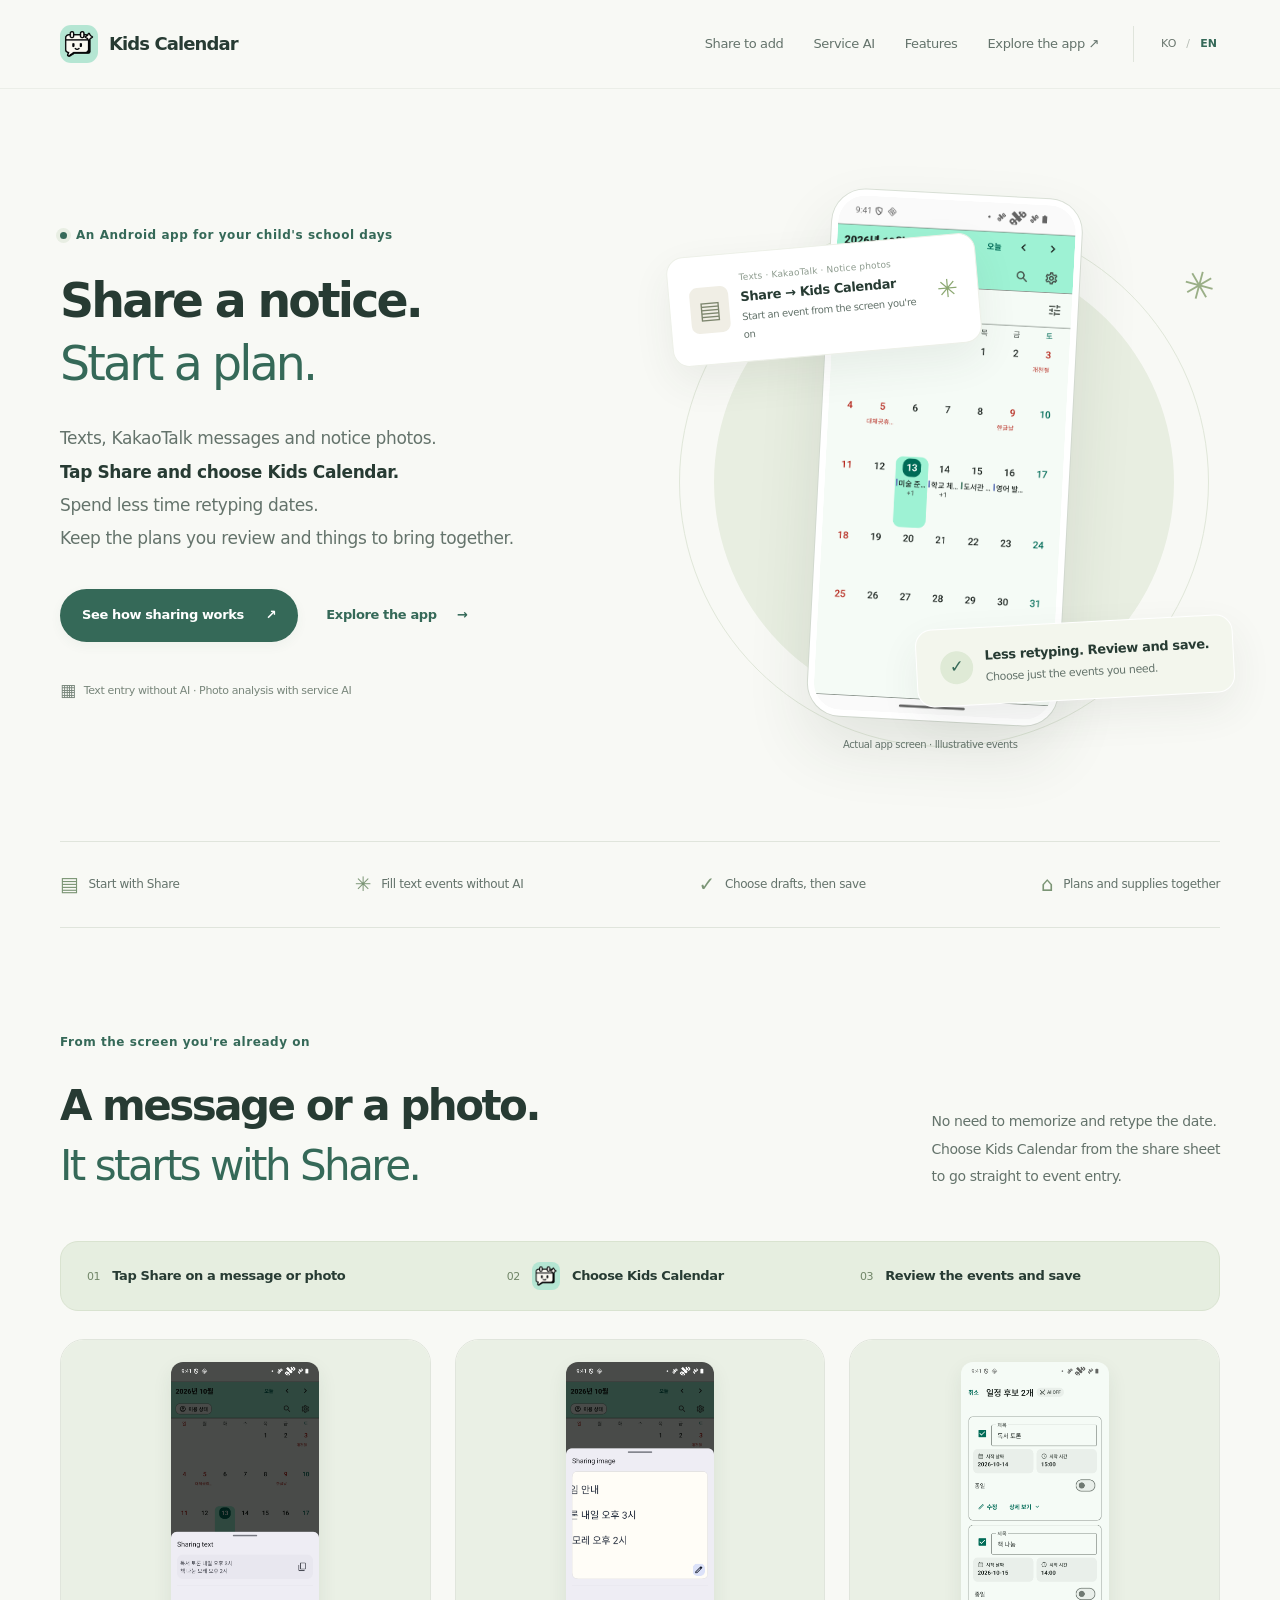
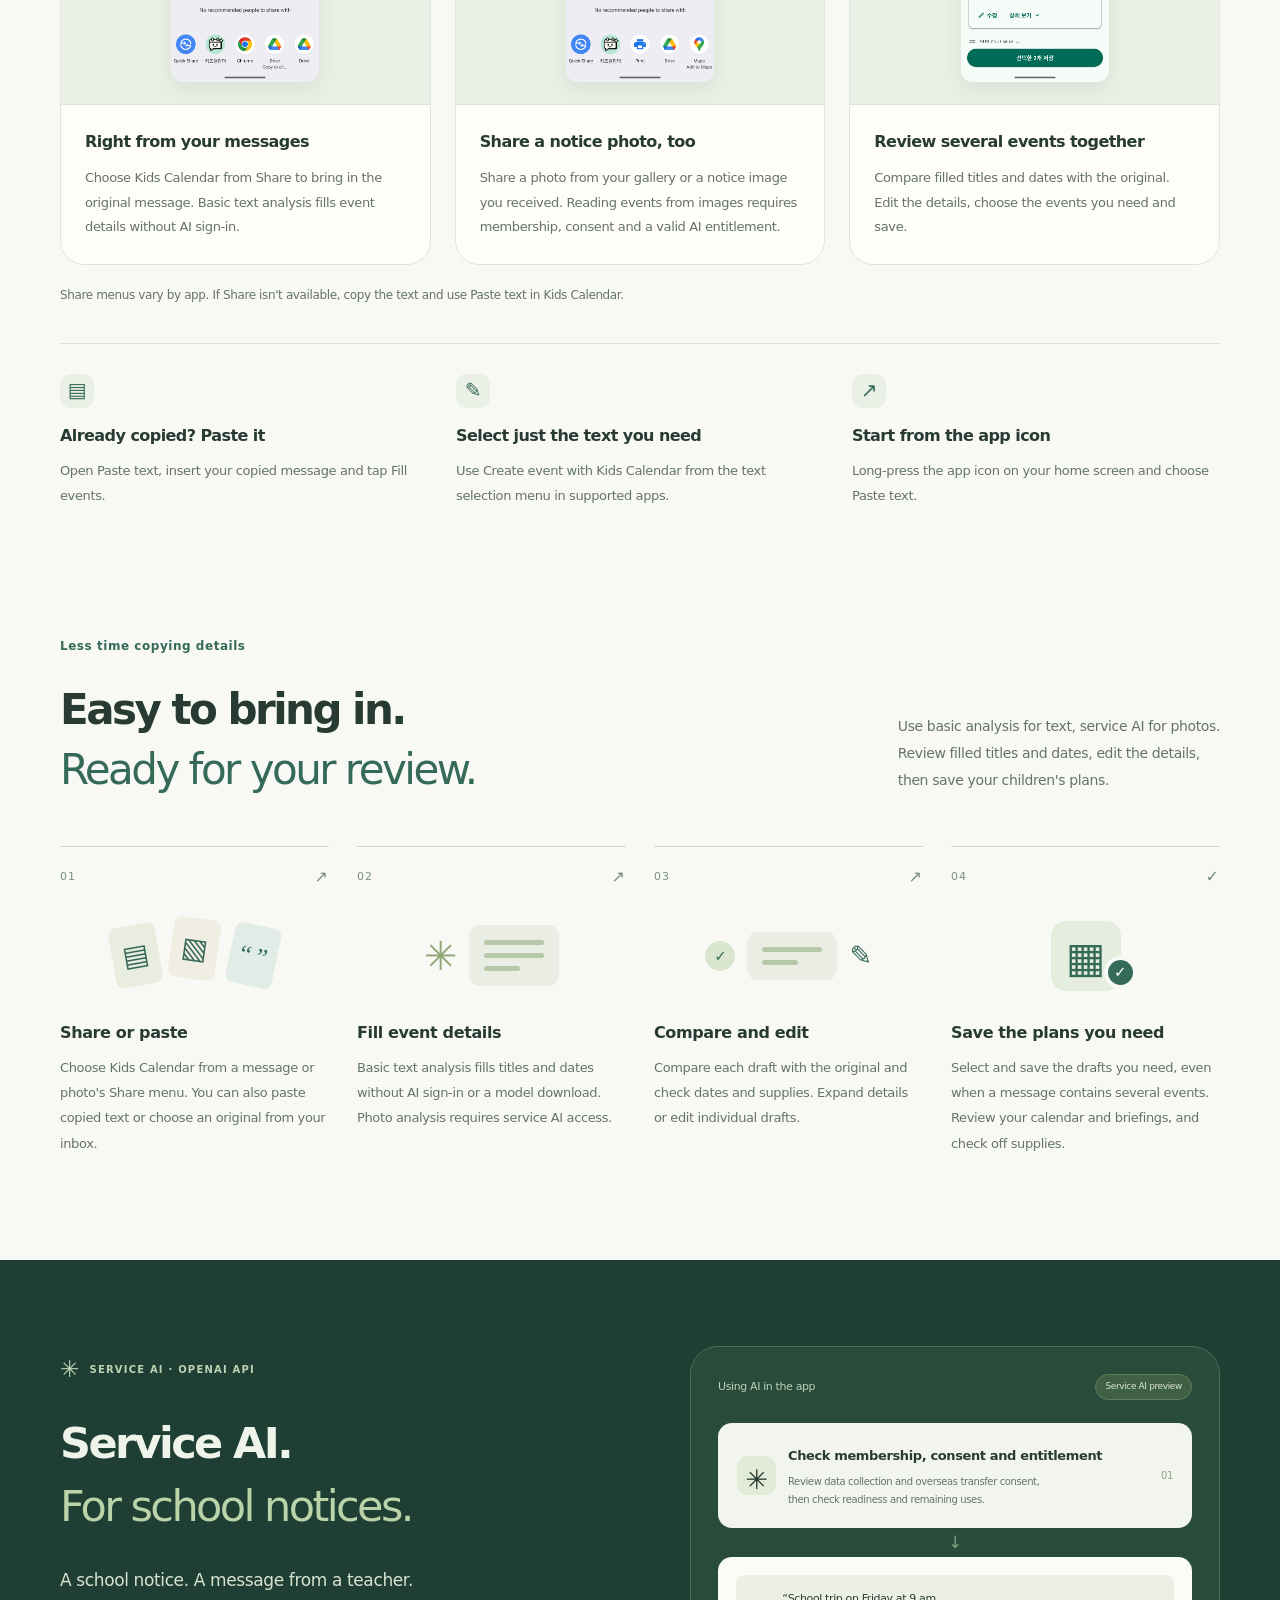
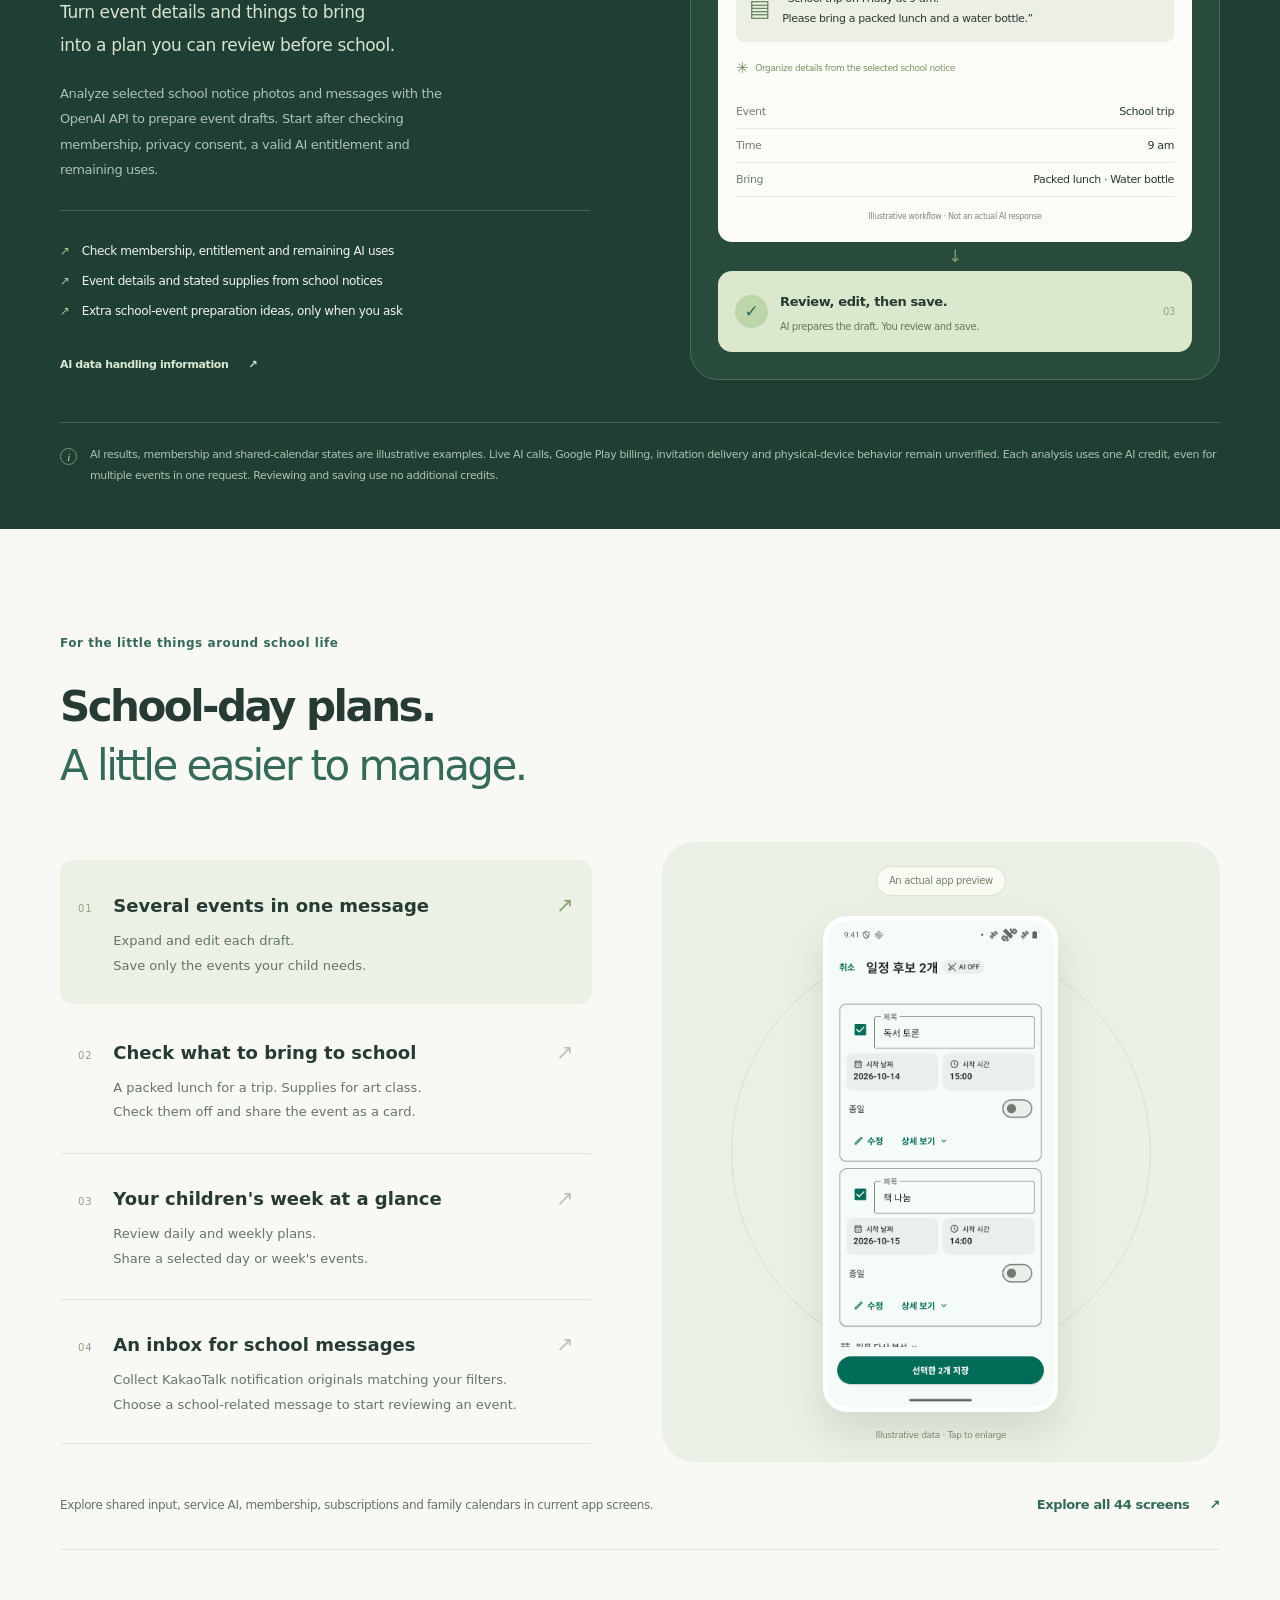
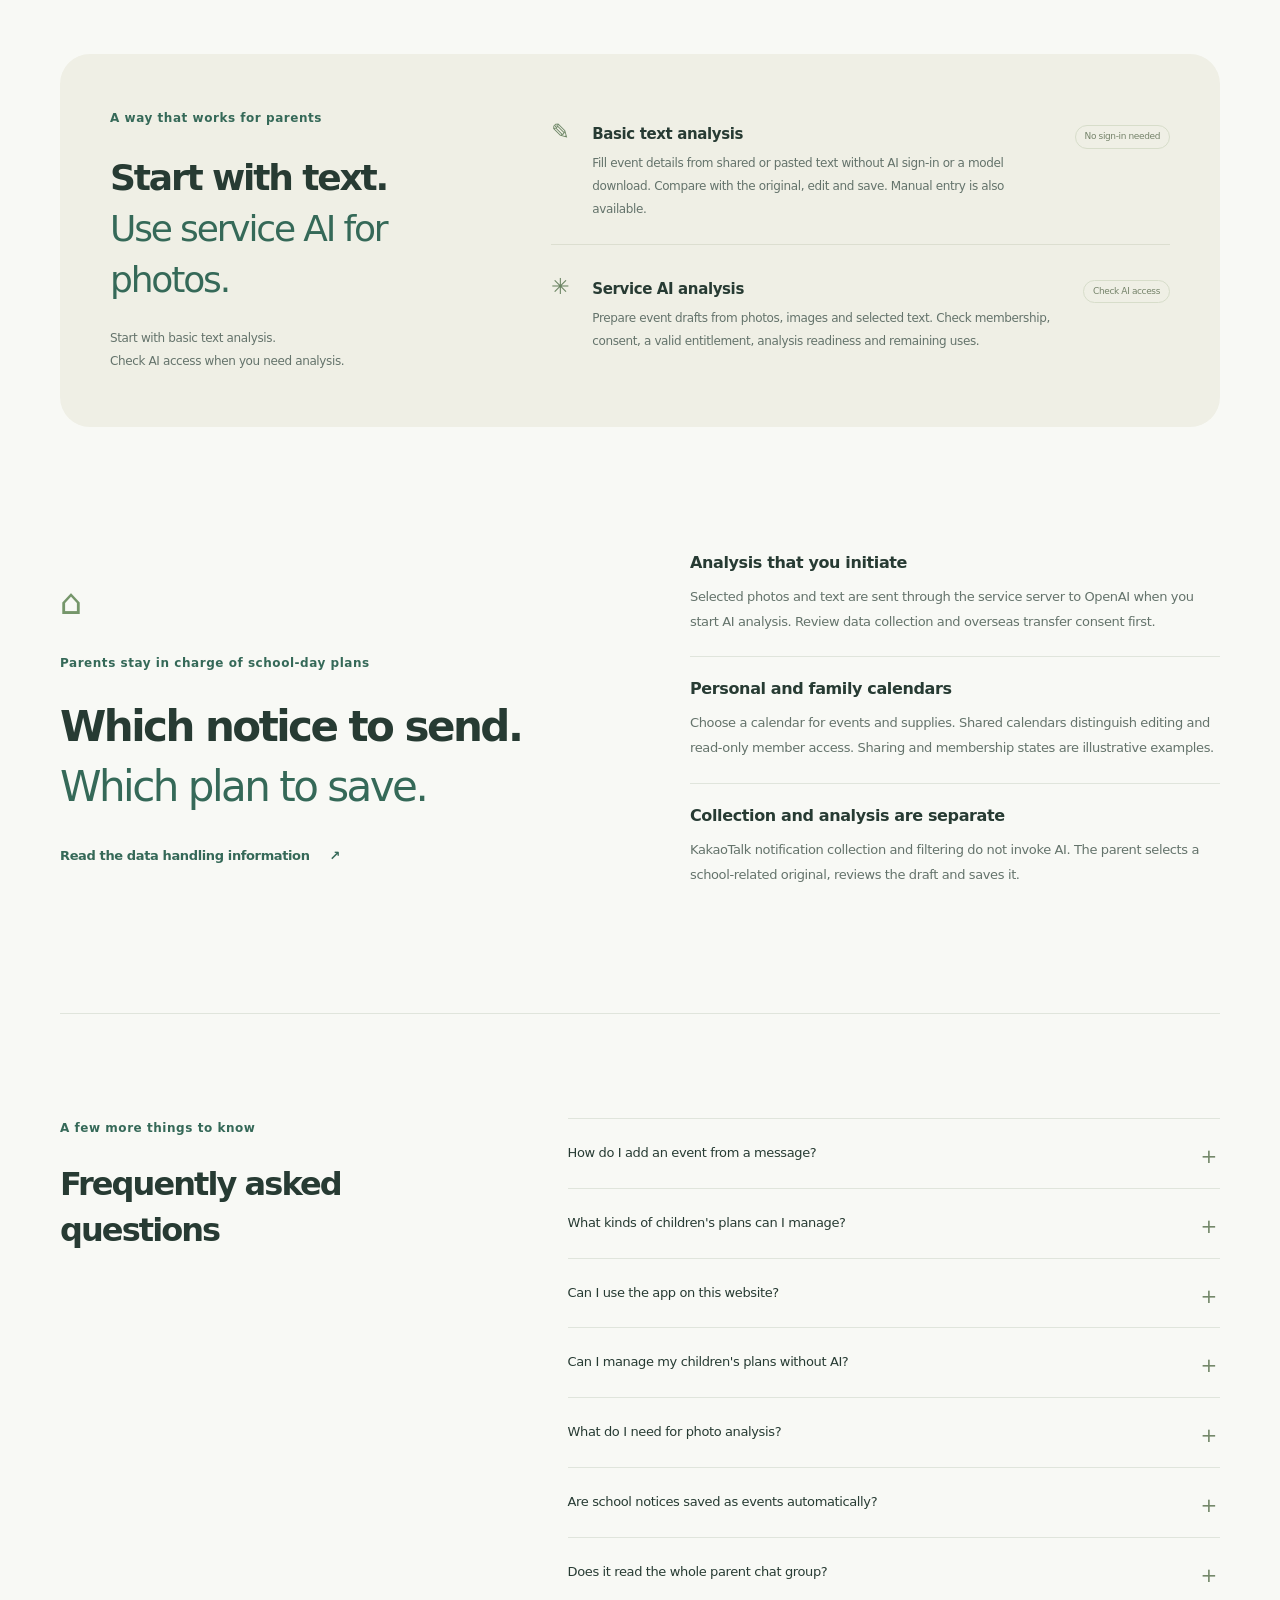
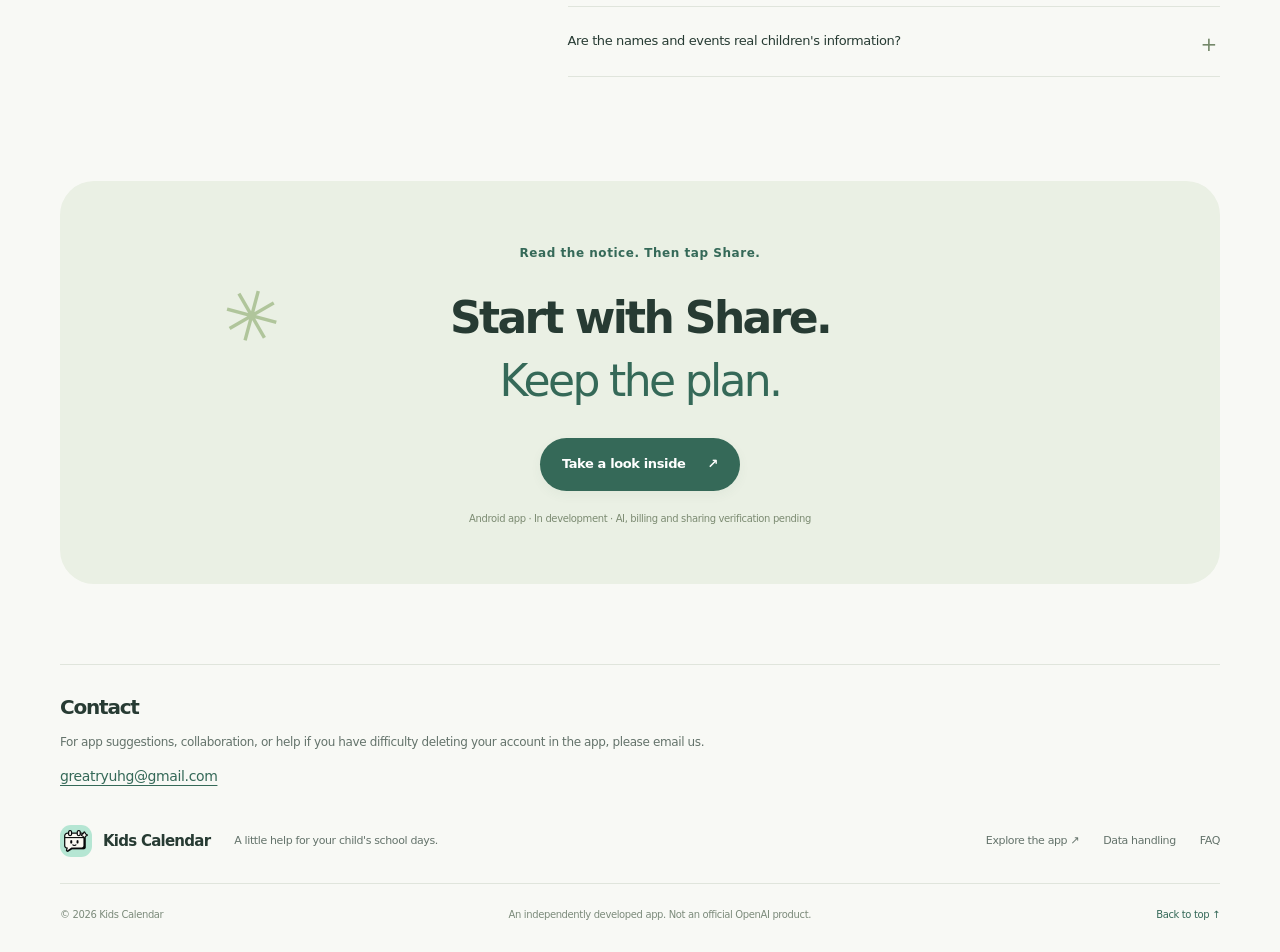
==== index.html @ 665d3657 "사진 슬라이딩 기능 추가" ====
<!doctype html>
<html lang="ko">
<head>
  <meta charset="utf-8">
  <meta name="viewport" content="width=device-width, initial-scale=1">
  <meta name="theme-color" content="#f7f8f3">
  <meta name="description" content="문자·카톡·안내문 사진에서 공유하기 → 키즈캘린더. 내용을 확인하고 아이들 일정으로 저장하세요. 문자는 AI 연결 없이, 사진은 서비스 AI로 분석합니다.">
  <meta property="og:type" content="website">
  <meta property="og:title" content="키즈캘린더 — 받은 알림을, 바로 일정으로">
  <meta property="og:description" content="문자·카톡·안내문 사진에서 공유하기 → 키즈캘린더. 내용을 확인하고 아이들 일정으로 저장하세요. 문자는 AI 연결 없이, 사진은 서비스 AI로 분석합니다.">
  <meta property="og:locale" content="ko_KR">
  <meta property="og:locale:alternate" content="en_US">
  <title>키즈캘린더 — 받은 알림을, 바로 일정으로</title>
  <link rel="icon" href="assets/favicon-32.png?v=20261013-1" type="image/png" sizes="32x32"><link rel="icon" href="assets/favicon-48.png?v=20261013-1" type="image/png" sizes="48x48"><link rel="apple-touch-icon" href="assets/apple-touch-icon.png?v=20261013-1" sizes="180x180">
  <link rel="stylesheet" href="styles.css?v=20261013-2">
  <script src="app.js?v=20261013-2" defer></script>
</head>
<body data-page="home">
  <a class="skip-link" href="#main" data-i18n="skip">본문으로 건너뛰기</a>
  <header class="site-header">
    <div class="header-inner container">
      <a class="brand" href="index.html" aria-label="키즈캘린더 홈" data-i18n-aria="homeLabel">
        <img src="assets/app-icon.png" width="38" height="38" alt="">
        <span data-i18n="brand">키즈캘린더</span>
      </a>
      <nav id="main-nav" class="main-nav" aria-label="주 메뉴" data-i18n-aria="navLabel">
        <a href="#share" data-i18n="navShare">공유로 일정 등록</a>
        <a href="#chatgpt" data-i18n="navAi">서비스 AI</a>
        <a href="#features" data-i18n="navFeatures">주요 기능</a>
        <a href="guide.html" data-i18n="navGuide">화면 둘러보기 <span aria-hidden="true">↗</span></a>
      </nav>
      <div class="header-actions">
        <div class="language-switch" role="group" aria-label="언어 선택 / Language">
          <button type="button" data-language="ko" aria-pressed="true" lang="ko">KO</button>
          <span aria-hidden="true">/</span>
          <button type="button" data-language="en" aria-pressed="false" lang="en">EN</button>
        </div>
        <button class="menu-toggle" type="button" aria-controls="main-nav" aria-expanded="false" aria-label="메뉴 열기" data-i18n-aria="menuLabel"><span></span><span></span></button>
      </div>
    </div>
  </header>

  <main id="main">
    <section class="hero container">
      <div class="hero-copy">
        <p class="eyebrow"><span class="status-dot"></span><span data-i18n="heroEyebrow">아이들 학교 일정을 챙기는 Android 앱</span></p>
        <h1 data-i18n="heroTitle">받은 알림을,<br><em>바로 일정으로.</em></h1>
        <p class="hero-description" data-i18n="heroDescription">문자도, 카톡도, 안내문 사진도.<br><strong>공유하기에서 키즈캘린더를 선택하세요.</strong><br>날짜를 다시 옮겨 적는 수고는 줄이고,<br>확인한 일정과 준비물은 한곳에 담아요.</p>
        <div class="hero-buttons">
          <a class="button button-primary" href="#share"><span data-i18n="heroPrimary">공유로 등록하는 방법</span><span aria-hidden="true">↗</span></a>
          <a class="text-link" href="guide.html"><span data-i18n="heroSecondary">실제 앱 화면 보기</span><span aria-hidden="true">→</span></a>
        </div>
        <div class="hero-footnote"><span class="small-calendar" aria-hidden="true">▦</span><span data-i18n="heroNote">문자 등록은 AI 연결 없이 · 사진 분석은 서비스 AI로</span></div>
      </div>
      <div class="hero-visual">
        <div class="hero-orbit" aria-hidden="true"></div>
        <div class="hero-orbit orbit-two" aria-hidden="true"></div>
        <div class="floating-note source-note">
          <span class="note-icon" aria-hidden="true">▤</span>
          <div><span class="micro-label" data-i18n="sourceLabel">문자 · 카톡 · 안내문 사진</span><strong data-i18n="sourceTitle">공유하기 → 키즈캘린더</strong><span data-i18n="sourceDetail">보던 화면에서 바로 일정 등록 시작</span></div>
          <span class="note-spark" aria-hidden="true">✳</span>
        </div>
        <figure class="hero-phone">
          <div class="phone-shell"><img src="assets/images/01-calendar.png" width="1170" height="2532" fetchpriority="high" alt="키즈캘린더의 최신 월간 캘린더, 설명용 예시 일정 화면" data-i18n-alt="heroImage"></div>
          <figcaption data-i18n="heroCaption">실제 앱 화면 · 설명용 예시 일정</figcaption>
        </figure>
        <div class="floating-note saved-note"><span class="round-check" aria-hidden="true">✓</span><div><strong data-i18n="savedTitle">다시 적는 대신, 확인하고 저장.</strong><span data-i18n="savedDetail">여러 일정도 필요한 것만 골라요.</span></div></div>
        <span class="visual-star" aria-hidden="true">✳</span>
      </div>
    </section>

    <div class="principles container" aria-label="앱의 핵심 특징" data-i18n-aria="principlesLabel">
      <p><span aria-hidden="true">▤</span><span data-i18n="principle1">공유에서 바로 일정 등록</span></p>
      <p><span aria-hidden="true">✳</span><span data-i18n="principle2">AI 없이 문자 일정 채우기</span></p>
      <p><span aria-hidden="true">✓</span><span data-i18n="principle3">여러 일정도 골라서 저장</span></p>
      <p><span aria-hidden="true">⌂</span><span data-i18n="principle4">일정과 준비물을 한곳에</span></p>
    </div>


    <section id="share" class="section container share-section">
      <div class="section-heading heading-split">
        <div><p class="eyebrow" data-i18n="shareEyebrow">보던 화면에서 바로, 키즈캘린더로</p><h2 data-i18n="shareTitle">메시지든 사진이든,<br><em>시작은 공유하기.</em></h2></div>
        <p data-i18n="shareDescription">날짜를 외워서 옮겨 적지 않아도 돼요.<br>공유 목록에서 키즈캘린더를 고르면<br>일정 등록으로 바로 이어집니다.</p>
      </div>
      <ol class="share-route">
        <li><span>01</span><strong data-i18n="shareStep1">문자·카톡·사진에서 공유하기</strong></li>
        <li><span>02</span><img src="assets/app-icon.png" width="28" height="28" alt=""><strong data-i18n="shareStep2">키즈캘린더 선택</strong></li>
        <li><span>03</span><strong data-i18n="shareStep3">일정 확인 후 저장</strong></li>
      </ol>
      <div class="share-grid">

        <article class="share-card">
          <button type="button" class="screenshot-button share-screen" data-image="assets/images/33-share-text.png" data-image-title="문자·카톡을 읽던 그 자리에서" data-image-key="shareTextTitle" aria-label="미리보기 화면 크게 보기" data-i18n-aria="enlargeImage"><img src="assets/images/33-share-text.png" width="1170" height="2532" loading="lazy" alt="Android 문자 공유 목록에 키즈캘린더가 표시된 실제 화면" data-i18n-alt="shareTextAlt"></button>
          <div class="share-card-copy"><h3 data-i18n="shareTextTitle">문자·카톡을 읽던 그 자리에서</h3><p data-i18n="shareTextBody">공유하기에서 키즈캘린더를 선택하면 원문을 가져와요. 문자 속 일정은 AI 연결 없이 기본 분석으로 채울 수 있어요.</p></div>
        </article>

        <article class="share-card">
          <button type="button" class="screenshot-button share-screen" data-image="assets/images/34-share-image.png" data-image-title="안내문 사진도 공유로 간편하게" data-image-key="shareImageTitle" aria-label="미리보기 화면 크게 보기" data-i18n-aria="enlargeImage"><img src="assets/images/34-share-image.png" width="1170" height="2532" loading="lazy" alt="Android 이미지 공유 목록에 키즈캘린더가 표시된 실제 화면" data-i18n-alt="shareImageAlt"></button>
          <div class="share-card-copy"><h3 data-i18n="shareImageTitle">안내문 사진도 공유로 간편하게</h3><p data-i18n="shareImageBody">갤러리의 사진이나 전달받은 안내문 이미지도 공유해서 가져오세요. 사진 속 일정 분석에는 회원·동의·유효한 AI 이용권이 필요해요.</p></div>
        </article>

        <article class="share-card">
          <button type="button" class="screenshot-button share-screen" data-image="assets/images/35-shared-text-review.png" data-image-title="여러 일정도 한 번에 확인" data-image-key="shareReviewTitle" aria-label="미리보기 화면 크게 보기" data-i18n-aria="enlargeImage"><img src="assets/images/35-shared-text-review.png" width="1170" height="2532" loading="lazy" alt="공유한 문자에서 독서 토론과 책 나눔 일정 후보를 확인하는 화면" data-i18n-alt="shareReviewAlt"></button>
          <div class="share-card-copy"><h3 data-i18n="shareReviewTitle">여러 일정도 한 번에 확인</h3><p data-i18n="shareReviewBody">제목과 날짜가 채워진 후보를 원문과 비교하세요. 필요한 내용을 고치고 원하는 일정만 골라 저장하면 끝.</p></div>
        </article>

      </div>
      <p class="share-note" data-i18n="shareNotice">공유 메뉴는 사용하는 앱에 따라 다를 수 있어요. 공유가 보이지 않으면 복사 후 문자 붙여넣기로 시작하세요.</p>
      <div class="quick-entry-grid">
        <article><span class="quick-icon" aria-hidden="true">▤</span><h3 data-i18n="quickPasteTitle">복사한 문자는 붙여넣기</h3><p data-i18n="quickPasteBody">문자 붙여넣기를 열어 복사한 글을 넣고 일정 채우기를 누르세요.</p></article>
        <article><span class="quick-icon" aria-hidden="true">✎</span><h3 data-i18n="quickSelectTitle">필요한 글만 선택해 등록</h3><p data-i18n="quickSelectBody">텍스트 선택 메뉴의 ‘키즈캘린더로 일정 만들기’로도 시작해요. 지원 앱에서 사용할 수 있어요.</p></article>
        <article><span class="quick-icon" aria-hidden="true">↗</span><h3 data-i18n="quickShortcutTitle">앱 아이콘에서 바로 시작</h3><p data-i18n="quickShortcutBody">홈 화면에서 앱 아이콘을 길게 누르고 ‘문자 붙여넣기’를 선택하세요.</p></article>
      </div>
    </section>

    <section id="workflow" class="section container">
      <div class="section-heading heading-split">
        <div><p class="eyebrow" data-i18n="workflowEyebrow">다시 입력하는 시간을 줄여요</p><h2 data-i18n="workflowTitle">가져오는 건 간편하게,<br><em>저장 전 확인은 꼼꼼하게.</em></h2></div>
        <p data-i18n="workflowDescription">문자는 기본 분석으로, 사진은 서비스 AI로.<br>제목과 날짜를 채운 뒤 필요한 내용을 고치고,<br>저장하면 아이들 일정이 됩니다.</p>
      </div>
      <div class="workflow-grid">
        <article class="workflow-step"><span class="step-index">01 <span aria-hidden="true">↗</span></span><div class="step-illustration input-illustration" aria-hidden="true"><span>▤</span><span>▧</span><span>“ ”</span></div><h3 data-i18n="step1Title">공유하거나 붙여넣기</h3><p data-i18n="step1Body">문자·카톡·사진의 공유하기에서 키즈캘린더를 선택하세요. 복사한 문자를 붙여넣거나 수집함의 원문을 고를 수도 있어요.</p></article>
        <article class="workflow-step"><span class="step-index">02 <span aria-hidden="true">↗</span></span><div class="step-illustration draft-illustration" aria-hidden="true"><span>✳</span><div><i></i><i></i><i></i></div></div><h3 data-i18n="step2Title">일정 항목 채우기</h3><p data-i18n="step2Body">문자 속 제목과 날짜를 기본 분석으로 채워요. AI 연결이나 모델 설치가 필요 없어요. 사진 분석에는 서비스 AI 이용 조건이 필요합니다.</p></article>
        <article class="workflow-step"><span class="step-index">03 <span aria-hidden="true">↗</span></span><div class="step-illustration review-illustration" aria-hidden="true"><span>✓</span><div><i></i><i></i></div><span>✎</span></div><h3 data-i18n="step3Title">원문과 비교하고 수정</h3><p data-i18n="step3Body">가져온 원문을 함께 보고 날짜와 준비물을 확인해요. 후보별 상세 보기와 수정으로 필요한 내용만 다듬으세요.</p></article>
        <article class="workflow-step"><span class="step-index">04 <span aria-hidden="true">✓</span></span><div class="step-illustration save-illustration" aria-hidden="true"><span>▦</span><span>✓</span></div><h3 data-i18n="step4Title">필요한 일정만 저장</h3><p data-i18n="step4Body">여러 일정도 원하는 후보만 선택해 저장해요. 캘린더와 브리핑에서 확인하고 준비물을 하나씩 체크하세요.</p></article>
      </div>
    </section>

    <section id="chatgpt" class="chatgpt-section">
      <div class="container chatgpt-layout">
        <div class="chatgpt-copy">
          <p class="eyebrow"><span class="gpt-symbol" aria-hidden="true">✳</span> SERVICE AI · OPENAI API</p>
          <h2 data-i18n="gptTitle">서비스 AI가,<br><em>학교 안내를 읽어요.</em></h2>
          <p class="gpt-lead" data-i18n="gptLead">가정통신문 한 장, 선생님 메시지 한 줄.<br>행사 날짜와 준비물을 정리해<br>아이의 학교 가는 날을 함께 준비합니다.</p>
          <p class="gpt-description" data-i18n="gptDescription">직접 선택한 학교 안내문 사진과 메시지를 OpenAI API로 분석해 일정 초안을 채워요. 회원 로그인, 개인정보 처리 동의, 유효한 AI 이용권과 남은 횟수를 확인한 뒤 시작합니다.</p>
          <div class="gpt-benefits">
            <p><span aria-hidden="true">↗</span><span data-i18n="gptBenefit1">회원·이용권과 오늘 남은 AI 횟수 확인</span></p>
            <p><span aria-hidden="true">↗</span><span data-i18n="gptBenefit2">학교 안내 속 행사 일정과 원문 준비물 정리</span></p>
            <p><span aria-hidden="true">↗</span><span data-i18n="gptBenefit3">필요할 때만 요청하는 학교 행사 준비물 추천</span></p>
          </div>
          <a class="text-link light-link" href="data.html" target="_blank" rel="noopener noreferrer"><span data-i18n="gptDocs">AI 데이터 처리 안내</span><span aria-hidden="true">↗</span></a>
        </div>
        <div class="gpt-flow">
          <div class="gpt-flow-top"><span class="flow-overline" data-i18n="gptFlowLabel">앱에서 AI를 사용하는 흐름</span><span class="development-badge" data-i18n="gptStatus">서비스 AI 예시</span></div>
          <div class="connection-card"><span class="connection-mark" aria-hidden="true">✳</span><div><strong data-i18n="gptConnectionTitle">회원·동의·이용권 확인</strong><p data-i18n="gptConnectionBody">개인정보 수집·이용과 국외 이전에 동의하고,<br>분석 준비 상태와 남은 횟수를 확인합니다.</p></div><span class="flow-number">01</span></div>
          <div class="flow-connector" aria-hidden="true">↓</div>
          <div class="analysis-card"><div class="analysis-source"><span aria-hidden="true">▤</span><span data-i18n="gptExample">“금요일 오전 9시, 현장체험학습.<br>도시락과 물병을 챙겨 주세요.”</span></div><div class="analysis-divider"><span aria-hidden="true">✳</span><span data-i18n="gptAnalysis">선택한 학교 안내에서 항목 정리</span></div><div class="draft-fields"><p><span data-i18n="fieldTitle">일정</span><strong data-i18n="fieldTitleValue">현장체험학습</strong></p><p><span data-i18n="fieldTime">시각</span><strong data-i18n="fieldTimeValue">오전 9시</strong></p><p><span data-i18n="fieldSupplies">준비물</span><strong data-i18n="fieldSuppliesValue">도시락 · 물병</strong></p></div><span class="illustrative-label" data-i18n="gptExampleLabel">연동 흐름 설명용 예시 · 실제 AI 응답 아님</span></div>
          <div class="flow-connector" aria-hidden="true">↓</div>
          <div class="review-card"><span class="round-check" aria-hidden="true">✓</span><div><strong data-i18n="gptReviewTitle">확인하고, 수정하고, 저장.</strong><p data-i18n="gptReviewBody">AI는 초안을, 확인과 저장은 보호자가.</p></div><span class="flow-number">03</span></div>
        </div>
      </div>
      <div class="container"><div class="integration-note"><span class="note-circle" aria-hidden="true">i</span><p data-i18n="gptNotice">화면의 AI 결과와 회원·공유 캘린더 상태는 설명용 예시입니다. 실제 AI 호출, Google Play 결제, 초대 발송과 실기기 동작은 미검증입니다. AI는 분석 1건당 1회를 사용하며, 여러 일정도 한 번의 분석이면 1회입니다. 확인·저장에는 추가 차감이 없습니다.</p></div></div>
    </section>

    <section id="features" class="section container">
      <div class="section-heading"><p class="eyebrow" data-i18n="featuresEyebrow">학교생활의 작은 준비까지</p><h2 data-i18n="featuresTitle">아이들 학교생활,<br><em>하나씩 챙겨요.</em></h2></div>
      <div class="feature-showcase">
        <div class="feature-tabs" role="tablist" aria-label="앱 기능 둘러보기" data-i18n-aria="featuresTabLabel">
          <button class="feature-tab" id="tab-candidates" type="button" role="tab" aria-selected="true" aria-controls="feature-panel" tabindex="0" data-feature="candidates"><span class="feature-number">01</span><span><strong data-i18n="feature1Title">한 메시지 속 여러 일정도</strong><span data-i18n="feature1Body">후보별 상세 보기와 수정으로 꼼꼼히 확인.<br>우리 아이에게 필요한 일정만 골라 저장해요.</span></span><span class="tab-arrow" aria-hidden="true">↗</span></button>
          <button class="feature-tab" id="tab-checklist" type="button" role="tab" aria-selected="false" aria-controls="feature-panel" tabindex="-1" data-feature="checklist"><span class="feature-number">02</span><span><strong data-i18n="feature2Title">등교 전 준비물 체크</strong><span data-i18n="feature2Body">현장체험학습 도시락, 미술 시간 준비물.<br>체크리스트로 챙기고 일정 카드로 공유하세요.</span></span><span class="tab-arrow" aria-hidden="true">↗</span></button>
          <button class="feature-tab" id="tab-briefing" type="button" role="tab" aria-selected="false" aria-controls="feature-panel" tabindex="-1" data-feature="briefing"><span class="feature-number">03</span><span><strong data-i18n="feature3Title">이번 주 아이들 일정을 한눈에</strong><span data-i18n="feature3Body">오늘·이번 주 일정을 살펴보고,<br>선택한 날이나 한 주의 일정을 공유하세요.</span></span><span class="tab-arrow" aria-hidden="true">↗</span></button>
          <button class="feature-tab" id="tab-inbox" type="button" role="tab" aria-selected="false" aria-controls="feature-panel" tabindex="-1" data-feature="inbox"><span class="feature-number">04</span><span><strong data-i18n="feature4Title">카카오톡 학교 메시지 모아보기</strong><span data-i18n="feature4Body">설정한 조건에 맞는 카카오톡 알림을 모아요.<br>학교 관련 원문을 골라 일정 등록을 시작하세요.</span></span><span class="tab-arrow" aria-hidden="true">↗</span></button>
        </div>
        <div id="feature-panel" class="feature-stage" role="tabpanel" aria-labelledby="tab-candidates" tabindex="0">
          <span class="stage-pill" data-i18n="stageLabel">실제 앱 미리보기</span>
          <button class="screenshot-button feature-phone" type="button" data-image="assets/images/35-shared-text-review.png" data-image-title="여러 일정 선택·검토" aria-label="미리보기 화면 크게 보기" data-i18n-aria="enlargeImage"><img id="feature-image" src="assets/images/35-shared-text-review.png" width="1170" height="2532" loading="lazy" alt="공유한 문자에서 채운 여러 일정 후보를 확인하는 앱 화면" data-i18n-alt="featureImage"></button>
          <p class="stage-caption" data-i18n="stageCaption">설명용 예시 데이터 · 눌러서 크게 보기</p>
        </div>
      </div>
      <div class="gallery-link"><p data-i18n="galleryDescription">공유 등록, 서비스 AI, 회원·구독과 가족 공유 캘린더까지. 최신 앱을 실제 화면으로 살펴보세요.</p><a class="text-link" href="guide.html"><span data-i18n="galleryLink">44개 화면 둘러보기</span><span aria-hidden="true">↗</span></a></div>
    </section>

    <section id="ai-options" class="choice-section container">
      <div class="choice-intro"><p class="eyebrow" data-i18n="choiceEyebrow">보호자에게 편한 방식으로</p><h2 data-i18n="choiceTitle">문자로 시작하고,<br><em>사진은 서비스 AI로.</em></h2><p data-i18n="choiceBody">기본 텍스트 분석으로 먼저 시작하세요.<br>필요할 때 AI 이용 조건을 확인하고 분석해요.</p></div>
      <div class="choice-options">
        <article><span class="option-mark" aria-hidden="true">✎</span><div><h3 data-i18n="choiceManualTitle">기본 텍스트 분석</h3><p data-i18n="choiceManualBody">공유하거나 붙여넣은 문자에서 일정 항목을 채워요. AI 연결이나 모델 다운로드 없이 시작하고, 원문과 비교해 수정한 뒤 저장하세요. 직접 입력도 가능해요.</p></div><span class="option-tag" data-i18n="choiceManualTag">연결 없이 시작</span></article>
        <article><span class="option-mark" aria-hidden="true">✳</span><div><h3 data-i18n="choiceGptTitle">서비스 AI 분석</h3><p data-i18n="choiceGptBody">사진·이미지와 선택한 문자를 분석해 일정 초안을 채워요. 회원·동의·유효한 이용권, 분석 준비 상태와 남은 횟수를 확인해야 합니다.</p></div><span class="option-tag" data-i18n="choiceGptTag">이용 조건 확인</span></article>
      </div>
    </section>

    <section id="data" class="section container data-section">
      <div class="data-heading"><span class="data-symbol" aria-hidden="true">⌂</span><p class="eyebrow" data-i18n="dataEyebrow">아이들 일정도 보호자가 선택해요</p><h2 data-i18n="dataTitle">어떤 안내를 보내고,<br><em>어떤 일정을 담을지.</em></h2><a class="text-link" href="data.html"><span data-i18n="dataLink">데이터 처리 안내 읽기</span><span aria-hidden="true">↗</span></a></div>
      <div class="data-details"><article><h3 data-i18n="data1Title">사용자가 시작하는 분석</h3><p data-i18n="data1Body">AI 분석을 시작할 때 선택한 사진과 원문이 서비스 서버를 거쳐 OpenAI로 전달됩니다. 개인정보 수집·이용과 국외 이전 동의 안내를 먼저 확인하세요.</p></article><article><h3 data-i18n="data2Title">개인 캘린더와 가족 공유 캘린더</h3><p data-i18n="data2Body">캘린더를 선택해 일정과 준비물을 관리하고, 공유 캘린더에서 멤버의 편집·읽기 권한을 구분해요. 공유·회원 상태는 예시 화면입니다.</p></article><article><h3 data-i18n="data3Title">수집과 분석은 각각 선택</h3><p data-i18n="data3Body">카카오톡 알림 수집과 필터링 단계에는 AI를 사용하지 않아요. 보호자가 학교 관련 원문을 선택하고 확인한 뒤 저장합니다.</p></article></div>
    </section>

    <section id="faq" class="section container faq-section">
      <div><p class="eyebrow" data-i18n="faqEyebrow">조금 더 궁금한 이야기</p><h2 data-i18n="faqTitle">자주 묻는 질문</h2></div>
      <div class="faq-list">
        <details><summary data-i18n="faqShareQuestion">문자·카톡에서 어떻게 바로 등록하나요?</summary><p data-i18n="faqShareAnswer">메시지나 이미지의 공유하기를 누르고 키즈캘린더를 선택하세요. 가져온 내용으로 채워진 일정을 확인·수정하고 저장하면 됩니다. 공유 메뉴가 없는 앱에서는 글을 복사한 뒤 키즈캘린더의 문자 붙여넣기를 이용하세요. 사진 분석은 회원·동의·유효한 AI 이용권이 필요합니다.</p></details>
        <details><summary data-i18n="faqSchoolQuestion">어떤 아이들 일정에 활용할 수 있나요?</summary><p data-i18n="faqSchoolAnswer">운동회, 현장체험학습, 학부모 상담처럼 날짜와 준비물이 있는 학교 안내를 정리할 때 활용할 수 있습니다. 가정통신문 사진이나 선생님·학부모 메시지를 직접 가져와 필요한 일정을 확인하고 저장하세요. 안내문마다 내용이 다르므로 날짜·시간·준비물은 보호자가 다시 확인합니다.</p></details>
        <details><summary data-i18n="faq1Question">이 웹사이트에서 바로 사용할 수 있나요?</summary><p data-i18n="faq1Answer">키즈캘린더는 Android에 설치하는 앱입니다. 이 사이트는 제품과 연동 방식을 소개하는 페이지이며, 웹 로그인·AI 분석·일정 저장 기능을 제공하지 않습니다. 현재 개발 중으로 공개 배포 링크는 아직 제공하지 않습니다.</p></details>
        <details><summary data-i18n="faq2Question">AI 없이도 아이들 일정을 관리할 수 있나요?</summary><p data-i18n="faq2Answer">네. 공유하거나 붙여넣은 문자에서 기본 텍스트 분석으로 일정 항목을 채울 수 있어요. AI 연결이나 모델 다운로드는 필요 없으며 직접 입력도 가능합니다. 사진·이미지 분석은 회원·동의·유효한 AI 이용권이 필요합니다.</p></details>
        <details><summary data-i18n="faq3Question">사진 분석에는 무엇이 필요한가요?</summary><p data-i18n="faq3Answer">회원 로그인, 개인정보 수집·이용과 국외 이전 동의, 유효한 AI 이용권이 필요합니다. 분석 준비 상태와 오늘 남은 횟수를 확인하세요. 분석 1건당 1회가 차감되며 확인·저장에는 추가 차감이 없습니다. 화면 속 횟수와 이용권은 예시이며 실제 결제는 미검증입니다.</p></details>
        <details><summary data-i18n="faq4Question">학교 안내가 바로 일정으로 등록되나요?</summary><p data-i18n="faq4Answer">분석 결과는 수정 가능한 초안입니다. 보호자가 아이에게 필요한 일정인지 확인하고 날짜·시간·장소·준비물을 살펴본 뒤 저장해야 등록됩니다. 여러 후보 중 원하는 일정만 선택할 수 있으며, 모호한 정보는 확인이 필요합니다.</p></details>
        <details><summary data-i18n="faq5Question">학부모 채팅방의 전체 대화를 읽나요?</summary><p data-i18n="faq5Answer">사용자가 허용한 Android 알림 접근으로 설정한 채팅방 또는 발신자 이름 조건에 맞는 새 알림 원문을 모읍니다. 전체 대화 기록을 읽지 않으며, 수집·필터 단계에서는 OpenAI에 원문을 보내거나 AI를 실행하지 않습니다.</p></details>
        <details><summary data-i18n="faq6Question">화면 속 이름과 일정은 실제 아이들 정보인가요?</summary><p data-i18n="faq6Answer">모든 이름·일정·메시지는 합성 예시입니다. 실제 앱 화면을 에뮬레이터에서 캡처했으며, AI 결과와 회원·공유 캘린더 상태에는 설명용 예시를 넣었습니다. 실제 AI 호출·결제·초대 발송·실기기 동작은 미검증입니다.</p></details>
      </div>
    </section>

    <section class="closing-section container"><span class="closing-spark" aria-hidden="true">✳</span><p class="eyebrow" data-i18n="closingEyebrow">알림을 읽었다면, 다음은 공유하기</p><h2 data-i18n="closingTitle">공유로 시작하고,<br><em>일정으로 챙기세요.</em></h2><a class="button button-primary" href="guide.html"><span data-i18n="closingCta">키즈캘린더 둘러보기</span><span aria-hidden="true">↗</span></a><p class="closing-note" data-i18n="closingNote">Android 앱 · 개발 중 · 서비스 AI·결제·공유 기능 검증 준비</p></section>
  </main>

  <section class="contact-section container" aria-labelledby="contact-title"><h2 id="contact-title" data-i18n="contactTitle">문의</h2><p data-i18n="contactBody">앱에 대한 건의, 협업 제안, 또는 앱에서 회원 탈퇴가 어려운 경우 아래 이메일로 연락해 주세요.</p><a href="mailto:greatryuhg@gmail.com">greatryuhg@gmail.com</a></section>
  <footer class="site-footer container"><div class="footer-top"><a class="brand" href="index.html"><img src="assets/app-icon.png" width="32" height="32" alt=""><span data-i18n="brand">키즈캘린더</span></a><p data-i18n="footerTagline">아이들 학교생활을 챙기는 작은 도움.</p><div class="footer-links"><a href="guide.html" data-i18n="navGuide">화면 둘러보기</a><a href="data.html" data-i18n="footerData">데이터 처리 안내</a><a href="#faq" data-i18n="footerFaq">자주 묻는 질문</a></div></div><div class="footer-bottom"><span>© 2026 <span data-i18n="brand">키즈캘린더</span></span><span data-i18n="footerDisclaimer">독립적으로 개발하는 앱이며 OpenAI의 공식 제품이 아닙니다.</span><a href="#main" data-i18n="backTop">맨 위로 ↑</a></div></footer>
  <dialog id="image-dialog" class="image-dialog" aria-labelledby="dialog-title"><div class="dialog-toolbar"><h2 id="dialog-title"></h2><button type="button" class="dialog-close" aria-label="닫기" data-i18n-aria="closeLabel">×</button></div><div class="dialog-image-wrap"><img id="dialog-image" alt=""></div><div class="dialog-navigation"><button type="button" class="dialog-previous" aria-label="이전 사진" data-i18n-aria="previousImage">←</button><span class="dialog-count" role="status" aria-live="polite"></span><button type="button" class="dialog-next" aria-label="다음 사진" data-i18n-aria="nextImage">→</button></div><p class="dialog-hint" data-i18n="swipeHint">좌우로 스와이프하거나 방향키로 넘겨 보세요</p><p class="dialog-caption" data-i18n="dialogCaption">제품 설명 이미지 · 합성 예시 데이터</p></dialog>
  <noscript><div class="noscript-note">Kids Calendar is an Android app that helps parents organize their children's school events. It turns selected school notice photos and messages into editable event drafts. Service AI requires membership, privacy consent and a valid entitlement; live AI calls remain unverified. Every event requires user review and saving. Enable JavaScript to switch languages and enlarge screenshots.</div></noscript>
</body>
</html>
---- styles.css ----
@charset "UTF-8";
:root{--paper:#f8f9f5;--white:#fff;--ink:#273b33;--muted:#64736b;--green:#356958;--green-dark:#203f34;--sage:#eaf0e5;--sage-deep:#dce8d7;--line:#e0e5dc;--cream:#f0eee5;--radius:24px;--font:"Pretendard","Apple SD Gothic Neo","Noto Sans KR","Malgun Gothic",system-ui,sans-serif}
*,*::before,*::after{box-sizing:border-box}html{scroll-behavior:smooth;scroll-padding-top:108px}body{margin:0;background:var(--paper);color:var(--ink);font-family:var(--font);font-size:15px;line-height:1.75;letter-spacing:-.025em;-webkit-font-smoothing:antialiased}body.modal-open{overflow:hidden}button,input,select{font:inherit}button,a{-webkit-tap-highlight-color:transparent}button{color:inherit}a{color:inherit;text-decoration:none}img{max-width:100%;display:block}button{cursor:pointer}h1,h2,h3,p,figure{margin:0}h1,h2,h3{line-height:1.3;font-weight:700}h1,h2{letter-spacing:-.06em}em{font-style:normal;color:var(--green);font-weight:500}button:focus-visible,a:focus-visible,summary:focus-visible,input:focus-visible,[tabindex]:focus-visible{outline:3px solid #8baf65;outline-offset:5px}::selection{background:#dce8d7}.container{width:min(1160px,calc(100% - 96px));margin-inline:auto}.section{padding-block:104px}.eyebrow{display:flex;align-items:center;gap:9px;font-size:12px;font-weight:600;letter-spacing:.045em;color:var(--green);margin-bottom:23px}.status-dot{width:7px;height:7px;border-radius:50%;background:var(--green);box-shadow:0 0 0 4px #e8eee3;flex:none}h2{font-size:42px;line-height:1.42}h3{font-size:18px}.skip-link{position:fixed;left:20px;top:-100px;background:var(--green);color:white;padding:12px 20px;border-radius:10px;z-index:100}.skip-link:focus{top:12px}.site-header{position:sticky;top:0;z-index:30;background:rgba(248,249,245,.96);backdrop-filter:blur(16px);border-bottom:1px solid rgba(224,229,220,.55)}.header-inner{height:88px;display:flex;align-items:center;gap:34px}.brand{display:flex;gap:11px;align-items:center;font-size:18px;font-weight:700;white-space:nowrap;letter-spacing:-.05em}.brand img{flex:none}.main-nav{margin-left:auto;display:flex;align-items:center;gap:30px;font-size:13px;font-weight:500}.main-nav a{color:var(--muted);transition:color .2s}.main-nav a:hover{color:var(--green)}.header-actions{display:flex;align-items:center;gap:16px}.language-switch{display:flex;align-items:center;gap:7px;font-size:11px;letter-spacing:.02em;padding-left:24px;border-left:1px solid var(--line)}.language-switch button{border:0;background:transparent;padding:8px 3px;font-weight:500;color:#6b776f;min-height:36px}.language-switch button[aria-pressed="true"]{color:var(--green);font-weight:800}.language-switch>span{color:#b7beb6}.menu-toggle{display:none;background:none;border:0;width:36px;height:40px}.menu-toggle span{display:block;height:1.5px;background:var(--ink);margin:6px 0;width:20px}.hero{display:grid;grid-template-columns:1.05fr 1fr;align-items:center;min-height:752px;padding-block:45px;gap:30px}.hero h1{font-size:62px;line-height:1.34;white-space:nowrap}.hero-description{font-size:17px;line-height:1.95;color:var(--muted);margin-top:27px}.hero-buttons{display:flex;align-items:center;gap:28px;margin-top:34px}.button{display:inline-flex;align-items:center;justify-content:center;gap:22px;padding:15px 22px;border-radius:100px;font-size:13px;font-weight:600;min-height:52px;transition:background .2s,transform .2s}.button:hover{transform:translateY(-2px)}.button-primary{background:var(--green);color:#fff;box-shadow:0 4px 12px #3569580d}.button-primary:hover{background:#285443}.text-link{display:inline-flex;gap:20px;align-items:center;font-size:13px;font-weight:600;color:var(--green)}.text-link:hover{text-decoration:underline;text-underline-offset:5px}.hero-footnote{display:flex;gap:8px;align-items:center;margin-top:34px;font-size:11px;color:#78867b}.small-calendar{font-size:17px}.hero-visual{position:relative;height:626px;display:flex;align-items:center;justify-content:center;isolation:isolate}.hero-orbit{position:absolute;width:460px;height:460px;border-radius:50%;background:#e8eee1;z-index:-2;top:100px;left:50%;transform:translateX(-50%)}.orbit-two{background:none;border:1px solid #e0e7d9;width:530px;height:530px;top:65px}.hero-phone{width:250px;position:relative;transform:rotate(3deg);margin-top:18px;z-index:2}.phone-shell{background:#fff;border:6px solid #fff;border-radius:33px;overflow:hidden;box-shadow:0 30px 65px #2941311c,0 0 0 1px #dce2d9}.phone-shell img{width:100%;border-radius:27px}.hero-phone figcaption{text-align:center;font-size:10px;color:var(--muted);padding-top:15px;transform:rotate(-3deg)}.floating-note{position:absolute;display:flex;align-items:center;gap:12px;background:#fff;border-radius:17px;padding:17px 20px;box-shadow:0 16px 40px #2f443313;border:1px solid #edf0e8;z-index:3}.floating-note strong,.floating-note span:not(.note-icon):not(.note-spark):not(.round-check){display:block}.source-note{top:93px;left:0;transform:rotate(-5deg);max-width:310px}.source-note strong{font-size:13px;line-height:1.7}.source-note div>span:last-child{font-size:10px;color:var(--muted);line-height:1.8}.note-icon{display:grid;place-items:center;background:var(--cream);width:39px;height:46px;border-radius:8px;font-size:24px;color:#7d866e;flex:none}.micro-label{font-size:9px!important;color:#8d9b8e!important;letter-spacing:.02em}.note-spark{color:#8ba771;font-size:25px;margin-left:4px}.saved-note{right:-14px;bottom:78px;transform:rotate(-3deg);background:#f3f6ed;border-color:#fff;padding:17px 23px}.saved-note strong{font-size:13px;line-height:1.75}.saved-note div>span{font-size:11px;color:var(--muted)}.round-check{display:grid;place-items:center;background:#dfead6;color:var(--green);width:33px;height:33px;border-radius:50%;flex:none;font-size:17px}.visual-star{position:absolute;right:6px;top:101px;font-size:38px;font-weight:300;color:#9aaf87;transform:rotate(15deg)}.principles{display:flex;justify-content:space-between;border-block:1px solid var(--line);padding-block:25px;gap:20px}.principles p{display:flex;align-items:center;gap:10px;font-size:12px;color:var(--muted)}.principles p>span:first-child{font-size:20px;color:#7b9575}.section-heading{margin-bottom:46px}.heading-split{display:flex;align-items:flex-end;justify-content:space-between;gap:48px}.heading-split>p{font-size:14px;color:var(--muted);max-width:365px;padding-bottom:5px;line-height:1.95}.workflow-grid{display:grid;grid-template-columns:repeat(4,1fr);gap:28px}.workflow-step{border-top:1px solid #cfd9c9;padding-top:16px}.step-index{display:flex;justify-content:space-between;align-items:center;font-size:11px;color:#7c8f7d;letter-spacing:.1em}.step-index>span{font-size:16px}.step-illustration{height:106px;display:flex;align-items:center;justify-content:center;gap:12px;position:relative;margin-top:12px;color:var(--green)}.input-illustration>span{display:grid;place-items:center;width:47px;height:61px;background:#e8eddf;border-radius:8px;font-size:28px;transform:rotate(-10deg)}.input-illustration>span:nth-child(2){background:#f0ede2;transform:translateY(-7px) rotate(8deg)}.input-illustration>span:nth-child(3){background:#e2ece6;transform:rotate(12deg);font-family:Georgia,serif;font-size:25px}.draft-illustration>span{font-size:40px;color:#91a677}.draft-illustration>div,.review-illustration>div{width:90px;padding:15px;background:#e9ede3;border-radius:11px}.step-illustration i{display:block;height:5px;margin-bottom:8px;background:#b7c8a9;border-radius:4px}.step-illustration i:last-child{width:60%;margin-bottom:0}.review-illustration>span:first-child{width:30px;height:30px;line-height:30px;text-align:center;border-radius:50%;background:#d9e6cd}.review-illustration>span:last-child{font-size:27px}.save-illustration>span:first-child{display:grid;place-items:center;width:70px;height:70px;background:#e4edde;border-radius:15px;font-size:42px}.save-illustration>span:last-child{position:absolute;left:calc(50% + 18px);bottom:20px;background:var(--green);color:#fff;border:4px solid var(--paper);border-radius:50%;width:33px;height:33px;text-align:center;line-height:25px}.workflow-step h3{font-size:16px;margin:14px 0 11px}.workflow-step>p{color:var(--muted);font-size:12px;line-height:1.95}.chatgpt-section{background:var(--green-dark);color:#eff4eb;padding-block:86px 42px;position:relative;overflow:hidden}.chatgpt-layout{display:grid;grid-template-columns:1fr 1fr;gap:100px;align-items:center}.chatgpt-copy .eyebrow{color:#bdd2b2;letter-spacing:.12em;font-size:10px}.gpt-symbol{font-size:23px}.chatgpt-copy h2{font-size:43px;line-height:1.45}.chatgpt-copy em{color:#bad3a8}.gpt-lead{font-size:17px;line-height:1.9;color:#d7e3cf;margin:27px 0 20px}.gpt-description{color:#afc1b4;font-size:12px;line-height:1.95;max-width:385px}.gpt-benefits{margin:28px 0 28px;border-top:1px solid #486354;padding-top:21px}.gpt-benefits p{display:flex;gap:12px;align-items:baseline;margin:9px 0;font-size:12px}.gpt-benefits p>span:first-child{color:#a8c697}.light-link{color:#dae8d3;font-size:11px}.gpt-flow{padding:27px;border:1px solid #526b57;border-radius:28px;background:#294b3b}.gpt-flow-top{display:flex;justify-content:space-between;align-items:center;margin-bottom:23px;gap:12px}.flow-overline{font-size:11px;color:#bdd2b8}.development-badge{font-size:9px;color:#d7e4c8;background:#3f6044;border:1px solid #5f7d58;border-radius:30px;padding:4px 9px;white-space:nowrap}.connection-card{display:flex;align-items:center;gap:12px;background:#f2f5ed;border-radius:14px;padding:19px;color:var(--ink)}.connection-mark{display:grid;place-items:center;width:39px;height:39px;background:#e1ebd8;border-radius:11px;font-size:27px;flex:none}.connection-card strong,.review-card strong{font-size:13px}.connection-card p{font-size:10px;color:var(--muted);line-height:1.8;margin-top:5px}.flow-number{font-size:10px;color:#91a386;margin-left:auto}.flow-connector{color:#809d7c;text-align:center;font-size:17px;height:29px;line-height:29px}.analysis-card{background:#fbfcf7;color:var(--ink);border-radius:14px;padding:18px}.analysis-source{display:flex;align-items:center;gap:12px;font-size:11px;padding:13px;background:#ecefe4;border-radius:8px;line-height:1.8}.analysis-source>span:first-child{font-size:23px;color:#6a8661}.analysis-divider{display:flex;align-items:center;gap:7px;color:#789365;font-size:9px;margin-block:13px}.analysis-divider>span:first-child{font-size:15px}.draft-fields p{display:flex;justify-content:space-between;gap:15px;font-size:11px;padding-block:7px;border-bottom:1px solid #e5eadf}.draft-fields p>span{color:#71826e}.draft-fields strong{font-size:11px;font-weight:500}.illustrative-label{display:block;font-size:8px;color:#7f8c77;margin-top:13px;text-align:center}.review-card{display:flex;gap:12px;align-items:center;padding:17px;background:#dce8ce;border-radius:14px;color:var(--ink)}.review-card .round-check{background:#bcd5a9}.review-card p{font-size:10px;color:#647859;margin-top:3px}.integration-note{display:flex;align-items:flex-start;gap:13px;margin-top:42px;border-top:1px solid #486354;padding-top:22px;color:#aec0ae;font-size:10px;line-height:1.9}.note-circle{font-family:Georgia,serif;font-style:italic;border:1px solid #79926f;border-radius:50%;width:17px;height:17px;line-height:17px;text-align:center;flex:none;margin-top:3px;color:#c3d5b9}.feature-showcase{display:grid;grid-template-columns:1fr 1.05fr;gap:70px;align-items:center}.feature-tabs{display:flex;flex-direction:column;gap:3px}.feature-tab{display:flex;align-items:baseline;text-align:left;gap:21px;border:0;border-top:1px solid var(--line);background:none;padding:26px 18px 25px;transition:background .2s,border-color .2s;border-radius:4px}.feature-tab:last-child{border-bottom:1px solid var(--line)}.feature-tab[aria-selected="true"]{background:#ecf1e6;border-radius:13px;border-color:transparent}.feature-tab[aria-selected="true"]+.feature-tab{border-color:transparent}.feature-number{font-size:10px;color:#91a084;flex:none;letter-spacing:.08em}.feature-tab strong{display:block;font-size:18px;font-weight:600;line-height:1.5}.feature-tab>span:nth-child(2)>span{display:block;margin-top:10px;font-size:12px;color:var(--muted);line-height:1.9}.tab-arrow{margin-left:auto;font-size:21px;font-weight:300;color:#87a273}.feature-tab[aria-selected="false"] .tab-arrow{color:#b9c3b4}.feature-stage{height:620px;background:#eaf0e5;border-radius:32px;display:flex;align-items:center;flex-direction:column;padding-top:24px;position:relative;overflow:hidden}.feature-stage::before{content:"";position:absolute;width:420px;height:420px;border:1px solid #d5e0cd;border-radius:50%;top:100px;pointer-events:none}.stage-pill{font-size:10px;background:#f8faf3;border:1px solid #d9e3d0;padding:5px 12px;border-radius:30px;color:#738368;margin-bottom:20px}.screenshot-button{border:0;padding:0;background:#fff;overflow:hidden;display:block;transition:transform .2s}.screenshot-button:hover{transform:translateY(-3px)}.feature-phone{width:235px;border:5px solid #fff;border-radius:24px;box-shadow:0 20px 38px #3b523923;z-index:1;flex:none}.feature-phone img{width:100%;border-radius:19px}.stage-caption{font-size:9px;color:#7b8c71;margin-top:16px;z-index:1}.gallery-link{display:flex;align-items:center;justify-content:space-between;gap:30px;border-bottom:1px solid var(--line);padding-block:32px}.gallery-link>p{font-size:12px;color:var(--muted)}.choice-section{padding:54px 50px;background:#efefe5;border-radius:30px;display:grid;grid-template-columns:.9fr 1.5fr;gap:70px;margin-top:0}.choice-intro h2{font-size:36px}.choice-intro>p:last-child{color:var(--muted);font-size:12px;line-height:1.9;margin-top:22px}.choice-options article{display:flex;align-items:baseline;gap:16px;padding-block:23px;border-bottom:1px solid #dcded0}.choice-options article:first-child{padding-top:5px}.choice-options article:last-child{border-bottom:0;padding-bottom:5px}.choice-options h3{font-size:15px;font-weight:600}.choice-options p{font-size:11px;color:var(--muted);margin-top:8px;line-height:1.9}.option-mark{font-size:22px;color:#6b8463;min-width:25px}.option-tag{font-size:9px;color:#75836a;border:1px solid #d7ddca;white-space:nowrap;border-radius:30px;padding:3px 9px;margin-left:auto;flex:none}.data-section{display:grid;grid-template-columns:1fr 1fr;gap:100px;align-items:center;border-bottom:1px solid var(--line)}.data-symbol{display:block;font-size:35px;color:#75966a;margin-bottom:20px}.data-heading .text-link{margin-top:28px}.data-details article{padding-block:22px;border-bottom:1px solid var(--line)}.data-details article:last-child{border-bottom:0}.data-details h3{font-size:16px;font-weight:600}.data-details p{font-size:12px;color:var(--muted);line-height:1.95;margin-top:10px}.faq-section{display:grid;grid-template-columns:.8fr 1.25fr;gap:90px}.faq-section h2{font-size:32px}.faq-list details{border-bottom:1px solid var(--line)}.faq-list details:first-child{border-top:1px solid var(--line)}.faq-list summary{list-style:none;position:relative;padding:23px 35px 23px 0;font-size:13px;font-weight:500;cursor:pointer}.faq-list summary::-webkit-details-marker{display:none}.faq-list summary::after{content:"+";position:absolute;right:3px;top:20px;font-size:20px;font-weight:300;color:#74886a}.faq-list details[open] summary::after{content:"−"}.faq-list details>p{padding:0 32px 25px 0;font-size:12px;line-height:1.95;color:var(--muted)}.closing-section{text-align:center;background:#eaf0e4;border-radius:34px;padding:62px 24px 57px;position:relative;overflow:hidden;margin-bottom:80px}.closing-section .eyebrow{justify-content:center}.closing-section h2{font-size:44px}.closing-section .button{margin-top:26px}.closing-note{font-size:10px;color:#7c8b72;margin-top:19px}.closing-spark{position:absolute;left:14%;top:75px;color:#b0c59b;font-size:70px;transform:rotate(15deg)}.site-footer{padding-bottom:28px}.footer-top{display:flex;align-items:center;gap:24px;flex-wrap:wrap;padding-bottom:26px;border-bottom:1px solid var(--line)}.footer-top .brand{font-size:15px}.footer-top>p{font-size:11px;color:var(--muted)}.footer-links{display:flex;gap:24px;margin-left:auto;font-size:11px;color:var(--muted)}.footer-links a:hover{color:var(--green)}.footer-bottom{display:flex;align-items:center;justify-content:space-between;gap:20px;color:#7c8b7b;font-size:9px;padding-top:22px}.footer-bottom>a{color:var(--green)}.image-dialog{border:1px solid var(--line);border-radius:22px;width:min(850px,calc(100vw - 32px));max-height:94dvh;padding:0;background:var(--paper);color:var(--ink);box-shadow:0 25px 80px #0004}.image-dialog::backdrop{background:#182c26b5;backdrop-filter:blur(5px)}.dialog-toolbar{display:flex;align-items:center;justify-content:space-between;gap:20px;padding:15px 22px;background:var(--paper);position:sticky;top:0;z-index:1}.dialog-toolbar h2{font-size:14px;letter-spacing:-.02em}.dialog-close{border:0;background:#e9eee3;border-radius:50%;width:36px;height:36px;font-size:25px;line-height:1;flex:none}.dialog-image-wrap{padding:10px 20px;display:flex;justify-content:center}.dialog-image-wrap img{width:auto;max-width:100%;max-height:calc(94dvh - 130px);height:auto;object-fit:contain}.dialog-caption{font-size:10px;text-align:center;padding:8px 20px 18px;color:var(--muted)}.noscript-note{padding:25px;background:var(--cream);font-size:14px;max-width:900px;margin:25px auto}.guide-header{padding-block:65px 40px}.guide-header h1,.document-header h1{font-size:48px}.guide-header>p:last-child{max-width:600px;font-size:14px;color:var(--muted);margin-top:20px;line-height:1.9}.back-link{margin-bottom:30px;font-size:12px}.guide-notice{background:#eef1e7;border:1px solid #dee5d4;border-radius:15px;padding:18px 23px;font-size:11px;color:#6c7d61;line-height:1.9;margin-bottom:30px}.gallery-controls{display:flex;flex-wrap:wrap;gap:16px;margin-bottom:32px;align-items:center}.search-field{display:flex;align-items:center;gap:12px;border:1px solid #dce3d5;border-radius:100px;background:#fff;padding:9px 18px;max-width:360px;flex:1;min-width:230px}.search-field>span{color:#7e9273}.search-field input{border:0;outline:none;background:none;width:100%;font-size:12px;color:var(--ink);min-height:28px}.filter-buttons{display:flex;gap:6px;flex-wrap:wrap}.filter-buttons button{background:none;border:1px solid #dce3d5;border-radius:30px;padding:8px 14px;font-size:11px;color:var(--muted)}.filter-buttons button[aria-pressed="true"]{background:var(--green);color:#fff;border-color:var(--green)}.result-count{font-size:11px;color:var(--muted);margin-left:auto}.gallery-grid{display:grid;grid-template-columns:repeat(4,minmax(0,1fr));gap:28px 24px;margin-bottom:75px}.gallery-card{min-width:0}.gallery-card .screenshot-button{width:100%;height:355px;background:#eaf0e4;border:1px solid #e0e8d9;border-radius:17px;padding:17px}.gallery-card img{height:100%;width:100%;object-fit:contain;border-radius:6px}.gallery-card h2{font-size:13px;letter-spacing:-.025em;margin-top:16px;line-height:1.6}.gallery-card p{font-size:10px;line-height:1.85;color:var(--muted);margin-top:6px}.gallery-card .gallery-group{display:block;font-size:9px;color:var(--green);margin-top:15px}.gallery-card h2{margin-top:5px}.no-results{padding:80px 20px;text-align:center;color:var(--muted);grid-column:1/-1}.document-page{max-width:800px;padding-block:65px 90px}.document-header>p:last-child{margin-top:22px;color:var(--muted);font-size:14px}.document-content{margin-top:40px}.document-content article{padding-block:28px;border-top:1px solid var(--line)}.document-content h2{font-size:21px;letter-spacing:-.035em}.document-content p,.document-content li{font-size:13px;color:var(--muted);line-height:1.95;margin-top:15px}.document-content ul{padding-left:20px}.document-content a{color:var(--green);text-decoration:underline;text-underline-offset:4px}.document-callout{background:var(--sage);padding:22px;border-radius:15px;font-size:12px;line-height:1.9;color:var(--muted);margin-top:30px}.sr-only{position:absolute;width:1px;height:1px;padding:0;overflow:hidden;clip:rect(0,0,0,0);white-space:nowrap;border:0}.small-header .main-nav{gap:26px}.small-footer{padding-top:25px;border-top:1px solid var(--line);font-size:11px;display:flex;justify-content:space-between;gap:30px;color:var(--muted)}
@media(min-width:1500px){.hero{min-height:790px}.hero h1{font-size:66px}}
@media(max-width:1100px){.container{width:calc(100% - 64px)}.main-nav{gap:20px}.hero h1{font-size:51px}.hero{min-height:710px;gap:20px}.hero-visual{height:595px}.hero-orbit{width:380px;height:380px;top:120px}.orbit-two{width:445px;height:445px;top:88px}.hero-phone{width:228px}.source-note{left:-8px;top:92px;padding:14px;gap:10px}.source-note strong{font-size:11px}.source-note div>span:last-child{font-size:9px}.saved-note{right:-5px;bottom:79px;padding:14px 16px}.saved-note strong{font-size:11px}.saved-note div>span{font-size:10px}.hero-buttons{gap:20px}.button{font-size:12px;padding:14px 20px}.hero-buttons .text-link{font-size:12px;gap:10px}.chatgpt-layout{gap:60px}.feature-showcase{gap:45px}.choice-section{gap:40px;padding:42px 36px}.data-section{gap:65px}.faq-section{gap:65px}.gallery-grid{grid-template-columns:repeat(3,minmax(0,1fr))}.gallery-card .screenshot-button{height:380px}html[lang="en"] .hero h1{font-size:47px}html[lang="en"] .hero-buttons{gap:15px}html[lang="en"] .hero-buttons .button{font-size:11px}}
@media(max-width:820px){.header-inner{height:76px;gap:20px}.brand{font-size:16px}.brand img{width:34px;height:34px}.main-nav{gap:16px;font-size:11px}.language-switch{padding-left:15px}.hero{grid-template-columns:1fr .95fr;min-height:630px}.hero h1{font-size:41px}.hero-description{font-size:14px}.hero-visual{height:540px}.hero-phone{width:195px}.hero-orbit{width:300px;height:300px;top:123px}.orbit-two{width:350px;height:350px;top:98px}.source-note{left:-20px;top:79px;gap:8px;padding:11px 12px;max-width:235px}.note-icon{width:28px;height:35px;font-size:18px}.note-spark{font-size:19px}.saved-note{right:-14px;bottom:60px;padding:13px;gap:8px;max-width:235px}.saved-note strong{font-size:10px}.saved-note div>span{font-size:9px}.round-check{width:27px;height:27px;font-size:14px}.visual-star{font-size:26px;right:0;top:125px}.hero-buttons{align-items:flex-start;flex-direction:column;gap:17px}.hero-footnote{font-size:10px;margin-top:23px}.principles{gap:15px;flex-wrap:wrap}.principles p{font-size:10px}.principles p>span:first-child{font-size:17px}.section{padding-block:75px}h2{font-size:34px}.heading-split>p{max-width:280px;font-size:12px}.workflow-grid{gap:22px;grid-template-columns:repeat(2,1fr);row-gap:35px}.workflow-step h3{font-size:17px}.workflow-step>p{font-size:12px}.chatgpt-layout{gap:35px}.chatgpt-section{padding-block:65px 30px}.chatgpt-copy h2{font-size:31px}.gpt-lead{font-size:14px}.gpt-flow{padding:18px}.connection-card{padding:14px;gap:9px}.connection-card strong,.review-card strong{font-size:11px}.gpt-flow-top{gap:6px}.flow-overline{font-size:9px}.development-badge{font-size:8px}.analysis-card{padding:14px}.analysis-source{padding:10px;font-size:9px}.review-card{padding:13px}.gpt-benefits p{font-size:10px}.gpt-description{font-size:11px}.feature-showcase{gap:30px;grid-template-columns:1fr 1fr}.feature-tab{padding:22px 13px;gap:12px}.feature-tab strong{font-size:15px}.feature-tab>span:nth-child(2)>span{font-size:11px}.feature-stage{height:550px}.feature-phone{width:210px}.stage-caption{font-size:8px}.choice-section{grid-template-columns:.8fr 1.3fr;gap:25px;padding:36px 28px}.choice-intro h2{font-size:30px}.option-tag{display:none}.data-section{gap:40px}.faq-section{gap:30px;grid-template-columns:.7fr 1.2fr}.faq-section h2{font-size:27px}.faq-list summary{font-size:12px}.closing-spark{left:8%;font-size:45px}.footer-top>p{display:none}.footer-links{gap:16px}.gallery-grid{gap:24px 18px}.gallery-card .screenshot-button{height:310px}html[lang="en"] .hero h1{font-size:38px}}
@media(max-width:650px){html{scroll-padding-top:84px}.container{width:calc(100% - 40px)}.header-inner{height:70px;gap:10px}.brand{font-size:15px;gap:9px}.header-actions{margin-left:auto;gap:13px}.language-switch{padding-left:0;border:0;gap:5px}.language-switch button{min-width:28px;min-height:42px;font-size:11px}.menu-toggle{display:block}.main-nav{display:none;position:absolute;top:69px;left:0;right:0;background:var(--paper);border-bottom:1px solid var(--line);padding:20px;flex-direction:column;align-items:stretch;font-size:14px;gap:0;box-shadow:0 15px 20px #203f3408}.main-nav.is-open{display:flex}.main-nav a{padding:12px 10px}.hero{grid-template-columns:1fr;gap:0;padding-top:44px;padding-bottom:20px;min-height:0}.hero h1{font-size:clamp(37px,9.3vw,51px);line-height:1.4}.hero .eyebrow{font-size:10px;margin-bottom:22px}.hero-description{font-size:14px;margin-top:22px;line-height:1.9}.hero-buttons{margin-top:27px;flex-direction:row;align-items:center;gap:22px;flex-wrap:wrap}.hero-buttons .button{font-size:11px;padding:13px 18px;gap:16px;min-height:48px}.hero-buttons .text-link{font-size:11px}.hero-footnote{margin-top:23px}.hero-visual{height:550px;margin-top:22px;max-width:420px;width:100%;margin-inline:auto}.hero-phone{width:210px;margin-top:8px}.hero-orbit{width:330px;height:330px;top:110px}.orbit-two{width:380px;height:380px;top:85px}.source-note{left:0;top:49px;max-width:250px;padding:12px 14px;transform:rotate(-4deg)}.source-note strong{font-size:11px}.saved-note{right:0;bottom:58px;padding:15px 17px;max-width:275px}.saved-note strong{font-size:11px}.saved-note div>span{font-size:10px}.visual-star{right:18px;top:89px;font-size:32px}.principles{display:grid;grid-template-columns:1fr 1fr;gap:15px 10px;padding-block:22px}.principles p{font-size:10px;gap:8px}.section{padding-block:63px}.eyebrow{font-size:10px;margin-bottom:18px}h2{font-size:32px}.section-heading{margin-bottom:32px}.heading-split{display:block}.heading-split>p{margin-top:23px;max-width:none;font-size:12px}.workflow-grid{gap:27px 22px}.workflow-step{padding-top:12px}.workflow-step h3{font-size:14px;margin-top:7px;line-height:1.6}.workflow-step>p{font-size:11px}.step-illustration{height:90px;margin-top:5px;gap:8px}.input-illustration>span{width:36px;height:47px;font-size:24px}.draft-illustration>div,.review-illustration>div{width:68px;padding:12px}.draft-illustration>span{font-size:32px}.review-illustration>span:first-child{width:23px;height:23px;line-height:23px}.review-illustration>span:last-child{font-size:21px}.chatgpt-section{padding-block:52px 26px}.chatgpt-layout{grid-template-columns:1fr;gap:32px}.chatgpt-copy h2{font-size:36px}.gpt-lead{font-size:15px;margin-top:23px}.gpt-description{font-size:12px;max-width:none}.gpt-benefits{margin-block:24px}.gpt-benefits p{font-size:11px;margin:11px 0}.gpt-flow{max-width:420px;width:100%;margin-inline:auto;padding:22px}.flow-overline{font-size:10px}.development-badge{font-size:9px}.connection-card{padding:17px}.connection-card strong,.review-card strong{font-size:13px}.connection-card p{font-size:11px}.analysis-source{font-size:11px;padding:13px}.analysis-card{padding:18px}.review-card{padding:17px}.draft-fields p,.draft-fields strong{font-size:12px}.illustrative-label{font-size:8px}.integration-note{margin-top:25px;font-size:9px;gap:10px}.feature-showcase{grid-template-columns:1fr;gap:25px}.feature-tab{padding:19px 13px;gap:17px}.feature-tab strong{font-size:16px}.feature-tab>span:nth-child(2)>span{font-size:11px;margin-top:7px}.feature-stage{height:592px;border-radius:23px;max-width:420px;width:100%;margin-inline:auto}.feature-phone{width:228px}.stage-caption{font-size:9px;margin-top:15px}.gallery-link{flex-direction:column;align-items:flex-start;gap:17px;padding-block:25px}.gallery-link>p{font-size:11px}.gallery-link .text-link{font-size:12px}.choice-section{grid-template-columns:1fr;padding:31px 26px;gap:27px;border-radius:24px}.choice-intro h2{font-size:31px}.choice-intro>p:last-child{font-size:12px}.choice-options article{gap:13px;padding-block:21px}.choice-options p{font-size:11px}.choice-options h3{font-size:15px}.option-tag{display:inline;font-size:8px;padding:2px 7px}.choice-options article{flex-wrap:wrap}.choice-options article>div{flex:1;min-width:150px}.choice-options article>.option-tag{margin-left:38px;margin-top:-5px}.data-section{grid-template-columns:1fr;gap:23px}.data-symbol{font-size:30px;margin-bottom:15px}.data-details article{padding-block:21px}.data-details h3{font-size:15px}.data-details p{font-size:12px}.faq-section{grid-template-columns:1fr;gap:29px}.faq-section h2{font-size:28px}.faq-list summary{font-size:12px;padding-block:21px}.faq-list details>p{font-size:11px;padding-right:18px}.closing-section{padding:45px 18px 40px;margin-bottom:50px;border-radius:25px}.closing-section h2{font-size:34px}.closing-spark{font-size:28px;left:auto;right:22px;top:31px;opacity:.75}.closing-section .eyebrow{font-size:9px}.closing-note{font-size:9px}.footer-top{gap:20px;padding-bottom:22px}.footer-links{margin-left:0;width:100%;gap:22px;font-size:10px}.footer-bottom{flex-wrap:wrap;font-size:8px;gap:13px;line-height:1.8}.footer-bottom>span:nth-child(2){width:100%;order:3}.footer-bottom>a{margin-left:auto}.site-footer{padding-bottom:22px}.guide-header{padding-block:38px 27px}.guide-header h1,.document-header h1{font-size:35px}.guide-header>p:last-child{font-size:12px}.guide-notice{font-size:10px;padding:16px 18px;margin-bottom:23px}.gallery-controls{gap:13px;margin-bottom:23px}.search-field{max-width:none;flex-basis:100%;padding-block:7px}.filter-buttons{gap:5px}.filter-buttons button{font-size:10px;padding:8px 11px}.result-count{font-size:10px;width:100%;margin:0}.gallery-grid{grid-template-columns:repeat(2,minmax(0,1fr));gap:23px 13px;margin-bottom:45px}.gallery-card .screenshot-button{height:clamp(225px,65vw,350px);padding:12px;border-radius:12px}.gallery-card h2{font-size:12px}.gallery-card p{font-size:10px}.gallery-card .gallery-group{margin-top:11px;font-size:8px}.document-page{padding-block:35px 55px}.document-header>p:last-child{font-size:12px}.document-content{margin-top:28px}.document-content article{padding-block:23px}.document-content h2{font-size:18px}.document-content p,.document-content li{font-size:12px}.document-callout{font-size:11px;padding:18px}.small-footer{font-size:10px;gap:15px;flex-wrap:wrap}.back-link{font-size:11px;margin-bottom:25px}html[lang="en"] .hero h1{font-size:clamp(38px,10vw,52px)}html[lang="en"] .hero-buttons{gap:18px}html[lang="en"] .hero-buttons .button{font-size:11px}html[lang="en"] .chatgpt-copy h2{font-size:35px}}
@media(max-width:360px){.container{width:calc(100% - 32px)}.hero h1{font-size:35px}.hero-buttons{gap:14px}.hero-buttons .button{padding-inline:15px;font-size:10px}.hero-buttons .text-link{font-size:10px}.hero-orbit{width:290px;height:290px;top:130px}.orbit-two{width:330px;height:330px;top:110px}.hero-visual{height:535px}.source-note{left:-2px}.saved-note{right:-2px}.gallery-card .screenshot-button{padding:8px;height:225px}.chatgpt-copy h2{font-size:31px}.option-tag{display:none}}
/* Override the HTML height attribute when screenshots scale to their frame. */
img{height:auto}
.brand img{border-radius:11px;object-fit:contain}
.phone-shell img,.feature-phone img{height:auto;object-fit:contain}
/* Gallery previews fit a bounded box without changing the image proportions. */
.gallery-card .screenshot-button{display:flex;align-items:center;justify-content:center}
.gallery-card img{width:auto;height:auto;max-width:100%;max-height:100%;flex:none;object-fit:contain}
.dialog-image-wrap{align-items:flex-start;touch-action:pan-y pinch-zoom}.dialog-image-wrap img{max-height:calc(94dvh - 210px)}.dialog-navigation{display:flex;align-items:center;justify-content:center;gap:24px;padding:6px 20px}.dialog-navigation button{width:44px;height:44px;border:1px solid var(--line);border-radius:50%;background:#e9eee3;font-size:22px}.dialog-navigation button:disabled{opacity:.4;cursor:default}.dialog-count{font-size:12px;color:var(--muted);min-width:65px;text-align:center}.dialog-hint{text-align:center;font-size:11px;color:var(--muted);padding:3px 12px}.contact-section{padding-block:28px 36px;border-top:1px solid var(--line)}.contact-section h2{font-size:20px}.contact-section p{font-size:12px;color:var(--muted);margin:10px 0}.contact-section>a{font-size:14px;color:var(--green);text-decoration:underline;text-underline-offset:4px;overflow-wrap:anywhere}
/* Keep explanatory copy readable while small labels remain quiet. */
.workflow-step>p,.gpt-description,.feature-tab>span:nth-child(2)>span,.data-details p,.faq-list details>p{font-size:13px}.choice-options p{font-size:12px}.integration-note{font-size:11px}.gallery-card h2{font-size:14px}.gallery-card p{font-size:12px}.footer-bottom{font-size:10px}
@media(max-width:650px){.workflow-step>p,.feature-tab>span:nth-child(2)>span,.choice-options p,.gallery-card p{font-size:12px}.gpt-description,.data-details p,.faq-list details>p{font-size:13px}.integration-note{font-size:10px}.gallery-card h2{font-size:13px}.footer-bottom{font-size:10px}}
/* Keep decorative circles and English headings inside narrow mobile layouts. */
@media(max-width:650px){.hero-orbit{width:min(330px,calc(100% - 10px));height:auto;aspect-ratio:1}.orbit-two{width:min(380px,calc(100% - 2px));height:auto}html[lang="en"] .hero h1{font-size:clamp(33px,9.1vw,48px)}}
@media(prefers-reduced-motion:reduce){html{scroll-behavior:auto}*,*::before,*::after{transition:none!important;animation:none!important}}

/* Sharing starts in the user's existing message or photo app. */
.hero-description strong{font-weight:600;color:var(--ink)}
html[lang="en"] .hero h1{font-size:clamp(36px,3.7vw,55px);white-space:normal}
.hero-copy,.hero-visual{min-width:0}
.share-section{padding-bottom:24px}
.share-route{list-style:none;display:grid;grid-template-columns:1.2fr 1fr 1fr;gap:20px;padding:20px 26px;margin:0 0 28px;background:#e6eee0;border:1px solid #d9e3d0;border-radius:18px}
.share-route li{display:flex;align-items:center;gap:12px;min-width:0}
.share-route li>span{font-size:11px;color:#718668;font-variant-numeric:tabular-nums}
.share-route strong{font-size:13px;font-weight:600}
.share-route img{border-radius:8px;flex:none}
.share-grid{display:grid;grid-template-columns:repeat(3,minmax(0,1fr));gap:24px}
.share-card{background:#fffdf8;border:1px solid var(--line);border-radius:24px;overflow:hidden;min-width:0}
.share-screen{display:flex;align-items:center;justify-content:center;width:100%;height:365px;padding:22px;background:#eaf0e5;border-bottom:1px solid var(--line);border-radius:0}
.share-screen img{width:auto;height:auto;max-width:100%;max-height:100%;object-fit:contain;border-radius:12px;box-shadow:0 8px 20px #203f3415}
.share-card-copy{padding:24px;word-break:keep-all;overflow-wrap:anywhere}
.share-card h3,.quick-entry-grid h3{font-size:16px;line-height:1.6;font-weight:600;letter-spacing:-.035em}
.share-card p,.quick-entry-grid p{font-size:13px;color:var(--muted);line-height:1.9;margin-top:11px}
.share-note{font-size:12px;color:var(--muted);line-height:1.8;margin-top:20px}
.quick-entry-grid{display:grid;grid-template-columns:repeat(3,minmax(0,1fr));gap:28px;margin-top:36px;padding-top:30px;border-top:1px solid var(--line)}
.quick-icon{display:inline-flex;align-items:center;justify-content:center;width:34px;height:34px;border-radius:10px;background:#eaf0e5;color:var(--green);font-size:20px;margin-bottom:15px}
@media(max-width:1100px){.share-grid{gap:16px}.share-card-copy{padding:20px}.share-card h3,.quick-entry-grid h3{font-size:15px}.share-route{gap:15px;padding:18px}.share-route strong{font-size:12px}.share-screen{height:330px}.quick-entry-grid{gap:20px}}
@media(max-width:820px){.share-route{grid-template-columns:1fr;gap:14px}.share-grid{gap:12px}.share-screen{height:280px;padding:16px}.share-card-copy{padding:16px}.share-card p,.quick-entry-grid p{font-size:12px}.share-card h3,.quick-entry-grid h3{font-size:14px}.quick-entry-grid{gap:18px}}
@media(max-width:650px){html[lang="en"] .hero h1{font-size:clamp(33px,8.4vw,48px)}.share-section{padding-bottom:10px}.share-grid{grid-template-columns:1fr;gap:16px}.share-card{display:grid;grid-template-columns:minmax(105px,.8fr) minmax(0,1.2fr);align-items:center;border-radius:18px}.share-screen{height:275px;padding:14px;border-bottom:0;border-right:1px solid var(--line)}.share-card-copy{padding:18px}.share-card h3{font-size:15px}.share-card p{font-size:12px;line-height:1.85}.share-note{font-size:11px}.share-route{padding:20px;gap:16px}.share-route strong{font-size:12px}.quick-entry-grid{grid-template-columns:1fr;gap:23px;padding-top:25px;margin-top:27px}.quick-entry-grid article{display:grid;grid-template-columns:34px 1fr;column-gap:14px}.quick-icon{grid-row:1/3;margin:0}.quick-entry-grid h3{font-size:15px}.quick-entry-grid p{margin-top:5px;grid-column:2;font-size:12px}}
@media(max-width:360px){.share-card-copy{padding:13px}.share-card h3{font-size:14px}.share-screen{height:250px;padding:10px}}
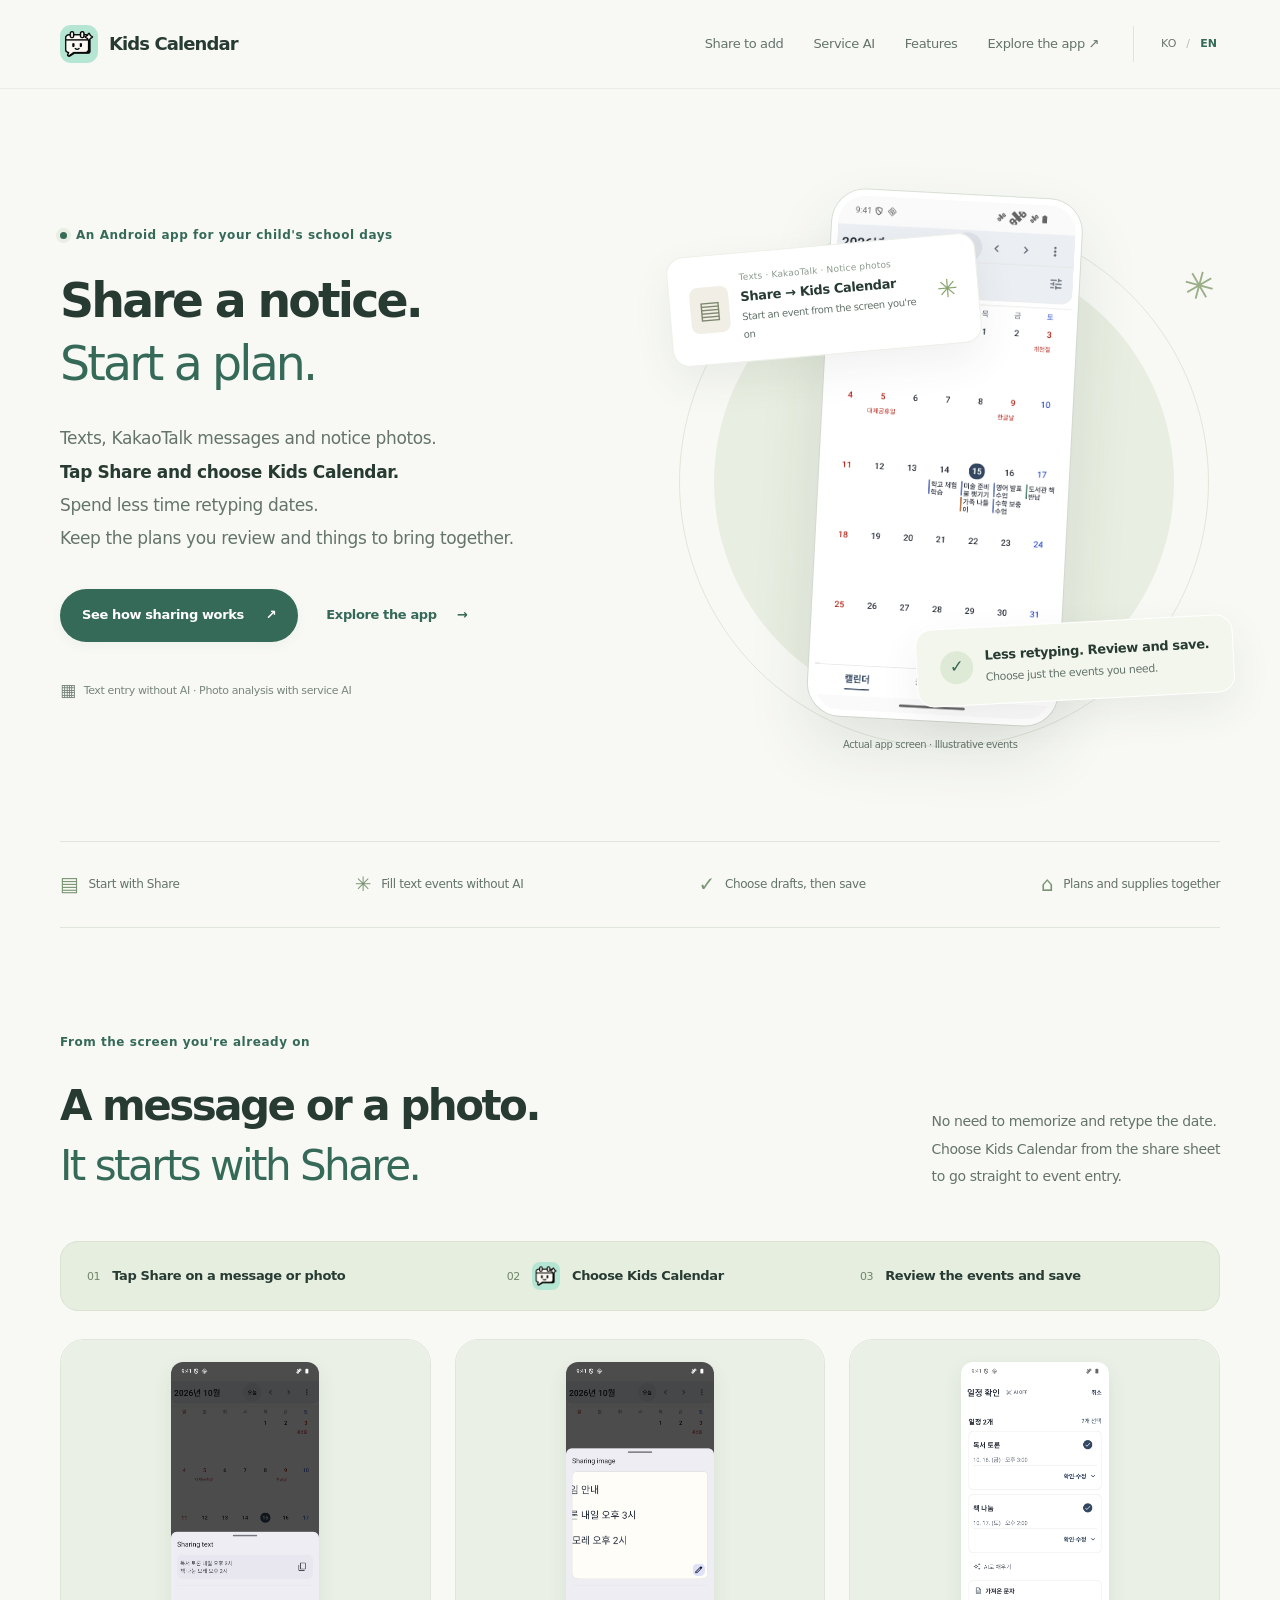
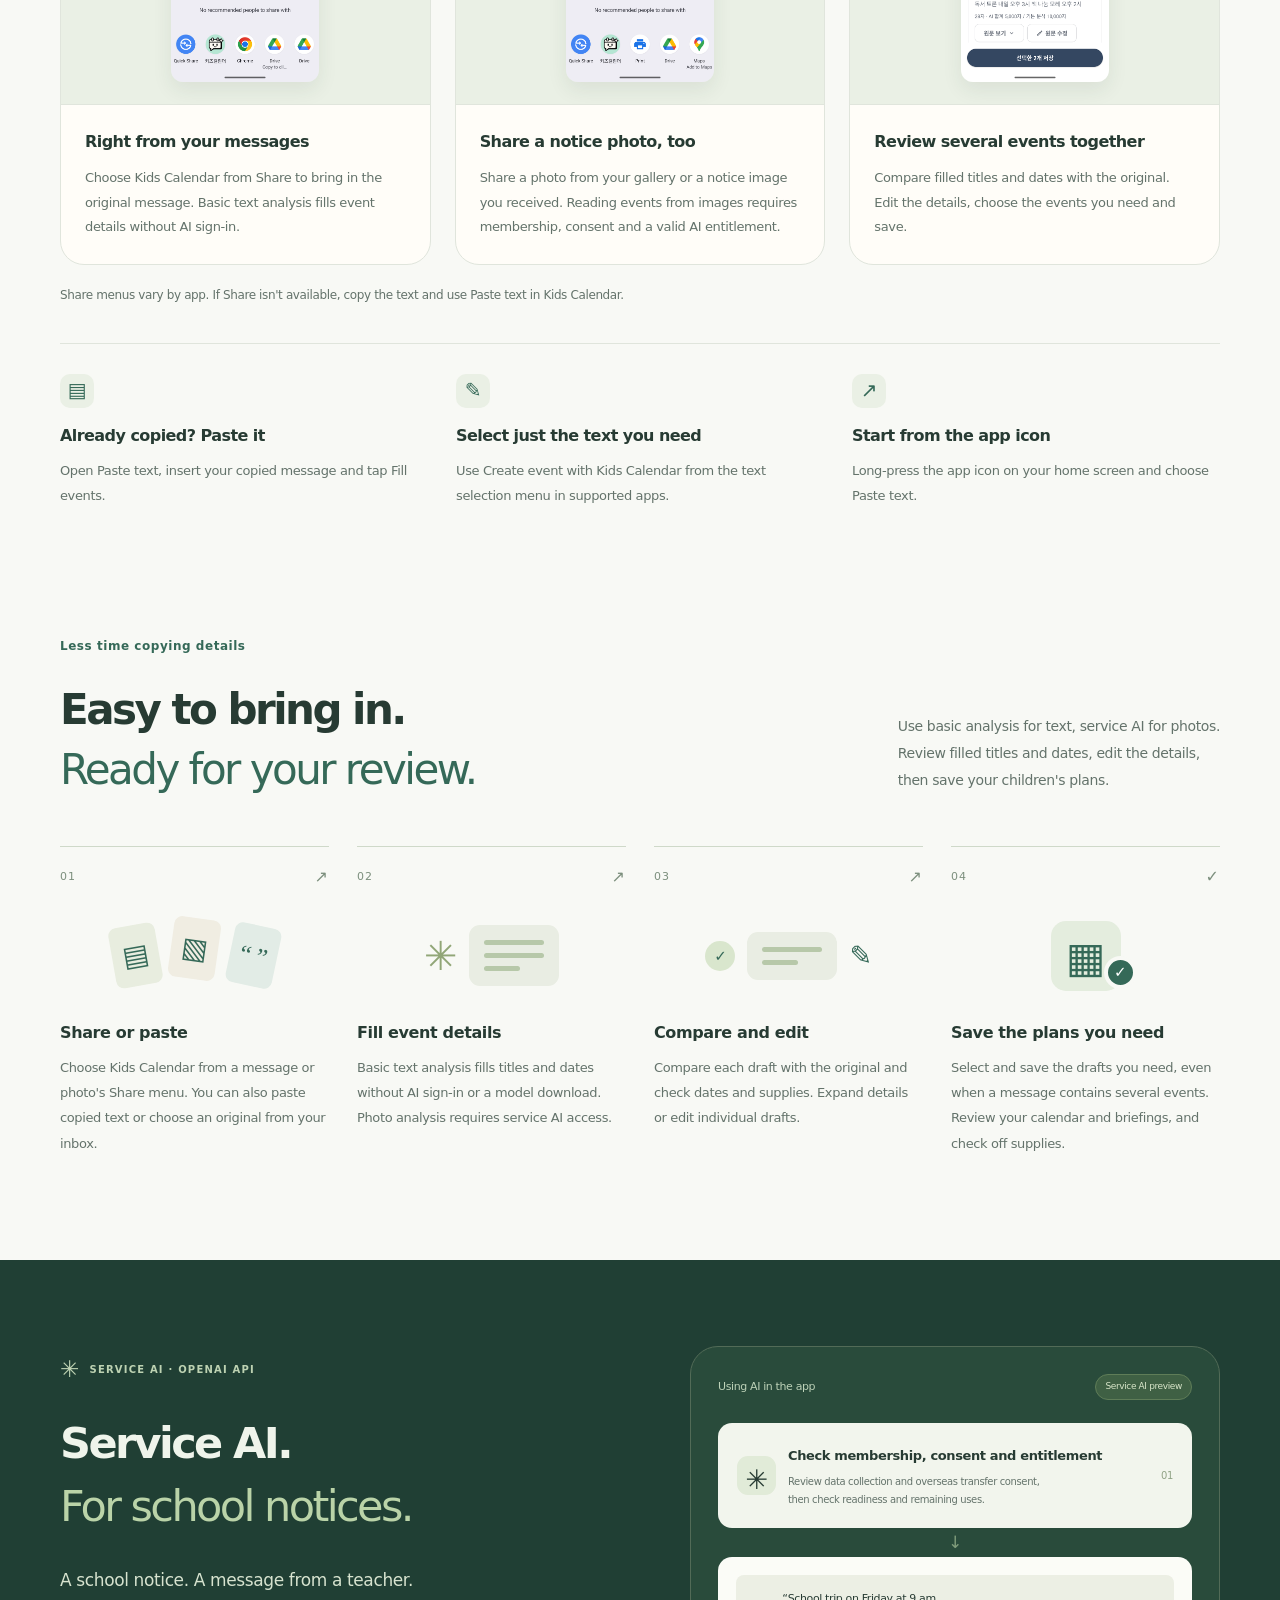
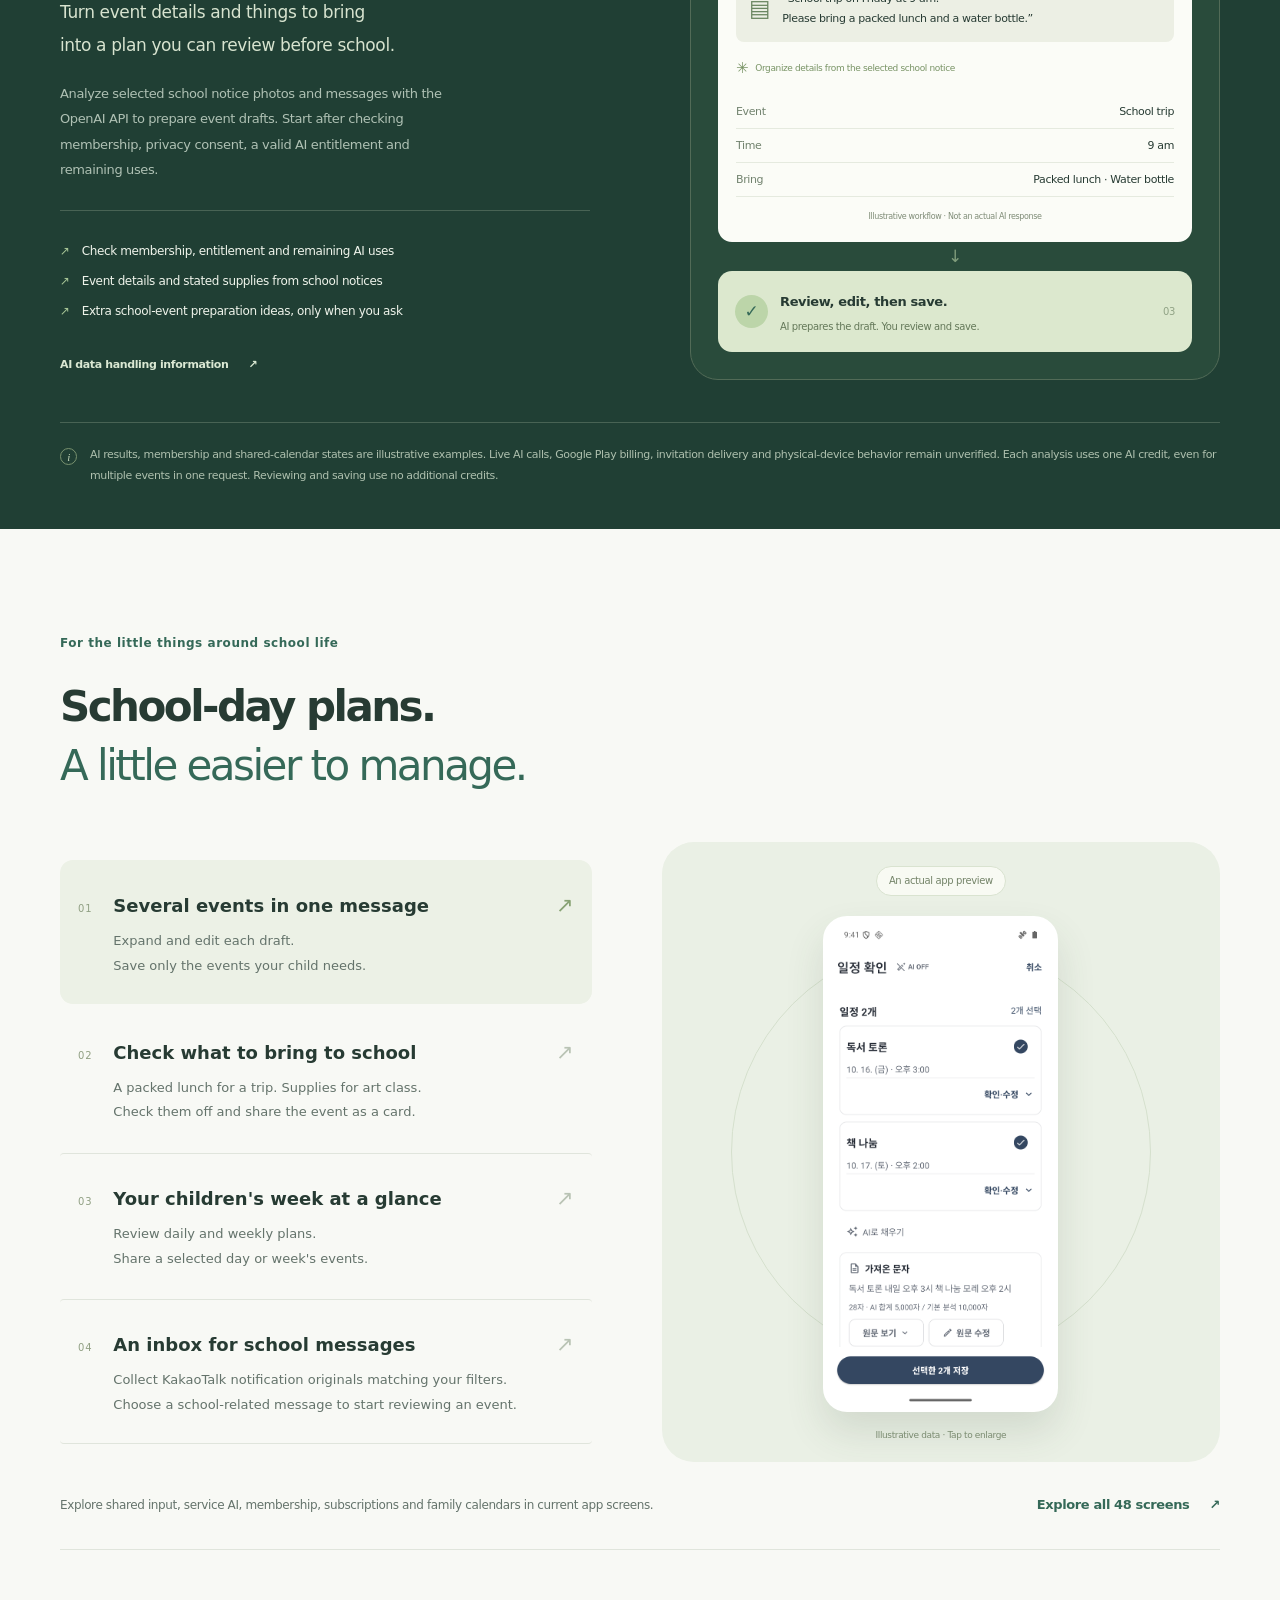
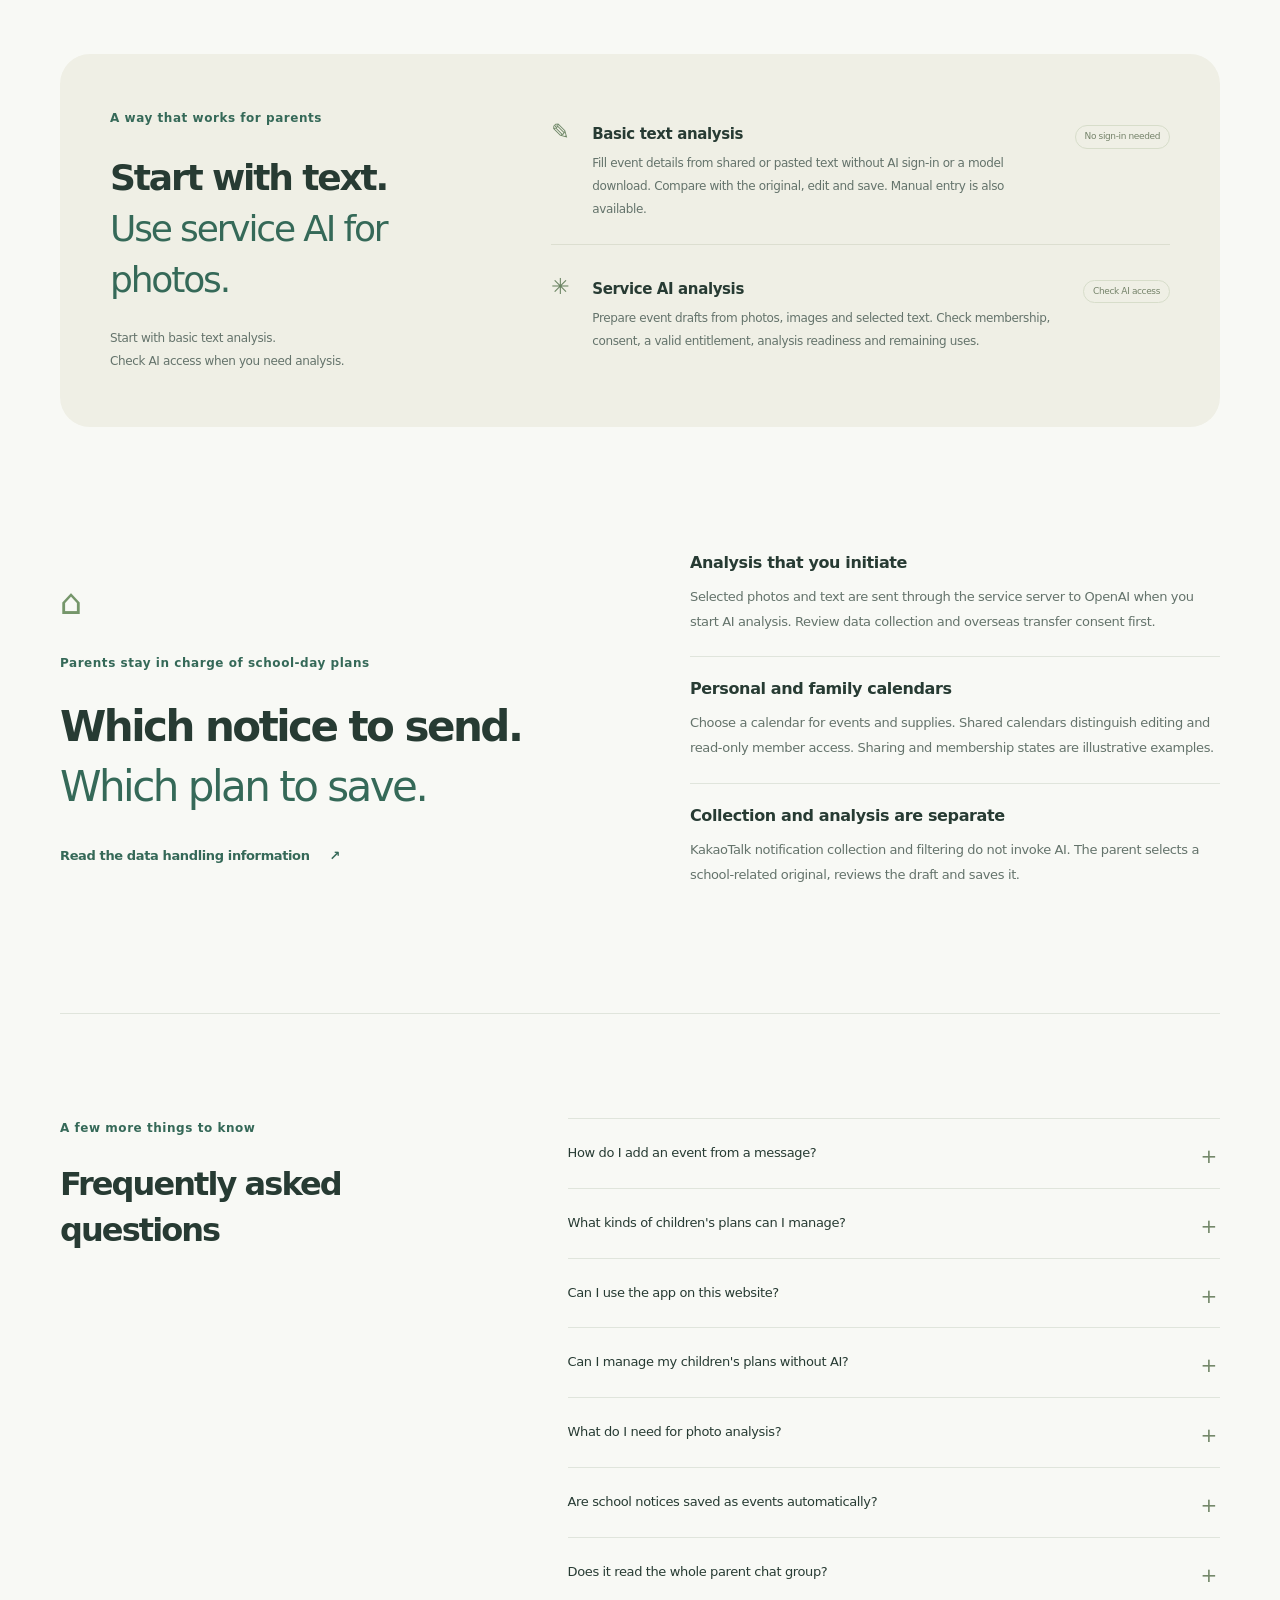
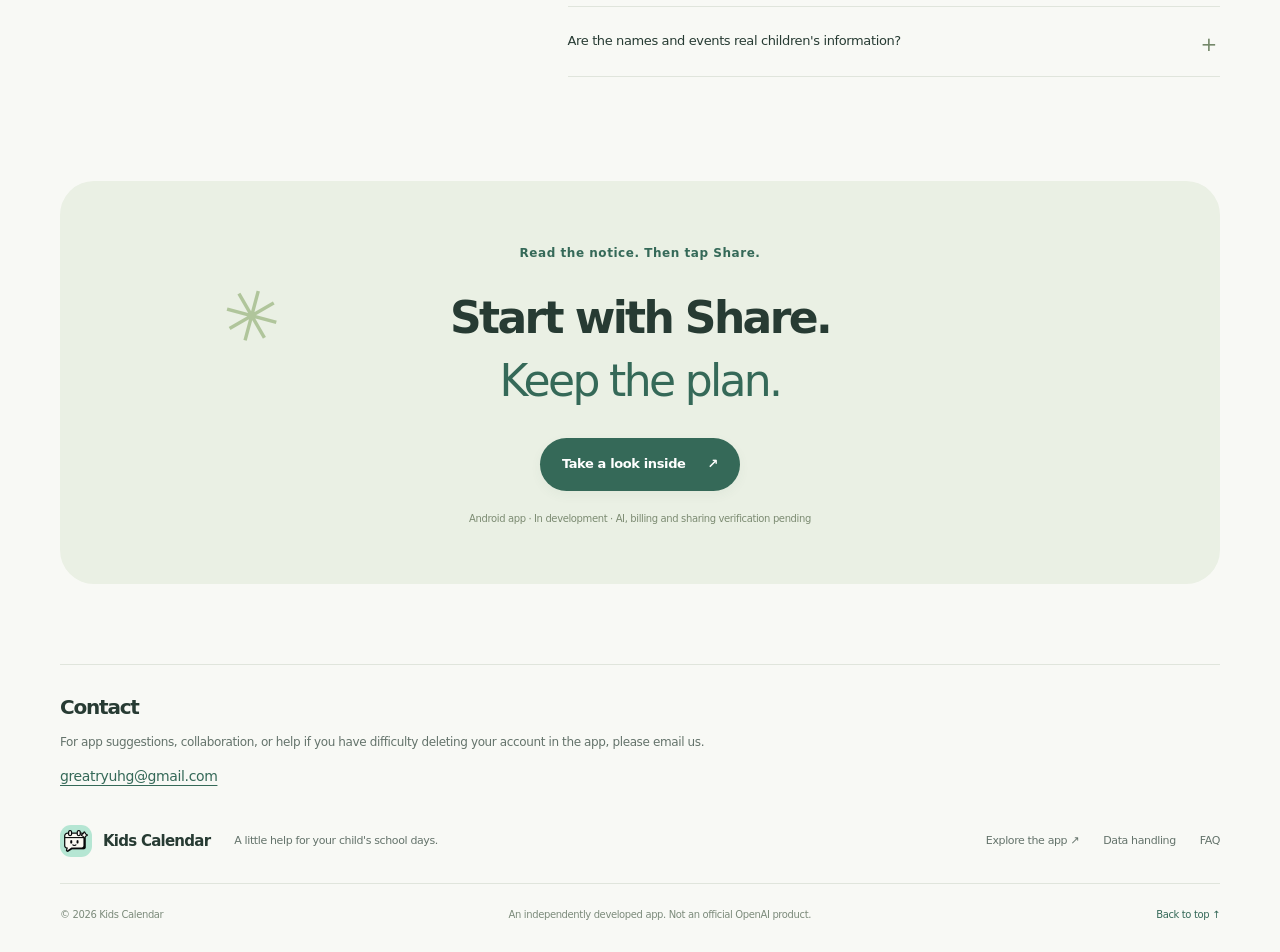
==== commit 91fe80e8: "이미지 변경" ====
--- a/index.html
+++ b/index.html
@@ -12,8 +12,8 @@
   <meta property="og:locale:alternate" content="en_US">
   <title>키즈캘린더 — 받은 알림을, 바로 일정으로</title>
   <link rel="icon" href="assets/favicon-32.png?v=20261013-1" type="image/png" sizes="32x32"><link rel="icon" href="assets/favicon-48.png?v=20261013-1" type="image/png" sizes="48x48"><link rel="apple-touch-icon" href="assets/apple-touch-icon.png?v=20261013-1" sizes="180x180">
-  <link rel="stylesheet" href="styles.css?v=20261013-2">
-  <script src="app.js?v=20261013-2" defer></script>
+  <link rel="stylesheet" href="styles.css?v=20261013-4">
+  <script src="app.js?v=20261015-1" defer></script>
 </head>
 <body data-page="home">
   <a class="skip-link" href="#main" data-i18n="skip">본문으로 건너뛰기</a>
@@ -61,7 +61,7 @@
           <span class="note-spark" aria-hidden="true">✳</span>
         </div>
         <figure class="hero-phone">
-          <div class="phone-shell"><img src="assets/images/01-calendar.png" width="1170" height="2532" fetchpriority="high" alt="키즈캘린더의 최신 월간 캘린더, 설명용 예시 일정 화면" data-i18n-alt="heroImage"></div>
+          <div class="phone-shell"><img src="assets/images/01-calendar.png?v=20261015" width="1170" height="2532" fetchpriority="high" alt="키즈캘린더의 최신 월간 캘린더, 설명용 예시 일정 화면" data-i18n-alt="heroImage"></div>
           <figcaption data-i18n="heroCaption">실제 앱 화면 · 설명용 예시 일정</figcaption>
         </figure>
         <div class="floating-note saved-note"><span class="round-check" aria-hidden="true">✓</span><div><strong data-i18n="savedTitle">다시 적는 대신, 확인하고 저장.</strong><span data-i18n="savedDetail">여러 일정도 필요한 것만 골라요.</span></div></div>
@@ -90,17 +90,17 @@
       <div class="share-grid">
 
         <article class="share-card">
-          <button type="button" class="screenshot-button share-screen" data-image="assets/images/33-share-text.png" data-image-title="문자·카톡을 읽던 그 자리에서" data-image-key="shareTextTitle" aria-label="미리보기 화면 크게 보기" data-i18n-aria="enlargeImage"><img src="assets/images/33-share-text.png" width="1170" height="2532" loading="lazy" alt="Android 문자 공유 목록에 키즈캘린더가 표시된 실제 화면" data-i18n-alt="shareTextAlt"></button>
+          <button type="button" class="screenshot-button share-screen" data-image="assets/images/33-share-text.png?v=20261015" data-image-title="문자·카톡을 읽던 그 자리에서" data-image-key="shareTextTitle" aria-label="미리보기 화면 크게 보기" data-i18n-aria="enlargeImage"><img src="assets/images/33-share-text.png?v=20261015" width="1170" height="2532" loading="lazy" alt="Android 문자 공유 목록에 키즈캘린더가 표시된 실제 화면" data-i18n-alt="shareTextAlt"></button>
           <div class="share-card-copy"><h3 data-i18n="shareTextTitle">문자·카톡을 읽던 그 자리에서</h3><p data-i18n="shareTextBody">공유하기에서 키즈캘린더를 선택하면 원문을 가져와요. 문자 속 일정은 AI 연결 없이 기본 분석으로 채울 수 있어요.</p></div>
         </article>
 
         <article class="share-card">
-          <button type="button" class="screenshot-button share-screen" data-image="assets/images/34-share-image.png" data-image-title="안내문 사진도 공유로 간편하게" data-image-key="shareImageTitle" aria-label="미리보기 화면 크게 보기" data-i18n-aria="enlargeImage"><img src="assets/images/34-share-image.png" width="1170" height="2532" loading="lazy" alt="Android 이미지 공유 목록에 키즈캘린더가 표시된 실제 화면" data-i18n-alt="shareImageAlt"></button>
+          <button type="button" class="screenshot-button share-screen" data-image="assets/images/34-share-image.png?v=20261015" data-image-title="안내문 사진도 공유로 간편하게" data-image-key="shareImageTitle" aria-label="미리보기 화면 크게 보기" data-i18n-aria="enlargeImage"><img src="assets/images/34-share-image.png?v=20261015" width="1170" height="2532" loading="lazy" alt="Android 이미지 공유 목록에 키즈캘린더가 표시된 실제 화면" data-i18n-alt="shareImageAlt"></button>
           <div class="share-card-copy"><h3 data-i18n="shareImageTitle">안내문 사진도 공유로 간편하게</h3><p data-i18n="shareImageBody">갤러리의 사진이나 전달받은 안내문 이미지도 공유해서 가져오세요. 사진 속 일정 분석에는 회원·동의·유효한 AI 이용권이 필요해요.</p></div>
         </article>
 
         <article class="share-card">
-          <button type="button" class="screenshot-button share-screen" data-image="assets/images/35-shared-text-review.png" data-image-title="여러 일정도 한 번에 확인" data-image-key="shareReviewTitle" aria-label="미리보기 화면 크게 보기" data-i18n-aria="enlargeImage"><img src="assets/images/35-shared-text-review.png" width="1170" height="2532" loading="lazy" alt="공유한 문자에서 독서 토론과 책 나눔 일정 후보를 확인하는 화면" data-i18n-alt="shareReviewAlt"></button>
+          <button type="button" class="screenshot-button share-screen" data-image="assets/images/35-shared-text-review.png?v=20261015" data-image-title="여러 일정도 한 번에 확인" data-image-key="shareReviewTitle" aria-label="미리보기 화면 크게 보기" data-i18n-aria="enlargeImage"><img src="assets/images/35-shared-text-review.png?v=20261015" width="1170" height="2532" loading="lazy" alt="공유한 문자에서 독서 토론과 책 나눔 일정 후보를 확인하는 화면" data-i18n-alt="shareReviewAlt"></button>
           <div class="share-card-copy"><h3 data-i18n="shareReviewTitle">여러 일정도 한 번에 확인</h3><p data-i18n="shareReviewBody">제목과 날짜가 채워진 후보를 원문과 비교하세요. 필요한 내용을 고치고 원하는 일정만 골라 저장하면 끝.</p></div>
         </article>
 
@@ -163,11 +163,11 @@
         </div>
         <div id="feature-panel" class="feature-stage" role="tabpanel" aria-labelledby="tab-candidates" tabindex="0">
           <span class="stage-pill" data-i18n="stageLabel">실제 앱 미리보기</span>
-          <button class="screenshot-button feature-phone" type="button" data-image="assets/images/35-shared-text-review.png" data-image-title="여러 일정 선택·검토" aria-label="미리보기 화면 크게 보기" data-i18n-aria="enlargeImage"><img id="feature-image" src="assets/images/35-shared-text-review.png" width="1170" height="2532" loading="lazy" alt="공유한 문자에서 채운 여러 일정 후보를 확인하는 앱 화면" data-i18n-alt="featureImage"></button>
+          <button class="screenshot-button feature-phone" type="button" data-image="assets/images/35-shared-text-review.png?v=20261015" data-image-title="여러 일정 선택·검토" aria-label="미리보기 화면 크게 보기" data-i18n-aria="enlargeImage"><img id="feature-image" src="assets/images/35-shared-text-review.png?v=20261015" width="1170" height="2532" loading="lazy" alt="공유한 문자에서 채운 여러 일정 후보를 확인하는 앱 화면" data-i18n-alt="featureImage"></button>
           <p class="stage-caption" data-i18n="stageCaption">설명용 예시 데이터 · 눌러서 크게 보기</p>
         </div>
       </div>
-      <div class="gallery-link"><p data-i18n="galleryDescription">공유 등록, 서비스 AI, 회원·구독과 가족 공유 캘린더까지. 최신 앱을 실제 화면으로 살펴보세요.</p><a class="text-link" href="guide.html"><span data-i18n="galleryLink">44개 화면 둘러보기</span><span aria-hidden="true">↗</span></a></div>
+      <div class="gallery-link"><p data-i18n="galleryDescription">공유 등록, 서비스 AI, 회원·구독과 가족 공유 캘린더까지. 최신 앱을 실제 화면으로 살펴보세요.</p><a class="text-link" href="guide.html"><span data-i18n="galleryLink">48개 화면 둘러보기</span><span aria-hidden="true">↗</span></a></div>
     </section>
 
     <section id="ai-options" class="choice-section container">
@@ -202,7 +202,7 @@
 
   <section class="contact-section container" aria-labelledby="contact-title"><h2 id="contact-title" data-i18n="contactTitle">문의</h2><p data-i18n="contactBody">앱에 대한 건의, 협업 제안, 또는 앱에서 회원 탈퇴가 어려운 경우 아래 이메일로 연락해 주세요.</p><a href="mailto:greatryuhg@gmail.com">greatryuhg@gmail.com</a></section>
   <footer class="site-footer container"><div class="footer-top"><a class="brand" href="index.html"><img src="assets/app-icon.png" width="32" height="32" alt=""><span data-i18n="brand">키즈캘린더</span></a><p data-i18n="footerTagline">아이들 학교생활을 챙기는 작은 도움.</p><div class="footer-links"><a href="guide.html" data-i18n="navGuide">화면 둘러보기</a><a href="data.html" data-i18n="footerData">데이터 처리 안내</a><a href="#faq" data-i18n="footerFaq">자주 묻는 질문</a></div></div><div class="footer-bottom"><span>© 2026 <span data-i18n="brand">키즈캘린더</span></span><span data-i18n="footerDisclaimer">독립적으로 개발하는 앱이며 OpenAI의 공식 제품이 아닙니다.</span><a href="#main" data-i18n="backTop">맨 위로 ↑</a></div></footer>
-  <dialog id="image-dialog" class="image-dialog" aria-labelledby="dialog-title"><div class="dialog-toolbar"><h2 id="dialog-title"></h2><button type="button" class="dialog-close" aria-label="닫기" data-i18n-aria="closeLabel">×</button></div><div class="dialog-image-wrap"><img id="dialog-image" alt=""></div><div class="dialog-navigation"><button type="button" class="dialog-previous" aria-label="이전 사진" data-i18n-aria="previousImage">←</button><span class="dialog-count" role="status" aria-live="polite"></span><button type="button" class="dialog-next" aria-label="다음 사진" data-i18n-aria="nextImage">→</button></div><p class="dialog-hint" data-i18n="swipeHint">좌우로 스와이프하거나 방향키로 넘겨 보세요</p><p class="dialog-caption" data-i18n="dialogCaption">제품 설명 이미지 · 합성 예시 데이터</p></dialog>
+  <dialog id="image-dialog" class="image-dialog" aria-labelledby="dialog-title"><div class="dialog-toolbar"><h2 id="dialog-title"></h2><button type="button" class="dialog-close" aria-label="닫기" data-i18n-aria="closeLabel">×</button></div><div class="dialog-image-wrap"><img id="dialog-image" alt=""></div><div class="dialog-navigation"><span class="dialog-count" role="status" aria-live="polite"></span></div></dialog>
   <noscript><div class="noscript-note">Kids Calendar is an Android app that helps parents organize their children's school events. It turns selected school notice photos and messages into editable event drafts. Service AI requires membership, privacy consent and a valid entitlement; live AI calls remain unverified. Every event requires user review and saving. Enable JavaScript to switch languages and enlarge screenshots.</div></noscript>
 </body>
 </html>
--- a/styles.css
+++ b/styles.css
@@ -13,7 +13,7 @@
 /* Gallery previews fit a bounded box without changing the image proportions. */
 .gallery-card .screenshot-button{display:flex;align-items:center;justify-content:center}
 .gallery-card img{width:auto;height:auto;max-width:100%;max-height:100%;flex:none;object-fit:contain}
-.dialog-image-wrap{align-items:flex-start;touch-action:pan-y pinch-zoom}.dialog-image-wrap img{max-height:calc(94dvh - 210px)}.dialog-navigation{display:flex;align-items:center;justify-content:center;gap:24px;padding:6px 20px}.dialog-navigation button{width:44px;height:44px;border:1px solid var(--line);border-radius:50%;background:#e9eee3;font-size:22px}.dialog-navigation button:disabled{opacity:.4;cursor:default}.dialog-count{font-size:12px;color:var(--muted);min-width:65px;text-align:center}.dialog-hint{text-align:center;font-size:11px;color:var(--muted);padding:3px 12px}.contact-section{padding-block:28px 36px;border-top:1px solid var(--line)}.contact-section h2{font-size:20px}.contact-section p{font-size:12px;color:var(--muted);margin:10px 0}.contact-section>a{font-size:14px;color:var(--green);text-decoration:underline;text-underline-offset:4px;overflow-wrap:anywhere}
+.image-dialog{width:100vw;max-width:none;height:100dvh;max-height:none;margin:0;padding:0;border:0;border-radius:0;background:#111713;color:#f4f6f1;overflow:hidden;box-shadow:none}.image-dialog[open]{display:grid;grid-template-rows:52px minmax(0,1fr) 40px}.dialog-toolbar{position:static;padding:6px 16px;background:transparent;gap:12px}.dialog-toolbar h2{font-size:12px;font-weight:400;color:#bcc5bd;white-space:nowrap;overflow:hidden;text-overflow:ellipsis}.dialog-close{width:40px;height:40px;background:transparent;color:#f4f6f1;font-size:28px}.dialog-image-wrap{min-height:0;min-width:0;overflow:hidden;align-items:center;justify-content:center;padding:0 4px;touch-action:pan-y pinch-zoom;cursor:grab;user-select:none}.dialog-image-wrap.is-dragging{cursor:grabbing}.dialog-image-wrap img{width:100%;height:100%;max-width:100%;max-height:100%;object-fit:contain;user-select:none;-webkit-user-drag:none}.dialog-navigation{display:flex;align-items:center;justify-content:center;padding:0}.dialog-count{font-size:11px;line-height:1;letter-spacing:.12em;font-variant-numeric:tabular-nums;color:#bcc5bd}.image-dialog{padding:env(safe-area-inset-top) env(safe-area-inset-right) env(safe-area-inset-bottom) env(safe-area-inset-left)}.contact-section{padding-block:28px 36px;border-top:1px solid var(--line)}.contact-section h2{font-size:20px}.contact-section p{font-size:12px;color:var(--muted);margin:10px 0}.contact-section>a{font-size:14px;color:var(--green);text-decoration:underline;text-underline-offset:4px;overflow-wrap:anywhere}
 /* Keep explanatory copy readable while small labels remain quiet. */
 .workflow-step>p,.gpt-description,.feature-tab>span:nth-child(2)>span,.data-details p,.faq-list details>p{font-size:13px}.choice-options p{font-size:12px}.integration-note{font-size:11px}.gallery-card h2{font-size:14px}.gallery-card p{font-size:12px}.footer-bottom{font-size:10px}
 @media(max-width:650px){.workflow-step>p,.feature-tab>span:nth-child(2)>span,.choice-options p,.gallery-card p{font-size:12px}.gpt-description,.data-details p,.faq-list details>p{font-size:13px}.integration-note{font-size:10px}.gallery-card h2{font-size:13px}.footer-bottom{font-size:10px}}
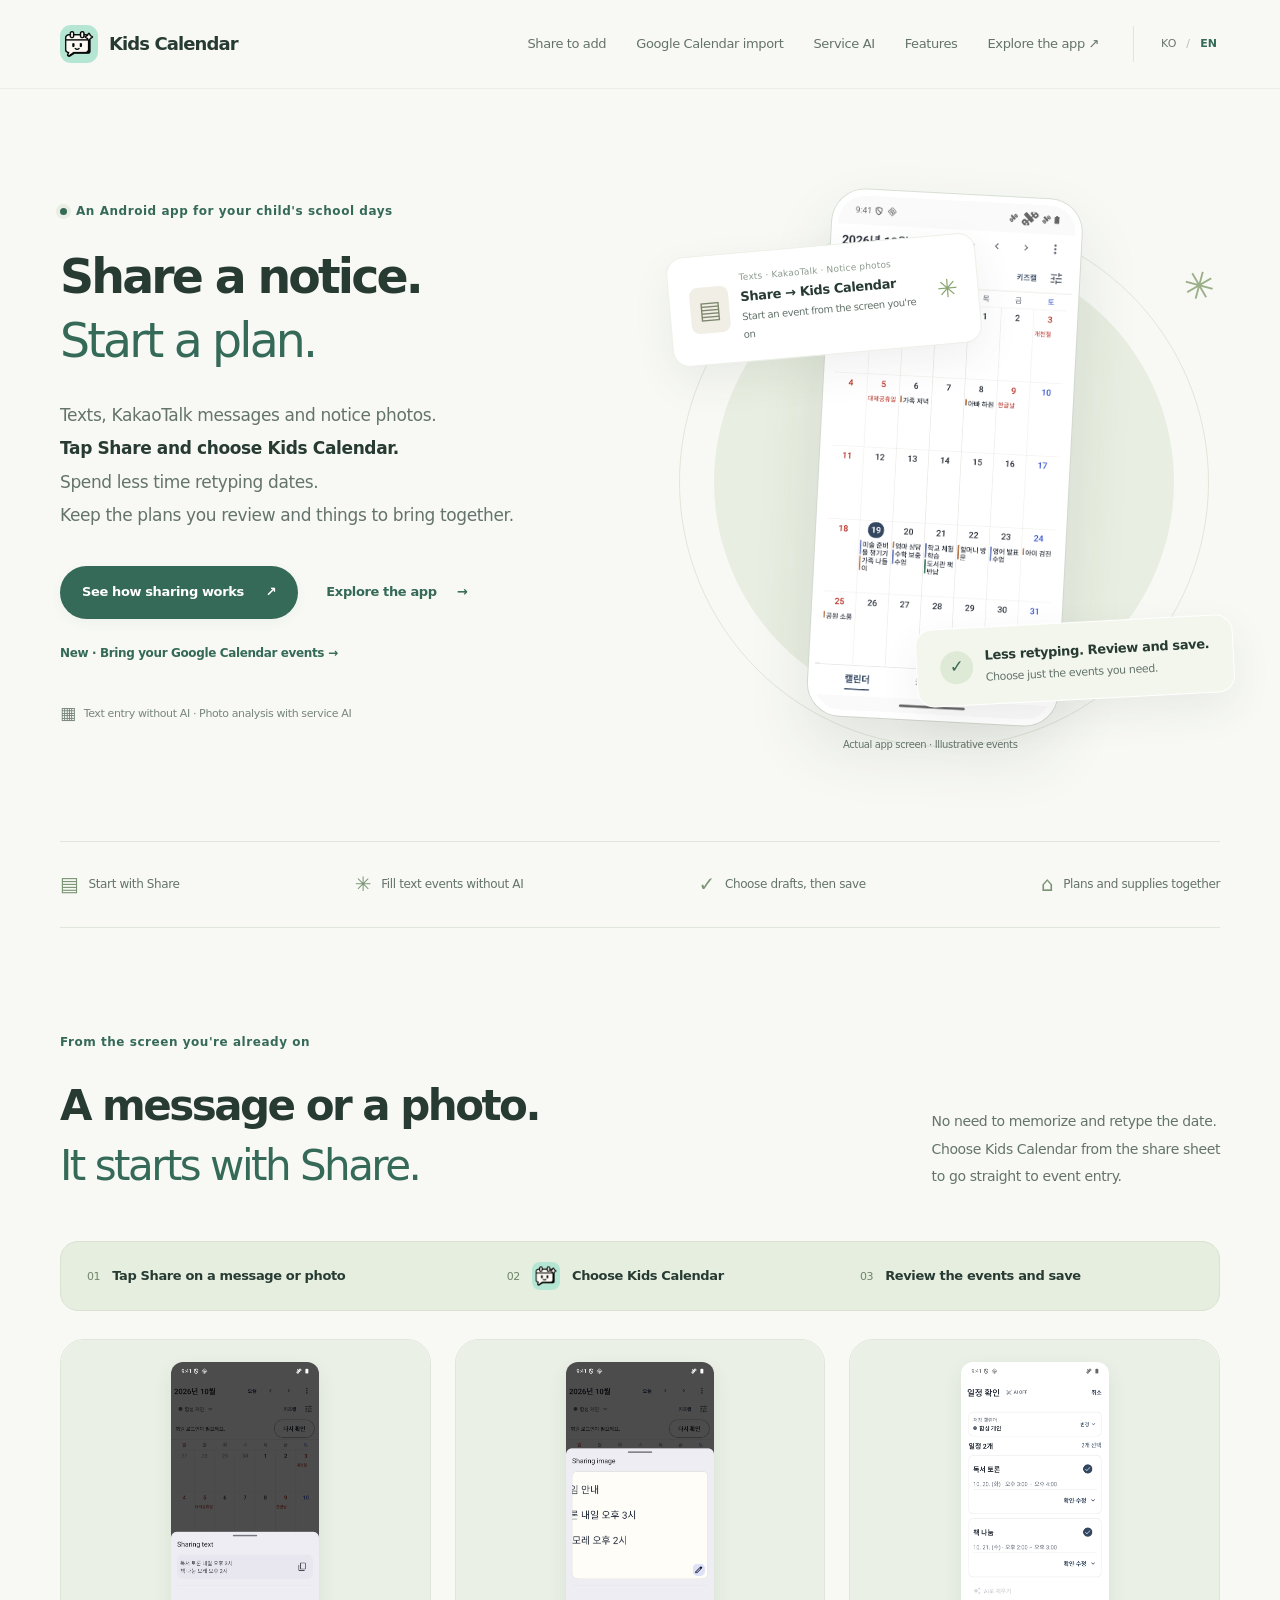
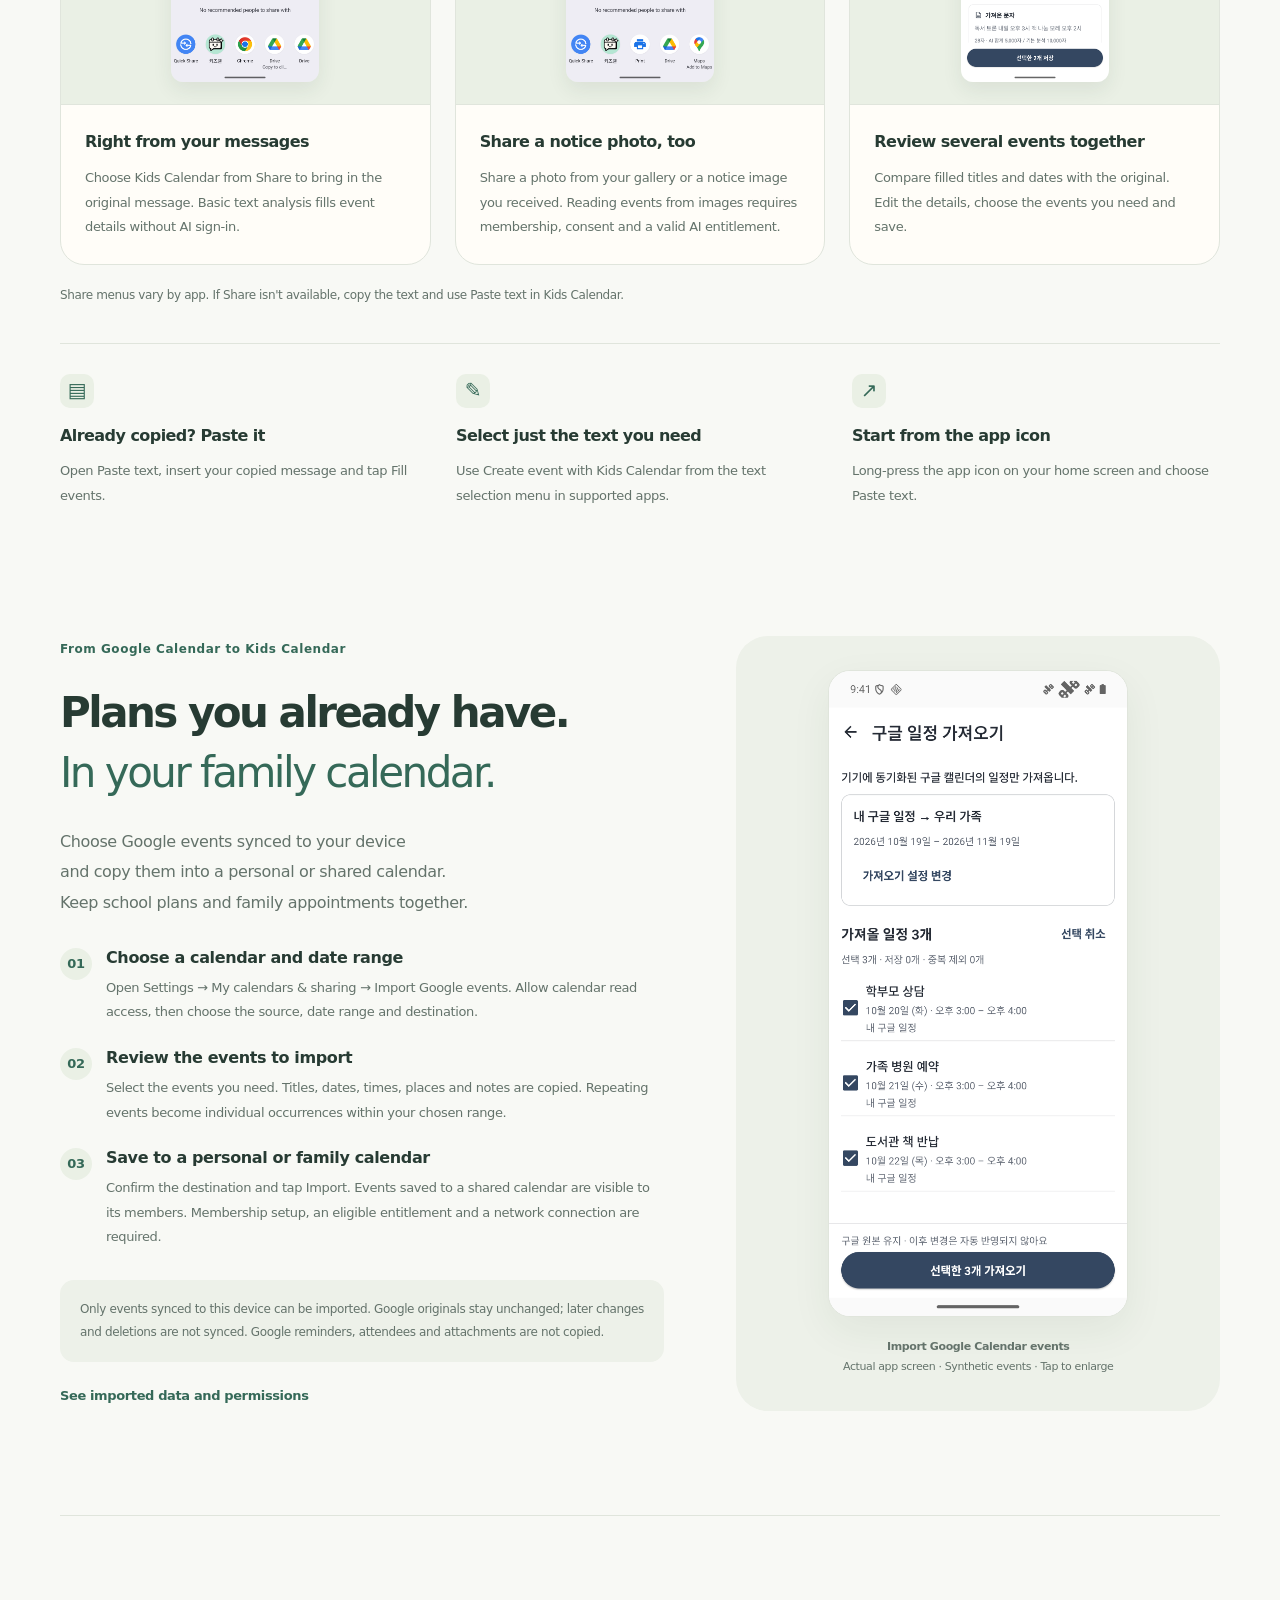
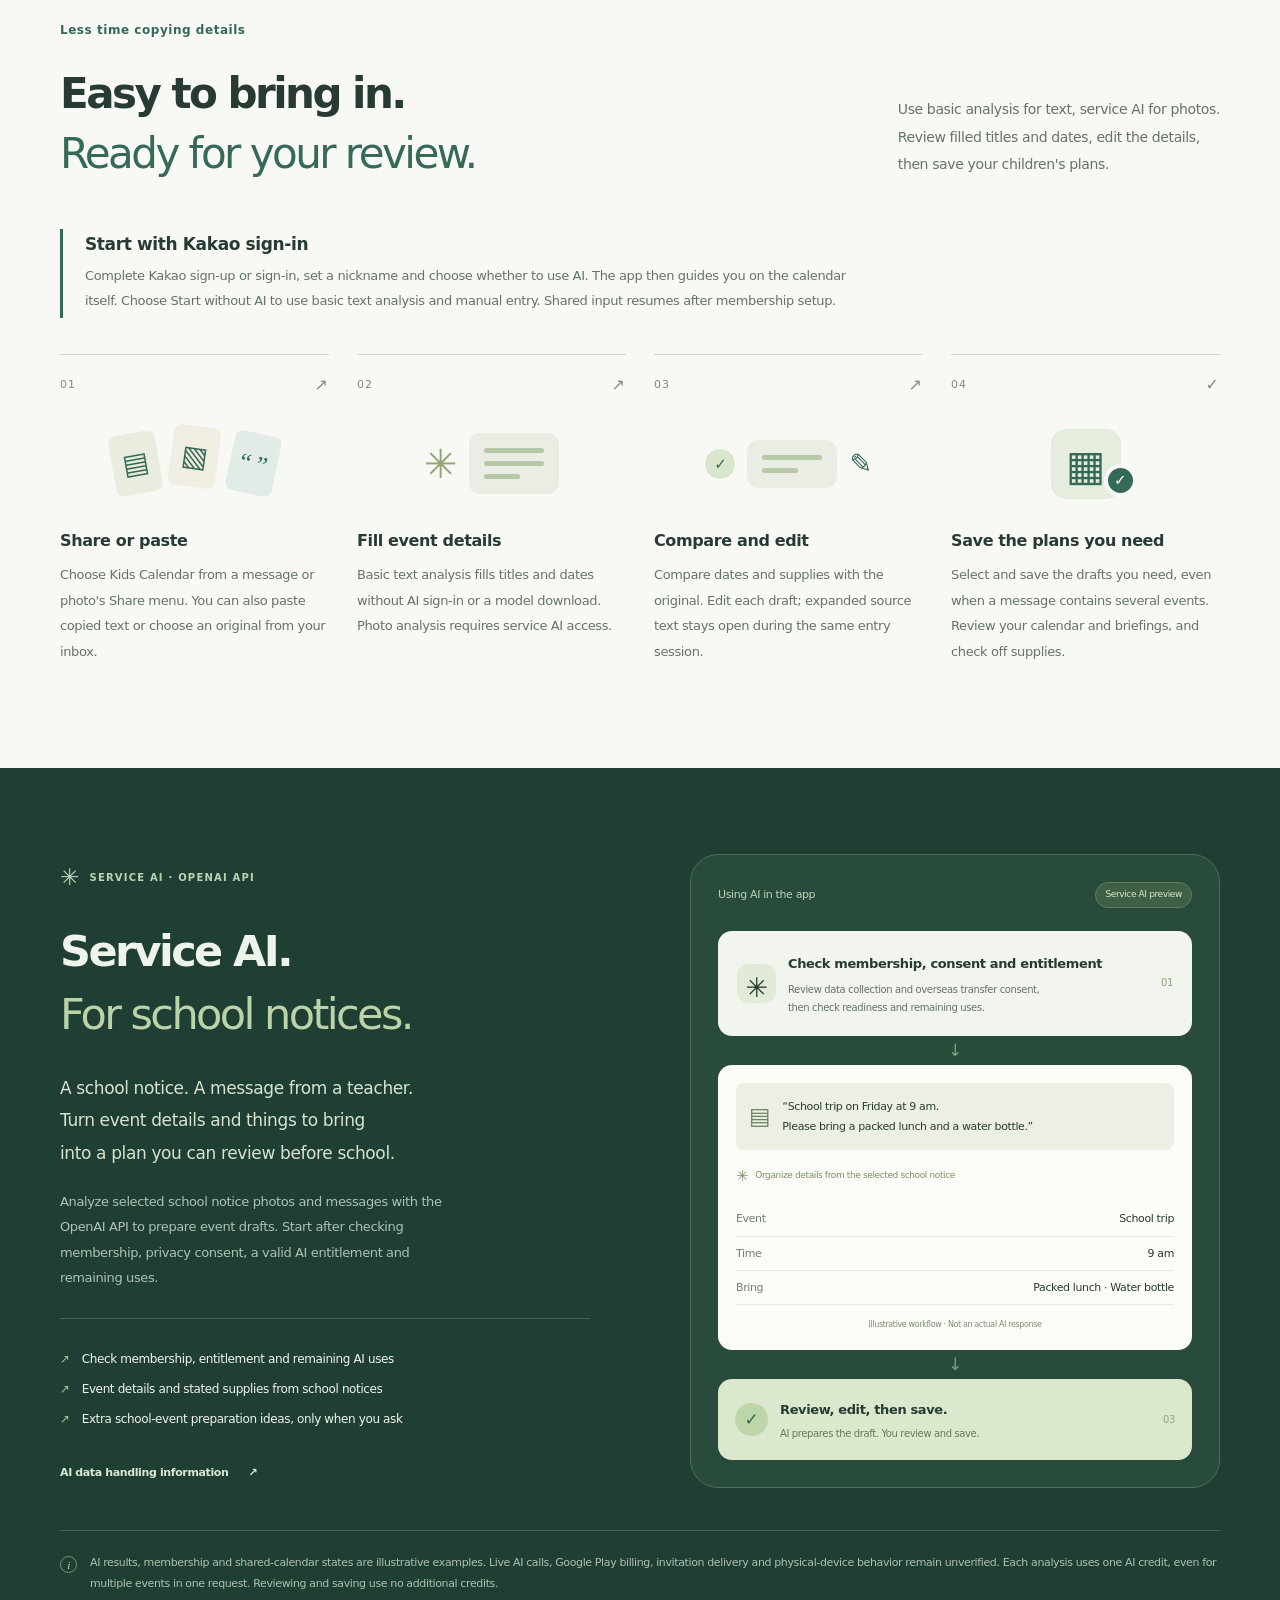
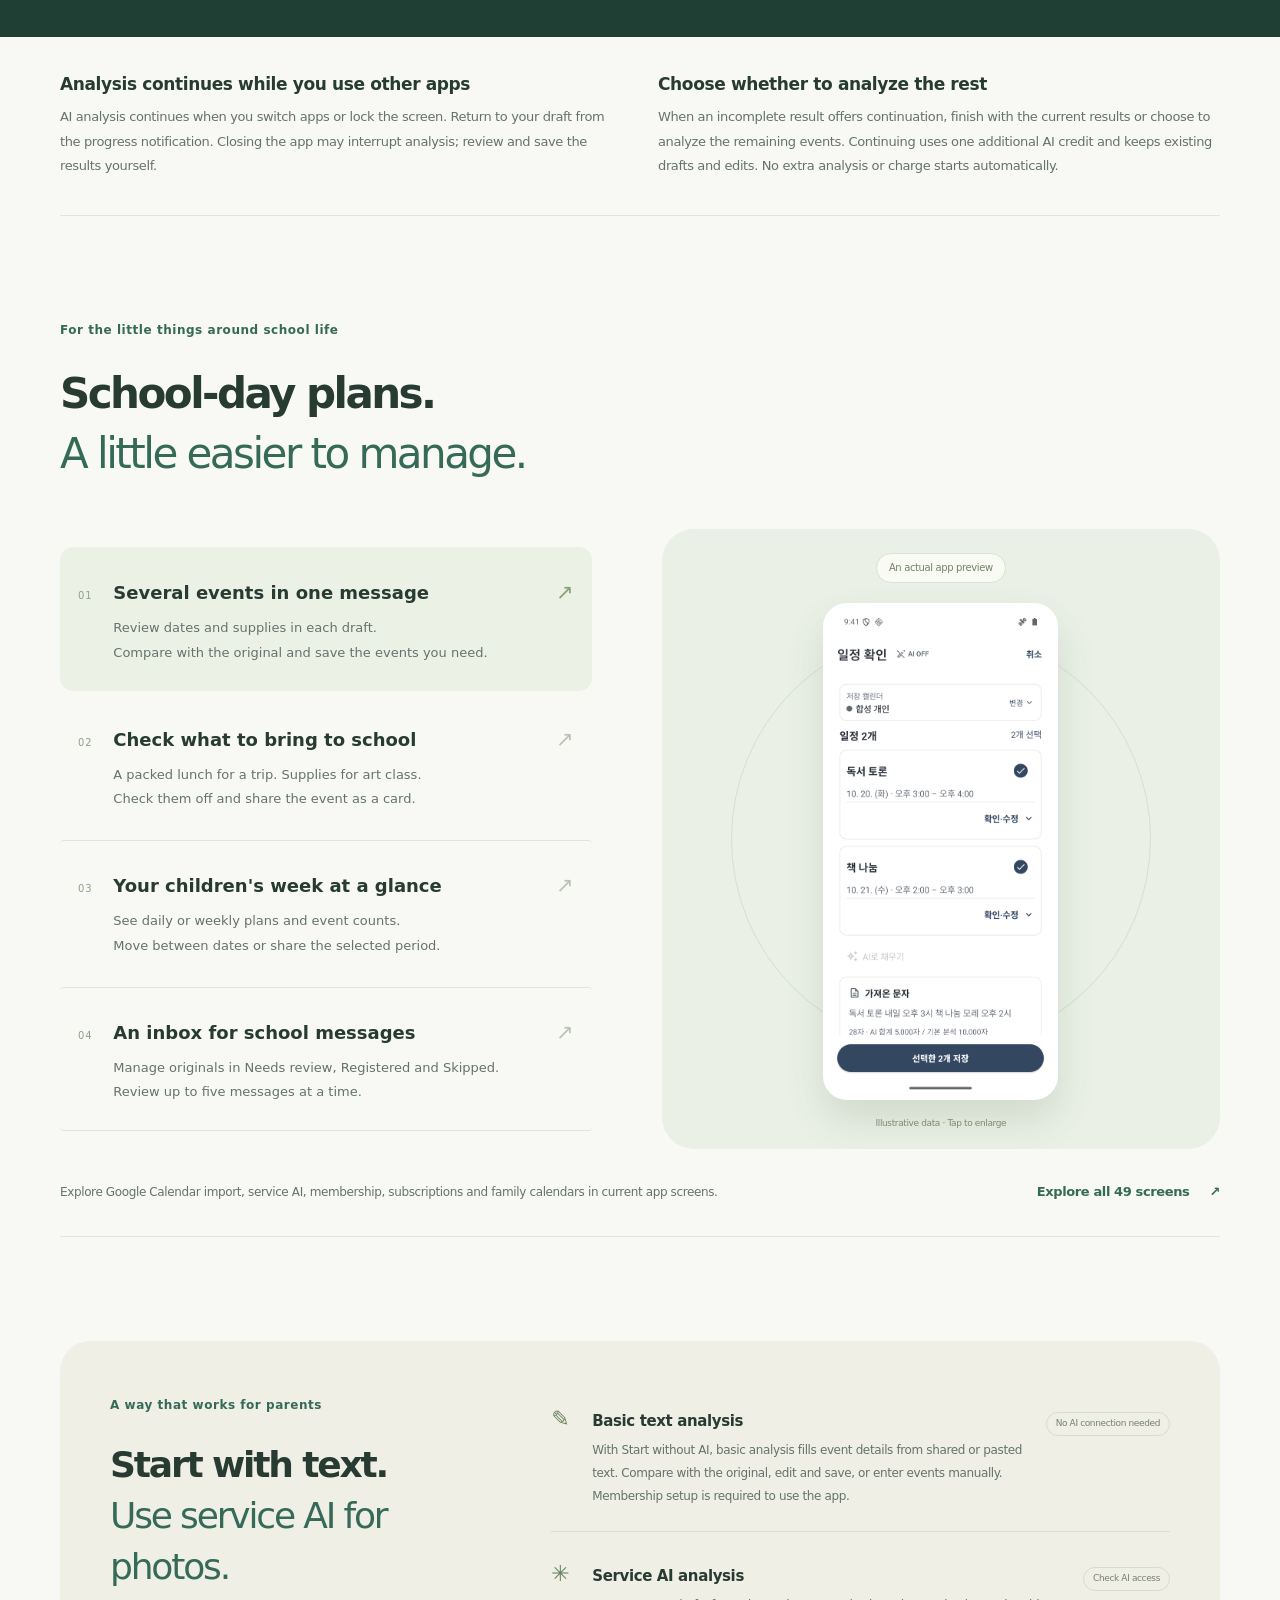
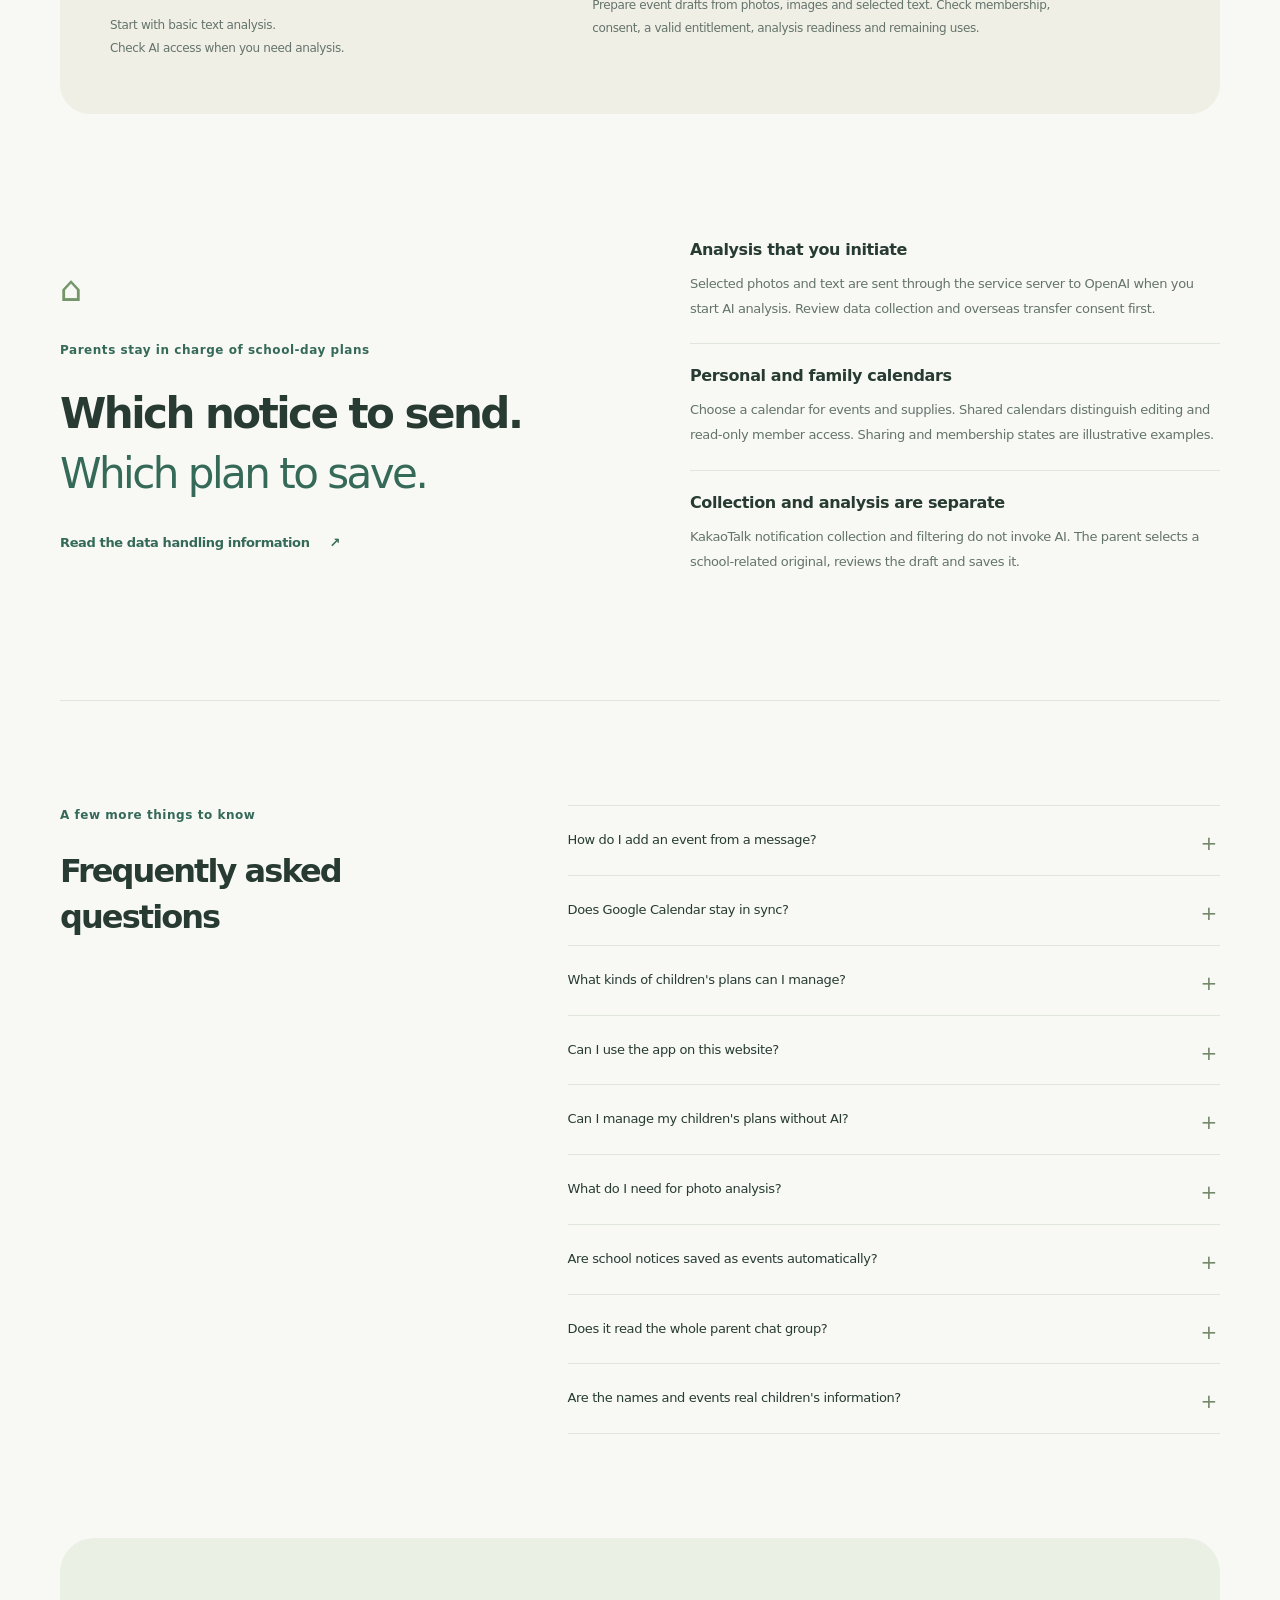
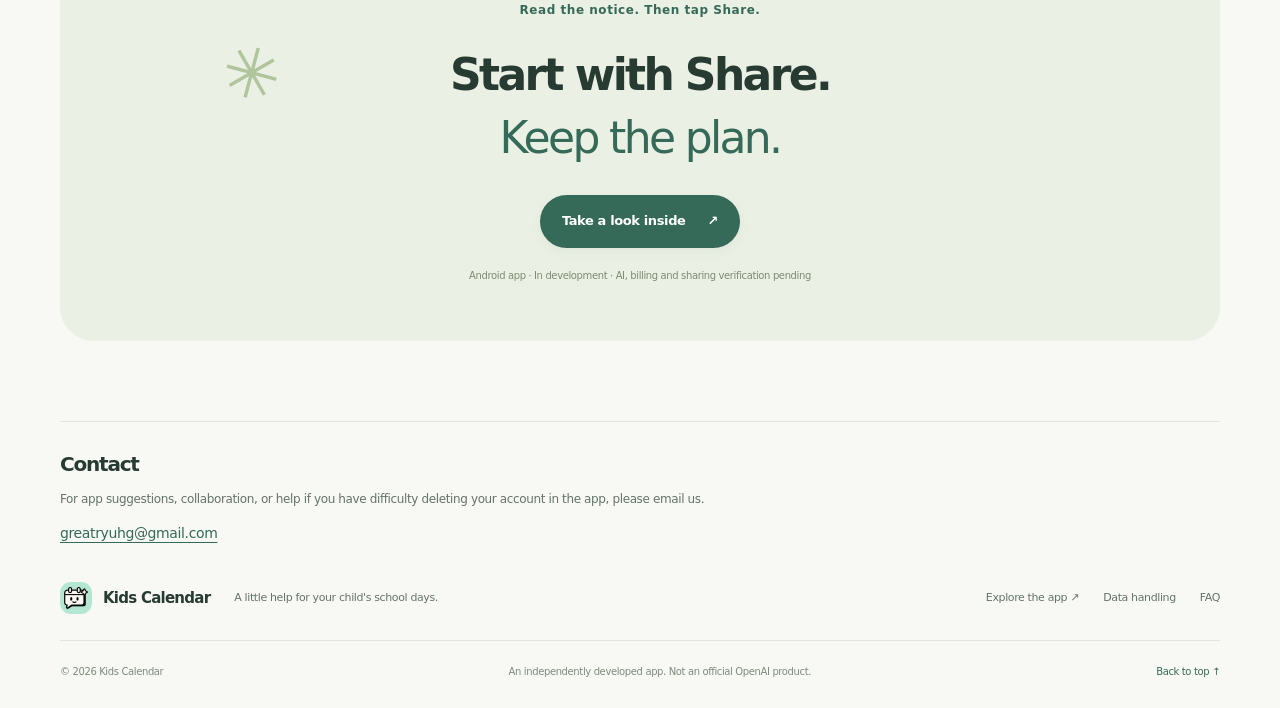
==== commit 1b3e3905: "이미지 변경 및 구글 캘린더 연동 추가" ====
--- a/index.html
+++ b/index.html
@@ -4,27 +4,28 @@
   <meta charset="utf-8">
   <meta name="viewport" content="width=device-width, initial-scale=1">
   <meta name="theme-color" content="#f7f8f3">
-  <meta name="description" content="문자·카톡·안내문 사진에서 공유하기 → 키즈캘린더. 내용을 확인하고 아이들 일정으로 저장하세요. 문자는 AI 연결 없이, 사진은 서비스 AI로 분석합니다.">
+  <meta name="description" content="문자·카톡·안내문 사진을 공유해 아이들 일정으로 정리하세요. 기기에 동기화된 구글 일정도 개인·가족 공유 캘린더로 가져올 수 있습니다.">
   <meta property="og:type" content="website">
-  <meta property="og:title" content="키즈캘린더 — 받은 알림을, 바로 일정으로">
-  <meta property="og:description" content="문자·카톡·안내문 사진에서 공유하기 → 키즈캘린더. 내용을 확인하고 아이들 일정으로 저장하세요. 문자는 AI 연결 없이, 사진은 서비스 AI로 분석합니다.">
+  <meta property="og:title" content="키즈캘 — 받은 알림을, 바로 일정으로">
+  <meta property="og:description" content="문자·카톡·안내문 사진을 공유해 아이들 일정으로 정리하세요. 기기에 동기화된 구글 일정도 개인·가족 공유 캘린더로 가져올 수 있습니다.">
   <meta property="og:locale" content="ko_KR">
   <meta property="og:locale:alternate" content="en_US">
-  <title>키즈캘린더 — 받은 알림을, 바로 일정으로</title>
+  <title>키즈캘 — 받은 알림을, 바로 일정으로</title>
   <link rel="icon" href="assets/favicon-32.png?v=20261013-1" type="image/png" sizes="32x32"><link rel="icon" href="assets/favicon-48.png?v=20261013-1" type="image/png" sizes="48x48"><link rel="apple-touch-icon" href="assets/apple-touch-icon.png?v=20261013-1" sizes="180x180">
-  <link rel="stylesheet" href="styles.css?v=20261013-4">
-  <script src="app.js?v=20261015-1" defer></script>
+  <link rel="stylesheet" href="styles.css?v=20261019-1">
+  <script src="app.js?v=20261019-1" defer></script>
 </head>
 <body data-page="home">
   <a class="skip-link" href="#main" data-i18n="skip">본문으로 건너뛰기</a>
   <header class="site-header">
     <div class="header-inner container">
-      <a class="brand" href="index.html" aria-label="키즈캘린더 홈" data-i18n-aria="homeLabel">
+      <a class="brand" href="index.html" aria-label="키즈캘 홈" data-i18n-aria="homeLabel">
         <img src="assets/app-icon.png" width="38" height="38" alt="">
-        <span data-i18n="brand">키즈캘린더</span>
+        <span data-i18n="brand">키즈캘</span>
       </a>
       <nav id="main-nav" class="main-nav" aria-label="주 메뉴" data-i18n-aria="navLabel">
         <a href="#share" data-i18n="navShare">공유로 일정 등록</a>
+        <a href="#google-calendar" data-i18n="navGoogle">구글 일정 가져오기</a>
         <a href="#chatgpt" data-i18n="navAi">서비스 AI</a>
         <a href="#features" data-i18n="navFeatures">주요 기능</a>
         <a href="guide.html" data-i18n="navGuide">화면 둘러보기 <span aria-hidden="true">↗</span></a>
@@ -45,11 +46,12 @@
       <div class="hero-copy">
         <p class="eyebrow"><span class="status-dot"></span><span data-i18n="heroEyebrow">아이들 학교 일정을 챙기는 Android 앱</span></p>
         <h1 data-i18n="heroTitle">받은 알림을,<br><em>바로 일정으로.</em></h1>
-        <p class="hero-description" data-i18n="heroDescription">문자도, 카톡도, 안내문 사진도.<br><strong>공유하기에서 키즈캘린더를 선택하세요.</strong><br>날짜를 다시 옮겨 적는 수고는 줄이고,<br>확인한 일정과 준비물은 한곳에 담아요.</p>
+        <p class="hero-description" data-i18n="heroDescription">문자도, 카톡도, 안내문 사진도.<br><strong>공유하기에서 키즈캘를 선택하세요.</strong><br>날짜를 다시 옮겨 적는 수고는 줄이고,<br>확인한 일정과 준비물은 한곳에 담아요.</p>
         <div class="hero-buttons">
           <a class="button button-primary" href="#share"><span data-i18n="heroPrimary">공유로 등록하는 방법</span><span aria-hidden="true">↗</span></a>
           <a class="text-link" href="guide.html"><span data-i18n="heroSecondary">실제 앱 화면 보기</span><span aria-hidden="true">→</span></a>
         </div>
+        <a class="hero-update text-link" href="#google-calendar" data-i18n="heroGoogle">새 기능 · 구글에 있는 일정도 가져오세요 →</a>
         <div class="hero-footnote"><span class="small-calendar" aria-hidden="true">▦</span><span data-i18n="heroNote">문자 등록은 AI 연결 없이 · 사진 분석은 서비스 AI로</span></div>
       </div>
       <div class="hero-visual">
@@ -57,11 +59,11 @@
         <div class="hero-orbit orbit-two" aria-hidden="true"></div>
         <div class="floating-note source-note">
           <span class="note-icon" aria-hidden="true">▤</span>
-          <div><span class="micro-label" data-i18n="sourceLabel">문자 · 카톡 · 안내문 사진</span><strong data-i18n="sourceTitle">공유하기 → 키즈캘린더</strong><span data-i18n="sourceDetail">보던 화면에서 바로 일정 등록 시작</span></div>
+          <div><span class="micro-label" data-i18n="sourceLabel">문자 · 카톡 · 안내문 사진</span><strong data-i18n="sourceTitle">공유하기 → 키즈캘</strong><span data-i18n="sourceDetail">보던 화면에서 바로 일정 등록 시작</span></div>
           <span class="note-spark" aria-hidden="true">✳</span>
         </div>
         <figure class="hero-phone">
-          <div class="phone-shell"><img src="assets/images/01-calendar.png?v=20261015" width="1170" height="2532" fetchpriority="high" alt="키즈캘린더의 최신 월간 캘린더, 설명용 예시 일정 화면" data-i18n-alt="heroImage"></div>
+          <div class="phone-shell"><img src="assets/images/01-calendar.png?v=20261019" width="1170" height="2532" fetchpriority="high" alt="키즈캘의 최신 월간 캘린더, 설명용 예시 일정 화면" data-i18n-alt="heroImage"></div>
           <figcaption data-i18n="heroCaption">실제 앱 화면 · 설명용 예시 일정</figcaption>
         </figure>
         <div class="floating-note saved-note"><span class="round-check" aria-hidden="true">✓</span><div><strong data-i18n="savedTitle">다시 적는 대신, 확인하고 저장.</strong><span data-i18n="savedDetail">여러 일정도 필요한 것만 골라요.</span></div></div>
@@ -79,28 +81,28 @@
 
     <section id="share" class="section container share-section">
       <div class="section-heading heading-split">
-        <div><p class="eyebrow" data-i18n="shareEyebrow">보던 화면에서 바로, 키즈캘린더로</p><h2 data-i18n="shareTitle">메시지든 사진이든,<br><em>시작은 공유하기.</em></h2></div>
-        <p data-i18n="shareDescription">날짜를 외워서 옮겨 적지 않아도 돼요.<br>공유 목록에서 키즈캘린더를 고르면<br>일정 등록으로 바로 이어집니다.</p>
+        <div><p class="eyebrow" data-i18n="shareEyebrow">보던 화면에서 바로, 키즈캘로</p><h2 data-i18n="shareTitle">메시지든 사진이든,<br><em>시작은 공유하기.</em></h2></div>
+        <p data-i18n="shareDescription">날짜를 외워서 옮겨 적지 않아도 돼요.<br>공유 목록에서 키즈캘를 고르면<br>일정 등록으로 바로 이어집니다.</p>
       </div>
       <ol class="share-route">
         <li><span>01</span><strong data-i18n="shareStep1">문자·카톡·사진에서 공유하기</strong></li>
-        <li><span>02</span><img src="assets/app-icon.png" width="28" height="28" alt=""><strong data-i18n="shareStep2">키즈캘린더 선택</strong></li>
+        <li><span>02</span><img src="assets/app-icon.png" width="28" height="28" alt=""><strong data-i18n="shareStep2">키즈캘 선택</strong></li>
         <li><span>03</span><strong data-i18n="shareStep3">일정 확인 후 저장</strong></li>
       </ol>
       <div class="share-grid">
 
         <article class="share-card">
-          <button type="button" class="screenshot-button share-screen" data-image="assets/images/33-share-text.png?v=20261015" data-image-title="문자·카톡을 읽던 그 자리에서" data-image-key="shareTextTitle" aria-label="미리보기 화면 크게 보기" data-i18n-aria="enlargeImage"><img src="assets/images/33-share-text.png?v=20261015" width="1170" height="2532" loading="lazy" alt="Android 문자 공유 목록에 키즈캘린더가 표시된 실제 화면" data-i18n-alt="shareTextAlt"></button>
-          <div class="share-card-copy"><h3 data-i18n="shareTextTitle">문자·카톡을 읽던 그 자리에서</h3><p data-i18n="shareTextBody">공유하기에서 키즈캘린더를 선택하면 원문을 가져와요. 문자 속 일정은 AI 연결 없이 기본 분석으로 채울 수 있어요.</p></div>
+          <button type="button" class="screenshot-button share-screen" data-image="assets/images/33-share-text.png?v=20261019" data-image-title="문자·카톡을 읽던 그 자리에서" data-image-key="shareTextTitle" aria-label="미리보기 화면 크게 보기" data-i18n-aria="enlargeImage"><img src="assets/images/33-share-text.png?v=20261019" width="1170" height="2532" loading="lazy" alt="Android 문자 공유 목록에 키즈캘가 표시된 실제 화면" data-i18n-alt="shareTextAlt"></button>
+          <div class="share-card-copy"><h3 data-i18n="shareTextTitle">문자·카톡을 읽던 그 자리에서</h3><p data-i18n="shareTextBody">공유하기에서 키즈캘를 선택하면 원문을 가져와요. 문자 속 일정은 AI 연결 없이 기본 분석으로 채울 수 있어요.</p></div>
         </article>
 
         <article class="share-card">
-          <button type="button" class="screenshot-button share-screen" data-image="assets/images/34-share-image.png?v=20261015" data-image-title="안내문 사진도 공유로 간편하게" data-image-key="shareImageTitle" aria-label="미리보기 화면 크게 보기" data-i18n-aria="enlargeImage"><img src="assets/images/34-share-image.png?v=20261015" width="1170" height="2532" loading="lazy" alt="Android 이미지 공유 목록에 키즈캘린더가 표시된 실제 화면" data-i18n-alt="shareImageAlt"></button>
+          <button type="button" class="screenshot-button share-screen" data-image="assets/images/34-share-image.png?v=20261019" data-image-title="안내문 사진도 공유로 간편하게" data-image-key="shareImageTitle" aria-label="미리보기 화면 크게 보기" data-i18n-aria="enlargeImage"><img src="assets/images/34-share-image.png?v=20261019" width="1170" height="2532" loading="lazy" alt="Android 이미지 공유 목록에 키즈캘가 표시된 실제 화면" data-i18n-alt="shareImageAlt"></button>
           <div class="share-card-copy"><h3 data-i18n="shareImageTitle">안내문 사진도 공유로 간편하게</h3><p data-i18n="shareImageBody">갤러리의 사진이나 전달받은 안내문 이미지도 공유해서 가져오세요. 사진 속 일정 분석에는 회원·동의·유효한 AI 이용권이 필요해요.</p></div>
         </article>
 
         <article class="share-card">
-          <button type="button" class="screenshot-button share-screen" data-image="assets/images/35-shared-text-review.png?v=20261015" data-image-title="여러 일정도 한 번에 확인" data-image-key="shareReviewTitle" aria-label="미리보기 화면 크게 보기" data-i18n-aria="enlargeImage"><img src="assets/images/35-shared-text-review.png?v=20261015" width="1170" height="2532" loading="lazy" alt="공유한 문자에서 독서 토론과 책 나눔 일정 후보를 확인하는 화면" data-i18n-alt="shareReviewAlt"></button>
+          <button type="button" class="screenshot-button share-screen" data-image="assets/images/35-shared-text-review.png?v=20261019" data-image-title="여러 일정도 한 번에 확인" data-image-key="shareReviewTitle" aria-label="미리보기 화면 크게 보기" data-i18n-aria="enlargeImage"><img src="assets/images/35-shared-text-review.png?v=20261019" width="1170" height="2532" loading="lazy" alt="공유한 문자에서 독서 토론과 책 나눔 일정 후보를 확인하는 화면" data-i18n-alt="shareReviewAlt"></button>
           <div class="share-card-copy"><h3 data-i18n="shareReviewTitle">여러 일정도 한 번에 확인</h3><p data-i18n="shareReviewBody">제목과 날짜가 채워진 후보를 원문과 비교하세요. 필요한 내용을 고치고 원하는 일정만 골라 저장하면 끝.</p></div>
         </article>
 
@@ -108,9 +110,24 @@
       <p class="share-note" data-i18n="shareNotice">공유 메뉴는 사용하는 앱에 따라 다를 수 있어요. 공유가 보이지 않으면 복사 후 문자 붙여넣기로 시작하세요.</p>
       <div class="quick-entry-grid">
         <article><span class="quick-icon" aria-hidden="true">▤</span><h3 data-i18n="quickPasteTitle">복사한 문자는 붙여넣기</h3><p data-i18n="quickPasteBody">문자 붙여넣기를 열어 복사한 글을 넣고 일정 채우기를 누르세요.</p></article>
-        <article><span class="quick-icon" aria-hidden="true">✎</span><h3 data-i18n="quickSelectTitle">필요한 글만 선택해 등록</h3><p data-i18n="quickSelectBody">텍스트 선택 메뉴의 ‘키즈캘린더로 일정 만들기’로도 시작해요. 지원 앱에서 사용할 수 있어요.</p></article>
+        <article><span class="quick-icon" aria-hidden="true">✎</span><h3 data-i18n="quickSelectTitle">필요한 글만 선택해 등록</h3><p data-i18n="quickSelectBody">텍스트 선택 메뉴의 ‘키즈캘로 일정 만들기’로도 시작해요. 지원 앱에서 사용할 수 있어요.</p></article>
         <article><span class="quick-icon" aria-hidden="true">↗</span><h3 data-i18n="quickShortcutTitle">앱 아이콘에서 바로 시작</h3><p data-i18n="quickShortcutBody">홈 화면에서 앱 아이콘을 길게 누르고 ‘문자 붙여넣기’를 선택하세요.</p></article>
       </div>
+    </section>
+
+
+    <section id="google-calendar" class="section container google-section" aria-labelledby="google-title">
+      <div class="google-copy">
+<p class="eyebrow" data-i18n="googleEyebrow">구글 캘린더에서 키즈캘로</p>
+<h2 id="google-title" data-i18n="googleTitle">이미 있는 일정도,<br><em>가족의 캘린더에.</em></h2>
+<p class="google-lead" data-i18n="googleLead">기기에 동기화된 구글 일정을 골라<br>개인·공유 캘린더로 가져오세요.<br>학교 일정과 가족 약속을 함께 챙길 수 있어요.</p>
+        <ol class="google-steps">
+<li><h3 data-i18n="googleStep1Title">캘린더와 기간 선택</h3><p data-i18n="googleStep1Body">설정 → 내 캘린더·공유 → 구글 일정 가져오기에서 캘린더 읽기 권한을 허용하고, 원본 캘린더·기간·저장 대상을 골라요.</p></li>
+<li><h3 data-i18n="googleStep2Title">가져올 일정 확인</h3><p data-i18n="googleStep2Body">목록에서 필요한 일정을 선택해요. 제목·날짜·시간·장소·메모를 가져오며, 반복 일정은 선택한 기간의 회차를 개별 일정으로 복사해요.</p></li>
+<li><h3 data-i18n="googleStep3Title">내 캘린더 또는 가족 캘린더에 저장</h3><p data-i18n="googleStep3Body">저장 대상을 다시 확인하고 가져오기를 눌러요. 공유 캘린더에 저장하면 해당 멤버도 볼 수 있어요. 회원 설정·이용권과 네트워크 연결이 필요해요.</p></li>
+</ol><p class="google-scope" data-i18n="googleScope">기기에 동기화된 일정만 가져와요. 구글 원본은 유지되며, 가져온 뒤의 변경·삭제는 자동 반영되지 않아요. 구글의 알림·참석자·첨부파일은 복사하지 않습니다.</p><a class="text-link" href="data.html#google-import" data-i18n="googleDataLink">가져오는 정보와 권한 확인</a>
+      </div>
+<figure class="google-preview"><button class="screenshot-button google-screen" type="button" data-image="assets/images/49-google-calendar-import.png?v=20261019" data-image-key="googleImageTitle" aria-label="미리보기 화면 크게 보기" data-i18n-aria="enlargeImage"><img src="assets/images/49-google-calendar-import.png?v=20261019" width="1170" height="2532" loading="lazy" alt="기기에 동기화된 구글 일정 3개를 우리 가족 캘린더로 가져오는 선택 화면" data-i18n-alt="googleImageAlt"></button><figcaption><strong data-i18n="googleImageTitle">구글 일정 가져오기</strong><br><span data-i18n="googleCaption">실제 앱 화면 · 합성 예시 일정 · 눌러서 크게 보기</span></figcaption></figure>
     </section>
 
     <section id="workflow" class="section container">
@@ -118,10 +135,11 @@
         <div><p class="eyebrow" data-i18n="workflowEyebrow">다시 입력하는 시간을 줄여요</p><h2 data-i18n="workflowTitle">가져오는 건 간편하게,<br><em>저장 전 확인은 꼼꼼하게.</em></h2></div>
         <p data-i18n="workflowDescription">문자는 기본 분석으로, 사진은 서비스 AI로.<br>제목과 날짜를 채운 뒤 필요한 내용을 고치고,<br>저장하면 아이들 일정이 됩니다.</p>
       </div>
+      <div class="onboarding-note"><h3 data-i18n="onboardingTitle">처음에는 카카오로 시작하세요</h3><p data-i18n="onboardingBody">카카오 가입·로그인 → 별명 → AI 사용 선택을 마치면 실제 달력에서 사용 안내를 볼 수 있어요. AI 없이 시작하기를 선택해도 기본 문자 분석과 직접 입력을 사용할 수 있습니다. 공유로 가져온 입력은 회원 설정 뒤 이어집니다.</p></div>
       <div class="workflow-grid">
-        <article class="workflow-step"><span class="step-index">01 <span aria-hidden="true">↗</span></span><div class="step-illustration input-illustration" aria-hidden="true"><span>▤</span><span>▧</span><span>“ ”</span></div><h3 data-i18n="step1Title">공유하거나 붙여넣기</h3><p data-i18n="step1Body">문자·카톡·사진의 공유하기에서 키즈캘린더를 선택하세요. 복사한 문자를 붙여넣거나 수집함의 원문을 고를 수도 있어요.</p></article>
+        <article class="workflow-step"><span class="step-index">01 <span aria-hidden="true">↗</span></span><div class="step-illustration input-illustration" aria-hidden="true"><span>▤</span><span>▧</span><span>“ ”</span></div><h3 data-i18n="step1Title">공유하거나 붙여넣기</h3><p data-i18n="step1Body">문자·카톡·사진의 공유하기에서 키즈캘를 선택하세요. 복사한 문자를 붙여넣거나 수집함의 원문을 고를 수도 있어요.</p></article>
         <article class="workflow-step"><span class="step-index">02 <span aria-hidden="true">↗</span></span><div class="step-illustration draft-illustration" aria-hidden="true"><span>✳</span><div><i></i><i></i><i></i></div></div><h3 data-i18n="step2Title">일정 항목 채우기</h3><p data-i18n="step2Body">문자 속 제목과 날짜를 기본 분석으로 채워요. AI 연결이나 모델 설치가 필요 없어요. 사진 분석에는 서비스 AI 이용 조건이 필요합니다.</p></article>
-        <article class="workflow-step"><span class="step-index">03 <span aria-hidden="true">↗</span></span><div class="step-illustration review-illustration" aria-hidden="true"><span>✓</span><div><i></i><i></i></div><span>✎</span></div><h3 data-i18n="step3Title">원문과 비교하고 수정</h3><p data-i18n="step3Body">가져온 원문을 함께 보고 날짜와 준비물을 확인해요. 후보별 상세 보기와 수정으로 필요한 내용만 다듬으세요.</p></article>
+        <article class="workflow-step"><span class="step-index">03 <span aria-hidden="true">↗</span></span><div class="step-illustration review-illustration" aria-hidden="true"><span>✓</span><div><i></i><i></i></div><span>✎</span></div><h3 data-i18n="step3Title">원문과 비교하고 수정</h3><p data-i18n="step3Body">가져온 원문과 날짜·준비물을 비교해요. 후보별 확인·수정에서 항목을 다듬고, 펼친 원문은 같은 등록 과정에서 유지돼요.</p></article>
         <article class="workflow-step"><span class="step-index">04 <span aria-hidden="true">✓</span></span><div class="step-illustration save-illustration" aria-hidden="true"><span>▦</span><span>✓</span></div><h3 data-i18n="step4Title">필요한 일정만 저장</h3><p data-i18n="step4Body">여러 일정도 원하는 후보만 선택해 저장해요. 캘린더와 브리핑에서 확인하고 준비물을 하나씩 체크하세요.</p></article>
       </div>
     </section>
@@ -152,28 +170,29 @@
       <div class="container"><div class="integration-note"><span class="note-circle" aria-hidden="true">i</span><p data-i18n="gptNotice">화면의 AI 결과와 회원·공유 캘린더 상태는 설명용 예시입니다. 실제 AI 호출, Google Play 결제, 초대 발송과 실기기 동작은 미검증입니다. AI는 분석 1건당 1회를 사용하며, 여러 일정도 한 번의 분석이면 1회입니다. 확인·저장에는 추가 차감이 없습니다.</p></div></div>
     </section>
 
+    <div class="container ai-updates"><article><h3 data-i18n="aiBackgroundTitle">다른 앱을 쓰는 동안에도 분석</h3><p data-i18n="aiBackgroundBody">AI 분석은 다른 앱으로 이동하거나 화면을 잠가도 이어집니다. 진행 알림에서 작성 중인 일정으로 돌아오세요. 앱을 종료하면 중단될 수 있으며 결과는 확인 후 직접 저장해요.</p></article><article><h3 data-i18n="aiContinueTitle">남은 분석도 직접 선택</h3><p data-i18n="aiContinueBody">이어 분석이 가능한 미완료 결과에서는 현재 결과로 마무리하거나 남은 일정 분석을 선택할 수 있어요. 이어 분석은 AI 1회를 추가로 사용하며 기존 후보·수정 내용은 유지해요. 자동으로 추가 분석하거나 차감하지 않습니다.</p></article></div>
     <section id="features" class="section container">
       <div class="section-heading"><p class="eyebrow" data-i18n="featuresEyebrow">학교생활의 작은 준비까지</p><h2 data-i18n="featuresTitle">아이들 학교생활,<br><em>하나씩 챙겨요.</em></h2></div>
       <div class="feature-showcase">
         <div class="feature-tabs" role="tablist" aria-label="앱 기능 둘러보기" data-i18n-aria="featuresTabLabel">
-          <button class="feature-tab" id="tab-candidates" type="button" role="tab" aria-selected="true" aria-controls="feature-panel" tabindex="0" data-feature="candidates"><span class="feature-number">01</span><span><strong data-i18n="feature1Title">한 메시지 속 여러 일정도</strong><span data-i18n="feature1Body">후보별 상세 보기와 수정으로 꼼꼼히 확인.<br>우리 아이에게 필요한 일정만 골라 저장해요.</span></span><span class="tab-arrow" aria-hidden="true">↗</span></button>
+          <button class="feature-tab" id="tab-candidates" type="button" role="tab" aria-selected="true" aria-controls="feature-panel" tabindex="0" data-feature="candidates"><span class="feature-number">01</span><span><strong data-i18n="feature1Title">한 메시지 속 여러 일정도</strong><span data-i18n="feature1Body">후보별 확인·수정에서 날짜와 준비물을 다듬고,<br>원문을 비교하며 필요한 일정만 골라 저장해요.</span></span><span class="tab-arrow" aria-hidden="true">↗</span></button>
           <button class="feature-tab" id="tab-checklist" type="button" role="tab" aria-selected="false" aria-controls="feature-panel" tabindex="-1" data-feature="checklist"><span class="feature-number">02</span><span><strong data-i18n="feature2Title">등교 전 준비물 체크</strong><span data-i18n="feature2Body">현장체험학습 도시락, 미술 시간 준비물.<br>체크리스트로 챙기고 일정 카드로 공유하세요.</span></span><span class="tab-arrow" aria-hidden="true">↗</span></button>
-          <button class="feature-tab" id="tab-briefing" type="button" role="tab" aria-selected="false" aria-controls="feature-panel" tabindex="-1" data-feature="briefing"><span class="feature-number">03</span><span><strong data-i18n="feature3Title">이번 주 아이들 일정을 한눈에</strong><span data-i18n="feature3Body">오늘·이번 주 일정을 살펴보고,<br>선택한 날이나 한 주의 일정을 공유하세요.</span></span><span class="tab-arrow" aria-hidden="true">↗</span></button>
-          <button class="feature-tab" id="tab-inbox" type="button" role="tab" aria-selected="false" aria-controls="feature-panel" tabindex="-1" data-feature="inbox"><span class="feature-number">04</span><span><strong data-i18n="feature4Title">카카오톡 학교 메시지 모아보기</strong><span data-i18n="feature4Body">설정한 조건에 맞는 카카오톡 알림을 모아요.<br>학교 관련 원문을 골라 일정 등록을 시작하세요.</span></span><span class="tab-arrow" aria-hidden="true">↗</span></button>
+          <button class="feature-tab" id="tab-briefing" type="button" role="tab" aria-selected="false" aria-controls="feature-panel" tabindex="-1" data-feature="briefing"><span class="feature-number">03</span><span><strong data-i18n="feature3Title">이번 주 아이들 일정을 한눈에</strong><span data-i18n="feature3Body">일별·주별 일정과 개수를 한눈에 살펴보고,<br>날짜를 이동하거나 선택한 기간을 공유하세요.</span></span><span class="tab-arrow" aria-hidden="true">↗</span></button>
+          <button class="feature-tab" id="tab-inbox" type="button" role="tab" aria-selected="false" aria-controls="feature-panel" tabindex="-1" data-feature="inbox"><span class="feature-number">04</span><span><strong data-i18n="feature4Title">카카오톡 학교 메시지 모아보기</strong><span data-i18n="feature4Body">확인 필요·일정 등록·건너뜀으로 원문을 관리해요.<br>일정 확인은 한 번에 최대 5개까지 가능해요.</span></span><span class="tab-arrow" aria-hidden="true">↗</span></button>
         </div>
         <div id="feature-panel" class="feature-stage" role="tabpanel" aria-labelledby="tab-candidates" tabindex="0">
           <span class="stage-pill" data-i18n="stageLabel">실제 앱 미리보기</span>
-          <button class="screenshot-button feature-phone" type="button" data-image="assets/images/35-shared-text-review.png?v=20261015" data-image-title="여러 일정 선택·검토" aria-label="미리보기 화면 크게 보기" data-i18n-aria="enlargeImage"><img id="feature-image" src="assets/images/35-shared-text-review.png?v=20261015" width="1170" height="2532" loading="lazy" alt="공유한 문자에서 채운 여러 일정 후보를 확인하는 앱 화면" data-i18n-alt="featureImage"></button>
+          <button class="screenshot-button feature-phone" type="button" data-image="assets/images/35-shared-text-review.png?v=20261019" data-image-title="여러 일정 선택·검토" aria-label="미리보기 화면 크게 보기" data-i18n-aria="enlargeImage"><img id="feature-image" src="assets/images/35-shared-text-review.png?v=20261019" width="1170" height="2532" loading="lazy" alt="공유한 문자에서 채운 여러 일정 후보를 확인하는 앱 화면" data-i18n-alt="featureImage"></button>
           <p class="stage-caption" data-i18n="stageCaption">설명용 예시 데이터 · 눌러서 크게 보기</p>
         </div>
       </div>
-      <div class="gallery-link"><p data-i18n="galleryDescription">공유 등록, 서비스 AI, 회원·구독과 가족 공유 캘린더까지. 최신 앱을 실제 화면으로 살펴보세요.</p><a class="text-link" href="guide.html"><span data-i18n="galleryLink">48개 화면 둘러보기</span><span aria-hidden="true">↗</span></a></div>
+      <div class="gallery-link"><p data-i18n="galleryDescription">구글 일정 가져오기, 서비스 AI, 회원·구독과 가족 공유 캘린더까지. 최신 앱을 실제 화면으로 살펴보세요.</p><a class="text-link" href="guide.html"><span data-i18n="galleryLink">49개 화면 둘러보기</span><span aria-hidden="true">↗</span></a></div>
     </section>
 
     <section id="ai-options" class="choice-section container">
       <div class="choice-intro"><p class="eyebrow" data-i18n="choiceEyebrow">보호자에게 편한 방식으로</p><h2 data-i18n="choiceTitle">문자로 시작하고,<br><em>사진은 서비스 AI로.</em></h2><p data-i18n="choiceBody">기본 텍스트 분석으로 먼저 시작하세요.<br>필요할 때 AI 이용 조건을 확인하고 분석해요.</p></div>
       <div class="choice-options">
-        <article><span class="option-mark" aria-hidden="true">✎</span><div><h3 data-i18n="choiceManualTitle">기본 텍스트 분석</h3><p data-i18n="choiceManualBody">공유하거나 붙여넣은 문자에서 일정 항목을 채워요. AI 연결이나 모델 다운로드 없이 시작하고, 원문과 비교해 수정한 뒤 저장하세요. 직접 입력도 가능해요.</p></div><span class="option-tag" data-i18n="choiceManualTag">연결 없이 시작</span></article>
+        <article><span class="option-mark" aria-hidden="true">✎</span><div><h3 data-i18n="choiceManualTitle">기본 텍스트 분석</h3><p data-i18n="choiceManualBody">AI 없이 시작하기를 선택하면 공유하거나 붙여넣은 문자에서 기본 분석으로 일정 항목을 채워요. 원문과 비교해 수정한 뒤 저장하세요. 직접 입력도 가능하며 앱 이용에는 회원 설정이 필요해요.</p></div><span class="option-tag" data-i18n="choiceManualTag">AI 연결 없이 분석</span></article>
         <article><span class="option-mark" aria-hidden="true">✳</span><div><h3 data-i18n="choiceGptTitle">서비스 AI 분석</h3><p data-i18n="choiceGptBody">사진·이미지와 선택한 문자를 분석해 일정 초안을 채워요. 회원·동의·유효한 이용권, 분석 준비 상태와 남은 횟수를 확인해야 합니다.</p></div><span class="option-tag" data-i18n="choiceGptTag">이용 조건 확인</span></article>
       </div>
     </section>
@@ -186,10 +205,11 @@
     <section id="faq" class="section container faq-section">
       <div><p class="eyebrow" data-i18n="faqEyebrow">조금 더 궁금한 이야기</p><h2 data-i18n="faqTitle">자주 묻는 질문</h2></div>
       <div class="faq-list">
-        <details><summary data-i18n="faqShareQuestion">문자·카톡에서 어떻게 바로 등록하나요?</summary><p data-i18n="faqShareAnswer">메시지나 이미지의 공유하기를 누르고 키즈캘린더를 선택하세요. 가져온 내용으로 채워진 일정을 확인·수정하고 저장하면 됩니다. 공유 메뉴가 없는 앱에서는 글을 복사한 뒤 키즈캘린더의 문자 붙여넣기를 이용하세요. 사진 분석은 회원·동의·유효한 AI 이용권이 필요합니다.</p></details>
+        <details><summary data-i18n="faqShareQuestion">문자·카톡에서 어떻게 바로 등록하나요?</summary><p data-i18n="faqShareAnswer">메시지나 이미지의 공유하기를 누르고 키즈캘를 선택하세요. 가져온 내용으로 채워진 일정을 확인·수정하고 저장하면 됩니다. 공유 메뉴가 없는 앱에서는 글을 복사한 뒤 키즈캘의 문자 붙여넣기를 이용하세요. 사진 분석은 회원·동의·유효한 AI 이용권이 필요합니다.</p></details>
+        <details><summary data-i18n="faqGoogleQuestion">구글 캘린더와 계속 동기화되나요?</summary><p data-i18n="faqGoogleAnswer">현재 기능은 기기에 동기화된 구글 일정을 선택해 복사하는 가져오기입니다. 구글 계정에 있어도 이 기기에 동기화되지 않은 일정은 가져올 수 없어요. 원본은 변경하지 않으며 이후 수정·삭제나 선택 기간 밖의 반복은 자동 반영되지 않습니다. 알림은 복사되지 않으므로 가져온 일정에서 필요한 알림을 설정하세요.</p></details>
         <details><summary data-i18n="faqSchoolQuestion">어떤 아이들 일정에 활용할 수 있나요?</summary><p data-i18n="faqSchoolAnswer">운동회, 현장체험학습, 학부모 상담처럼 날짜와 준비물이 있는 학교 안내를 정리할 때 활용할 수 있습니다. 가정통신문 사진이나 선생님·학부모 메시지를 직접 가져와 필요한 일정을 확인하고 저장하세요. 안내문마다 내용이 다르므로 날짜·시간·준비물은 보호자가 다시 확인합니다.</p></details>
-        <details><summary data-i18n="faq1Question">이 웹사이트에서 바로 사용할 수 있나요?</summary><p data-i18n="faq1Answer">키즈캘린더는 Android에 설치하는 앱입니다. 이 사이트는 제품과 연동 방식을 소개하는 페이지이며, 웹 로그인·AI 분석·일정 저장 기능을 제공하지 않습니다. 현재 개발 중으로 공개 배포 링크는 아직 제공하지 않습니다.</p></details>
-        <details><summary data-i18n="faq2Question">AI 없이도 아이들 일정을 관리할 수 있나요?</summary><p data-i18n="faq2Answer">네. 공유하거나 붙여넣은 문자에서 기본 텍스트 분석으로 일정 항목을 채울 수 있어요. AI 연결이나 모델 다운로드는 필요 없으며 직접 입력도 가능합니다. 사진·이미지 분석은 회원·동의·유효한 AI 이용권이 필요합니다.</p></details>
+        <details><summary data-i18n="faq1Question">이 웹사이트에서 바로 사용할 수 있나요?</summary><p data-i18n="faq1Answer">키즈캘는 Android에 설치하는 앱입니다. 이 사이트는 제품과 연동 방식을 소개하는 페이지이며, 웹 로그인·AI 분석·일정 저장 기능을 제공하지 않습니다. 현재 개발 중으로 공개 배포 링크는 아직 제공하지 않습니다.</p></details>
+        <details><summary data-i18n="faq2Question">AI 없이도 아이들 일정을 관리할 수 있나요?</summary><p data-i18n="faq2Answer">네. 카카오 가입·로그인과 초기 설정은 필요하지만 AI 없이 시작하기를 선택할 수 있어요. 공유하거나 붙여넣은 문자를 기본 텍스트 분석으로 채우고 직접 입력할 수도 있습니다. 이 분석에는 AI 연결·모델 다운로드가 필요 없으며 사진 분석에는 동의·유효한 AI 이용권이 필요합니다.</p></details>
         <details><summary data-i18n="faq3Question">사진 분석에는 무엇이 필요한가요?</summary><p data-i18n="faq3Answer">회원 로그인, 개인정보 수집·이용과 국외 이전 동의, 유효한 AI 이용권이 필요합니다. 분석 준비 상태와 오늘 남은 횟수를 확인하세요. 분석 1건당 1회가 차감되며 확인·저장에는 추가 차감이 없습니다. 화면 속 횟수와 이용권은 예시이며 실제 결제는 미검증입니다.</p></details>
         <details><summary data-i18n="faq4Question">학교 안내가 바로 일정으로 등록되나요?</summary><p data-i18n="faq4Answer">분석 결과는 수정 가능한 초안입니다. 보호자가 아이에게 필요한 일정인지 확인하고 날짜·시간·장소·준비물을 살펴본 뒤 저장해야 등록됩니다. 여러 후보 중 원하는 일정만 선택할 수 있으며, 모호한 정보는 확인이 필요합니다.</p></details>
         <details><summary data-i18n="faq5Question">학부모 채팅방의 전체 대화를 읽나요?</summary><p data-i18n="faq5Answer">사용자가 허용한 Android 알림 접근으로 설정한 채팅방 또는 발신자 이름 조건에 맞는 새 알림 원문을 모읍니다. 전체 대화 기록을 읽지 않으며, 수집·필터 단계에서는 OpenAI에 원문을 보내거나 AI를 실행하지 않습니다.</p></details>
@@ -197,11 +217,11 @@
       </div>
     </section>
 
-    <section class="closing-section container"><span class="closing-spark" aria-hidden="true">✳</span><p class="eyebrow" data-i18n="closingEyebrow">알림을 읽었다면, 다음은 공유하기</p><h2 data-i18n="closingTitle">공유로 시작하고,<br><em>일정으로 챙기세요.</em></h2><a class="button button-primary" href="guide.html"><span data-i18n="closingCta">키즈캘린더 둘러보기</span><span aria-hidden="true">↗</span></a><p class="closing-note" data-i18n="closingNote">Android 앱 · 개발 중 · 서비스 AI·결제·공유 기능 검증 준비</p></section>
+    <section class="closing-section container"><span class="closing-spark" aria-hidden="true">✳</span><p class="eyebrow" data-i18n="closingEyebrow">알림을 읽었다면, 다음은 공유하기</p><h2 data-i18n="closingTitle">공유로 시작하고,<br><em>일정으로 챙기세요.</em></h2><a class="button button-primary" href="guide.html"><span data-i18n="closingCta">키즈캘 둘러보기</span><span aria-hidden="true">↗</span></a><p class="closing-note" data-i18n="closingNote">Android 앱 · 개발 중 · 서비스 AI·결제·공유 기능 검증 준비</p></section>
   </main>
 
   <section class="contact-section container" aria-labelledby="contact-title"><h2 id="contact-title" data-i18n="contactTitle">문의</h2><p data-i18n="contactBody">앱에 대한 건의, 협업 제안, 또는 앱에서 회원 탈퇴가 어려운 경우 아래 이메일로 연락해 주세요.</p><a href="mailto:greatryuhg@gmail.com">greatryuhg@gmail.com</a></section>
-  <footer class="site-footer container"><div class="footer-top"><a class="brand" href="index.html"><img src="assets/app-icon.png" width="32" height="32" alt=""><span data-i18n="brand">키즈캘린더</span></a><p data-i18n="footerTagline">아이들 학교생활을 챙기는 작은 도움.</p><div class="footer-links"><a href="guide.html" data-i18n="navGuide">화면 둘러보기</a><a href="data.html" data-i18n="footerData">데이터 처리 안내</a><a href="#faq" data-i18n="footerFaq">자주 묻는 질문</a></div></div><div class="footer-bottom"><span>© 2026 <span data-i18n="brand">키즈캘린더</span></span><span data-i18n="footerDisclaimer">독립적으로 개발하는 앱이며 OpenAI의 공식 제품이 아닙니다.</span><a href="#main" data-i18n="backTop">맨 위로 ↑</a></div></footer>
+  <footer class="site-footer container"><div class="footer-top"><a class="brand" href="index.html"><img src="assets/app-icon.png" width="32" height="32" alt=""><span data-i18n="brand">키즈캘</span></a><p data-i18n="footerTagline">아이들 학교생활을 챙기는 작은 도움.</p><div class="footer-links"><a href="guide.html" data-i18n="navGuide">화면 둘러보기</a><a href="data.html" data-i18n="footerData">데이터 처리 안내</a><a href="#faq" data-i18n="footerFaq">자주 묻는 질문</a></div></div><div class="footer-bottom"><span>© 2026 <span data-i18n="brand">키즈캘</span></span><span data-i18n="footerDisclaimer">독립적으로 개발하는 앱이며 OpenAI의 공식 제품이 아닙니다.</span><a href="#main" data-i18n="backTop">맨 위로 ↑</a></div></footer>
   <dialog id="image-dialog" class="image-dialog" aria-labelledby="dialog-title"><div class="dialog-toolbar"><h2 id="dialog-title"></h2><button type="button" class="dialog-close" aria-label="닫기" data-i18n-aria="closeLabel">×</button></div><div class="dialog-image-wrap"><img id="dialog-image" alt=""></div><div class="dialog-navigation"><span class="dialog-count" role="status" aria-live="polite"></span></div></dialog>
   <noscript><div class="noscript-note">Kids Calendar is an Android app that helps parents organize their children's school events. It turns selected school notice photos and messages into editable event drafts. Service AI requires membership, privacy consent and a valid entitlement; live AI calls remain unverified. Every event requires user review and saving. Enable JavaScript to switch languages and enlarge screenshots.</div></noscript>
 </body>
--- a/styles.css
+++ b/styles.css
@@ -45,3 +45,20 @@
 @media(max-width:820px){.share-route{grid-template-columns:1fr;gap:14px}.share-grid{gap:12px}.share-screen{height:280px;padding:16px}.share-card-copy{padding:16px}.share-card p,.quick-entry-grid p{font-size:12px}.share-card h3,.quick-entry-grid h3{font-size:14px}.quick-entry-grid{gap:18px}}
 @media(max-width:650px){html[lang="en"] .hero h1{font-size:clamp(33px,8.4vw,48px)}.share-section{padding-bottom:10px}.share-grid{grid-template-columns:1fr;gap:16px}.share-card{display:grid;grid-template-columns:minmax(105px,.8fr) minmax(0,1.2fr);align-items:center;border-radius:18px}.share-screen{height:275px;padding:14px;border-bottom:0;border-right:1px solid var(--line)}.share-card-copy{padding:18px}.share-card h3{font-size:15px}.share-card p{font-size:12px;line-height:1.85}.share-note{font-size:11px}.share-route{padding:20px;gap:16px}.share-route strong{font-size:12px}.quick-entry-grid{grid-template-columns:1fr;gap:23px;padding-top:25px;margin-top:27px}.quick-entry-grid article{display:grid;grid-template-columns:34px 1fr;column-gap:14px}.quick-icon{grid-row:1/3;margin:0}.quick-entry-grid h3{font-size:15px}.quick-entry-grid p{margin-top:5px;grid-column:2;font-size:12px}}
 @media(max-width:360px){.share-card-copy{padding:13px}.share-card h3{font-size:14px}.share-screen{height:250px;padding:10px}}
+.hero-update{margin-top:24px;font-size:12px;line-height:1.7}
+.onboarding-note{border-left:3px solid var(--green);padding:4px 0 4px 22px;margin:0 0 36px;max-width:800px}.onboarding-note h3{font-size:17px}.onboarding-note p{font-size:13px;line-height:1.9;color:var(--muted);margin-top:9px}
+.google-section{display:grid;grid-template-columns:minmax(0,1.25fr) minmax(0,1fr);gap:72px;align-items:center;border-bottom:1px solid var(--line)}
+.google-lead{color:var(--muted);font-size:16px;margin-top:24px;line-height:1.9}
+.google-steps{list-style:none;counter-reset:import;display:grid;gap:23px;margin:30px 0;padding:0}
+.google-steps li{counter-increment:import;position:relative;padding-left:46px}
+.google-steps li::before{content:counter(import,decimal-leading-zero);position:absolute;left:0;top:0;color:var(--green);font-weight:700;font-size:13px;background:#eaf0e5;border-radius:50%;width:32px;height:32px;display:grid;place-items:center}
+.google-steps h3{font-size:16px}.google-steps p{font-size:13px;color:var(--muted);margin-top:7px;line-height:1.9}
+.google-scope{font-size:12px;line-height:1.9;color:var(--muted);padding:18px 20px;background:#edf1e9;border-radius:14px;margin-bottom:20px}
+.google-preview{min-width:0;text-align:center;padding:34px 28px;background:#edf1e9;border-radius:32px}
+.google-screen{display:block;width:min(100%,300px);margin:auto;padding:0;border:1px solid var(--line);border-radius:22px;overflow:hidden;background:white;box-shadow:0 14px 40px #253b2310}
+.google-screen img{width:100%;height:auto;object-fit:contain}.google-preview figcaption{font-size:11px;line-height:1.8;color:var(--muted);margin-top:20px}
+.ai-updates{display:grid;grid-template-columns:repeat(2,minmax(0,1fr));gap:36px;padding-block:36px;border-bottom:1px solid var(--line)}
+.ai-updates h3{font-size:17px}.ai-updates p{font-size:13px;line-height:1.9;color:var(--muted);margin-top:10px}
+@media(min-width:821px) and (max-width:1100px){body[data-page="home"] .main-nav{gap:14px;font-size:11px}body[data-page="home"] .header-inner{gap:18px}}
+@media(max-width:820px){.google-section{gap:28px}.google-preview{padding:22px 16px}.google-section h2{font-size:32px}}
+@media(max-width:650px){.google-section{grid-template-columns:1fr;gap:30px}.google-section h2{font-size:30px}.google-lead{font-size:14px}.google-steps li{padding-left:42px}.google-steps h3{font-size:15px}.google-preview{padding:24px}.google-screen{width:min(100%,260px)}.ai-updates{grid-template-columns:1fr;gap:25px;padding-block:28px}.hero-update{font-size:11px}}
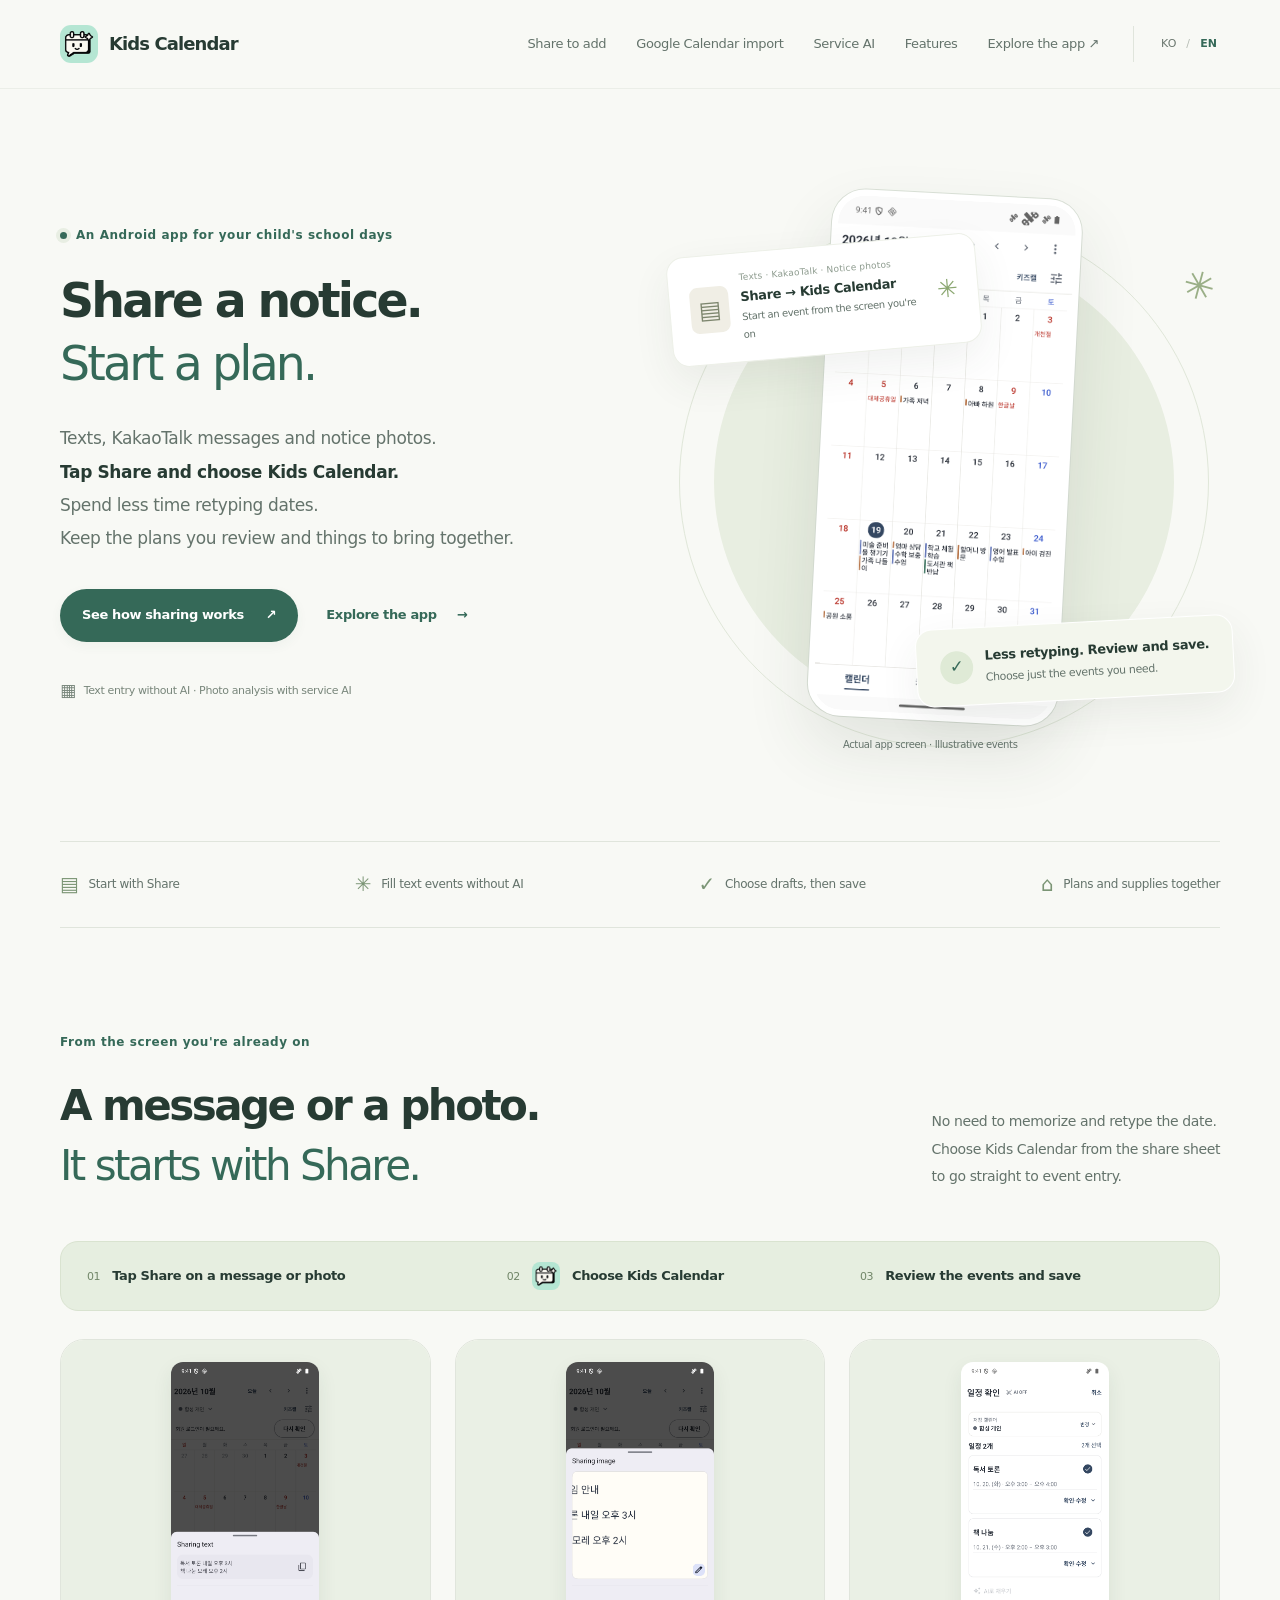
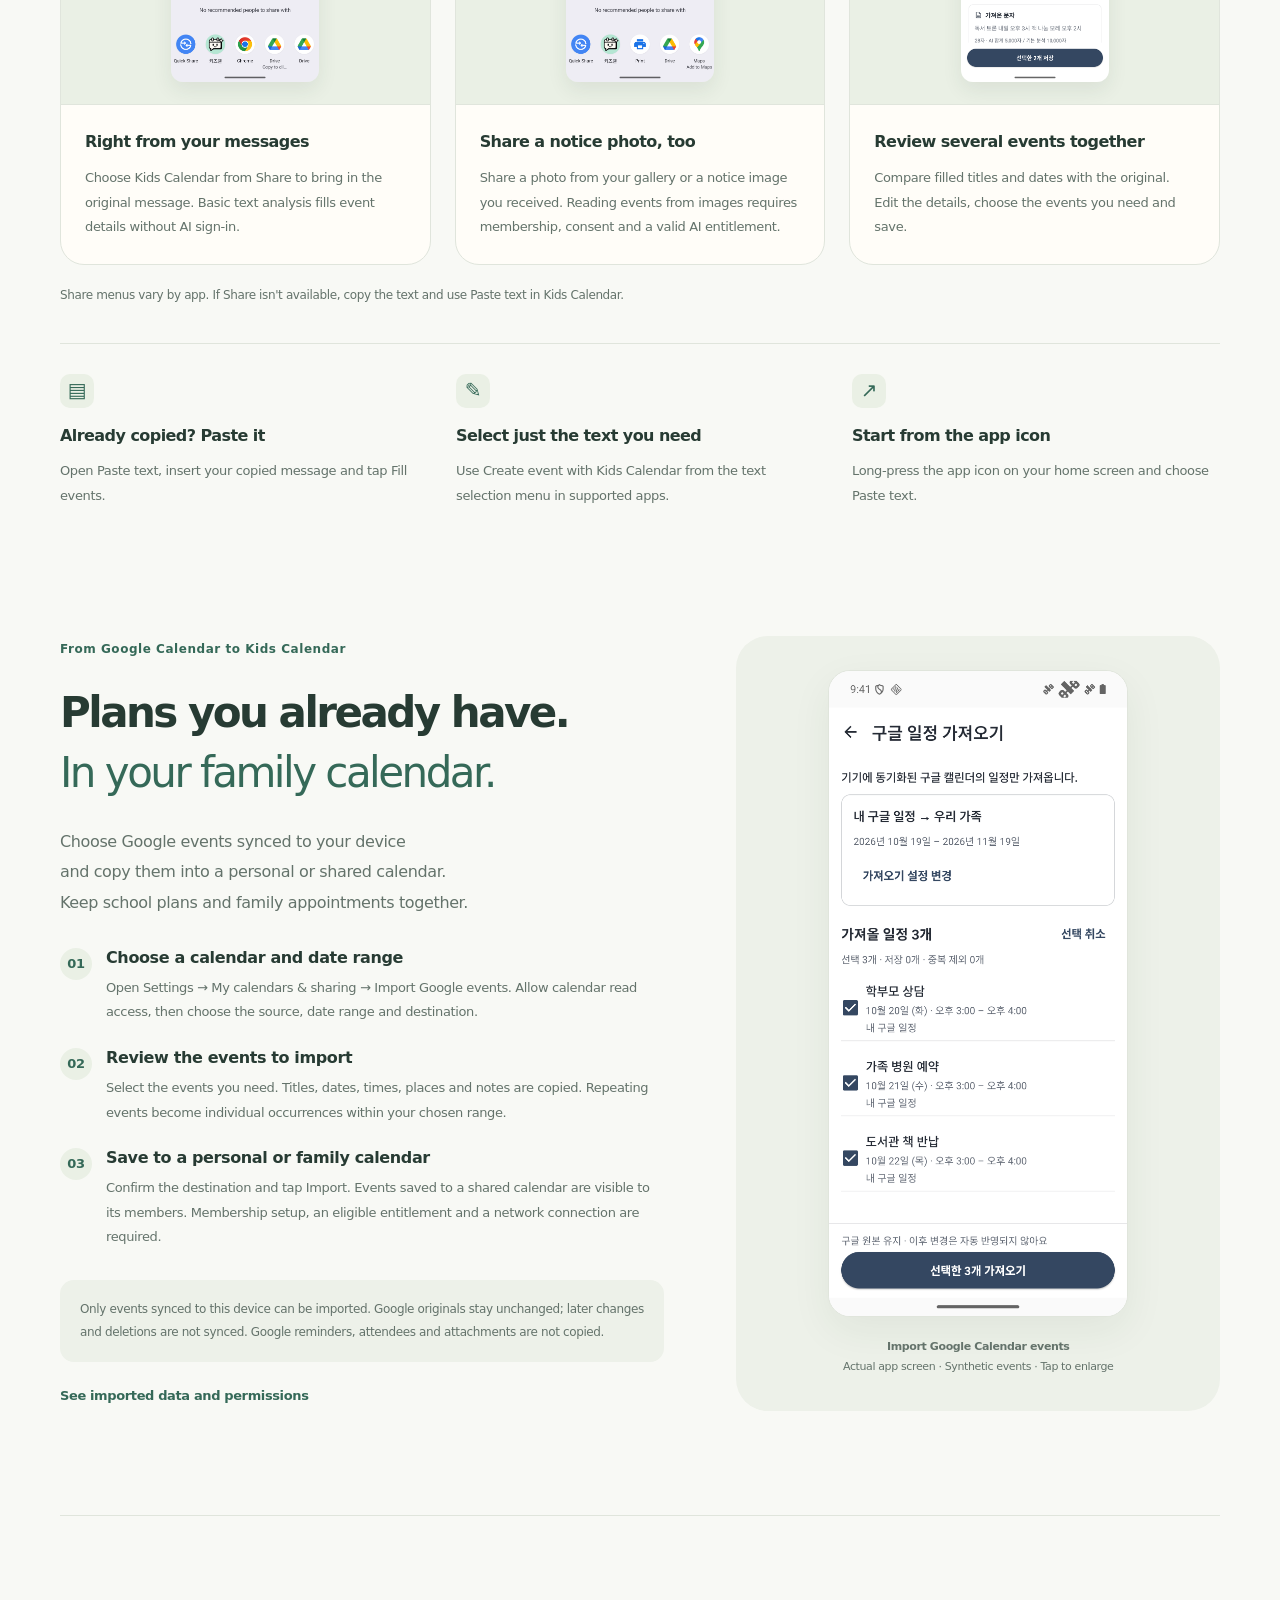
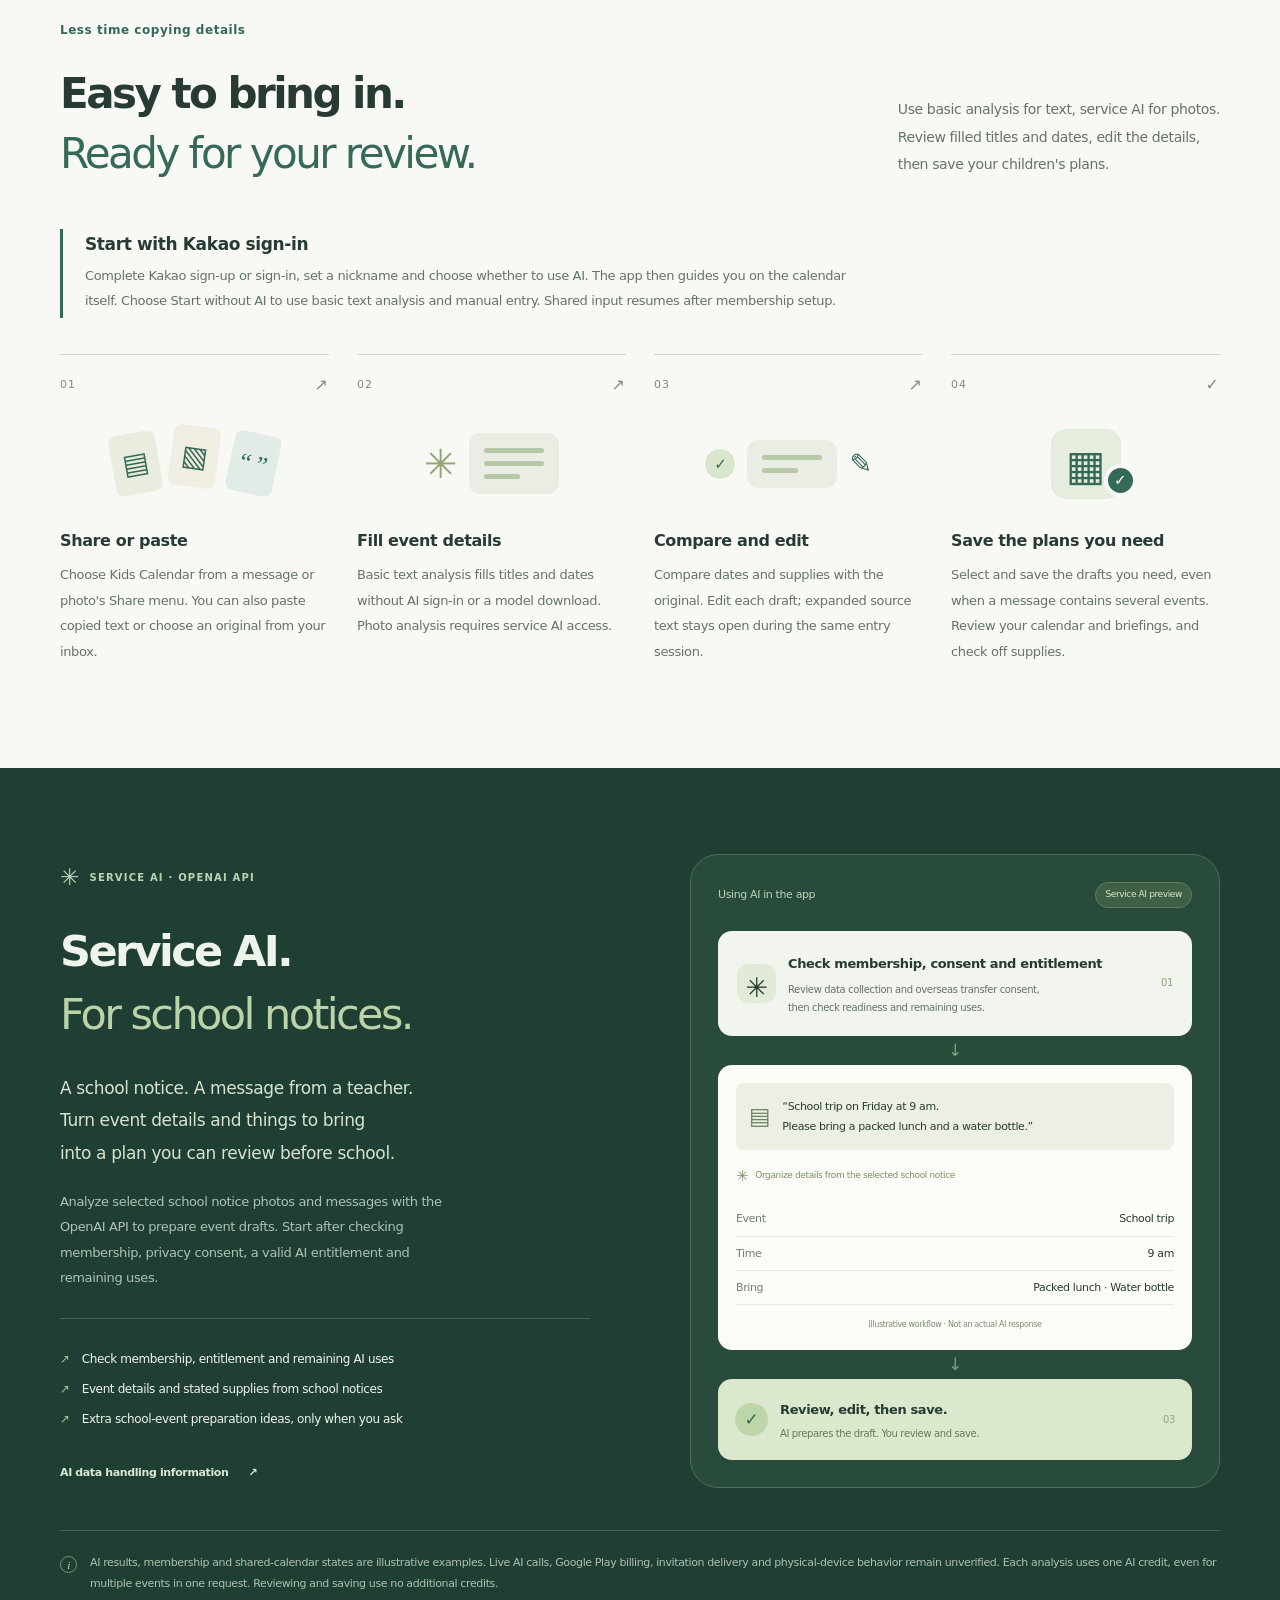
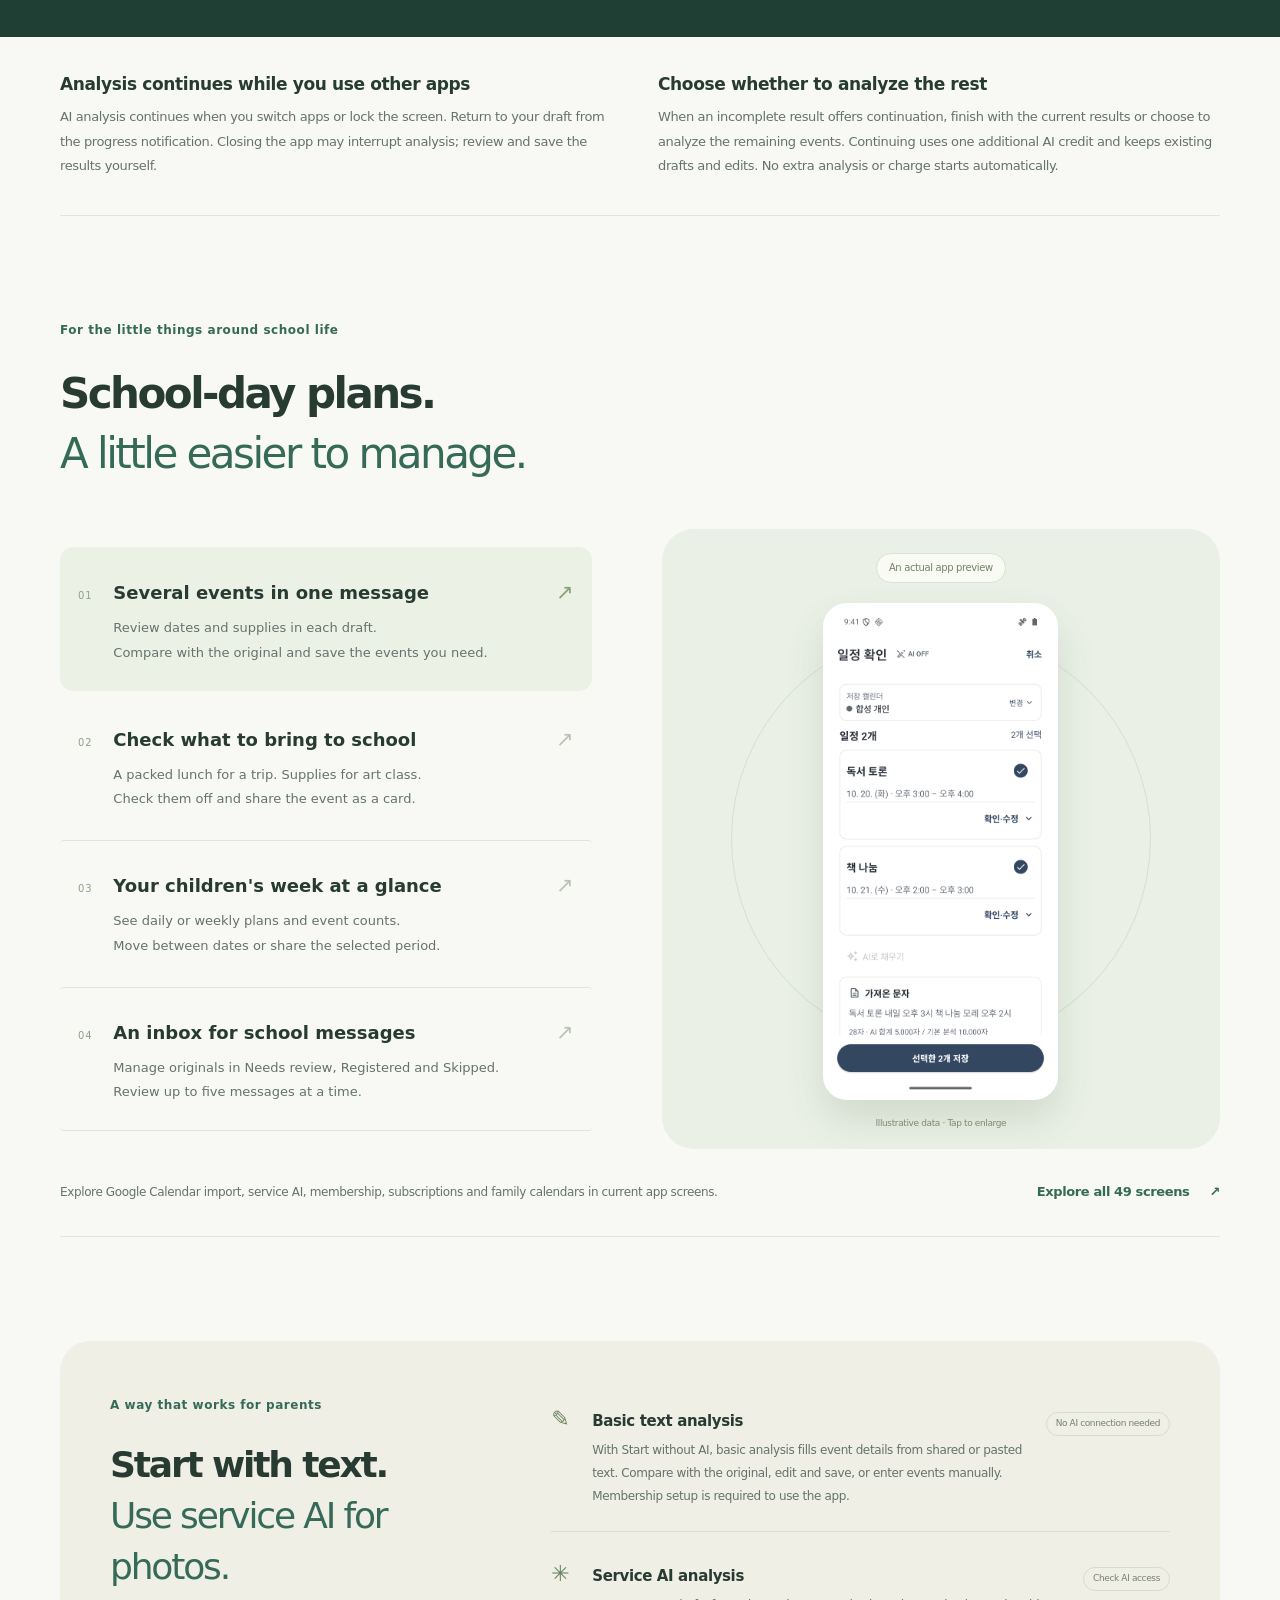
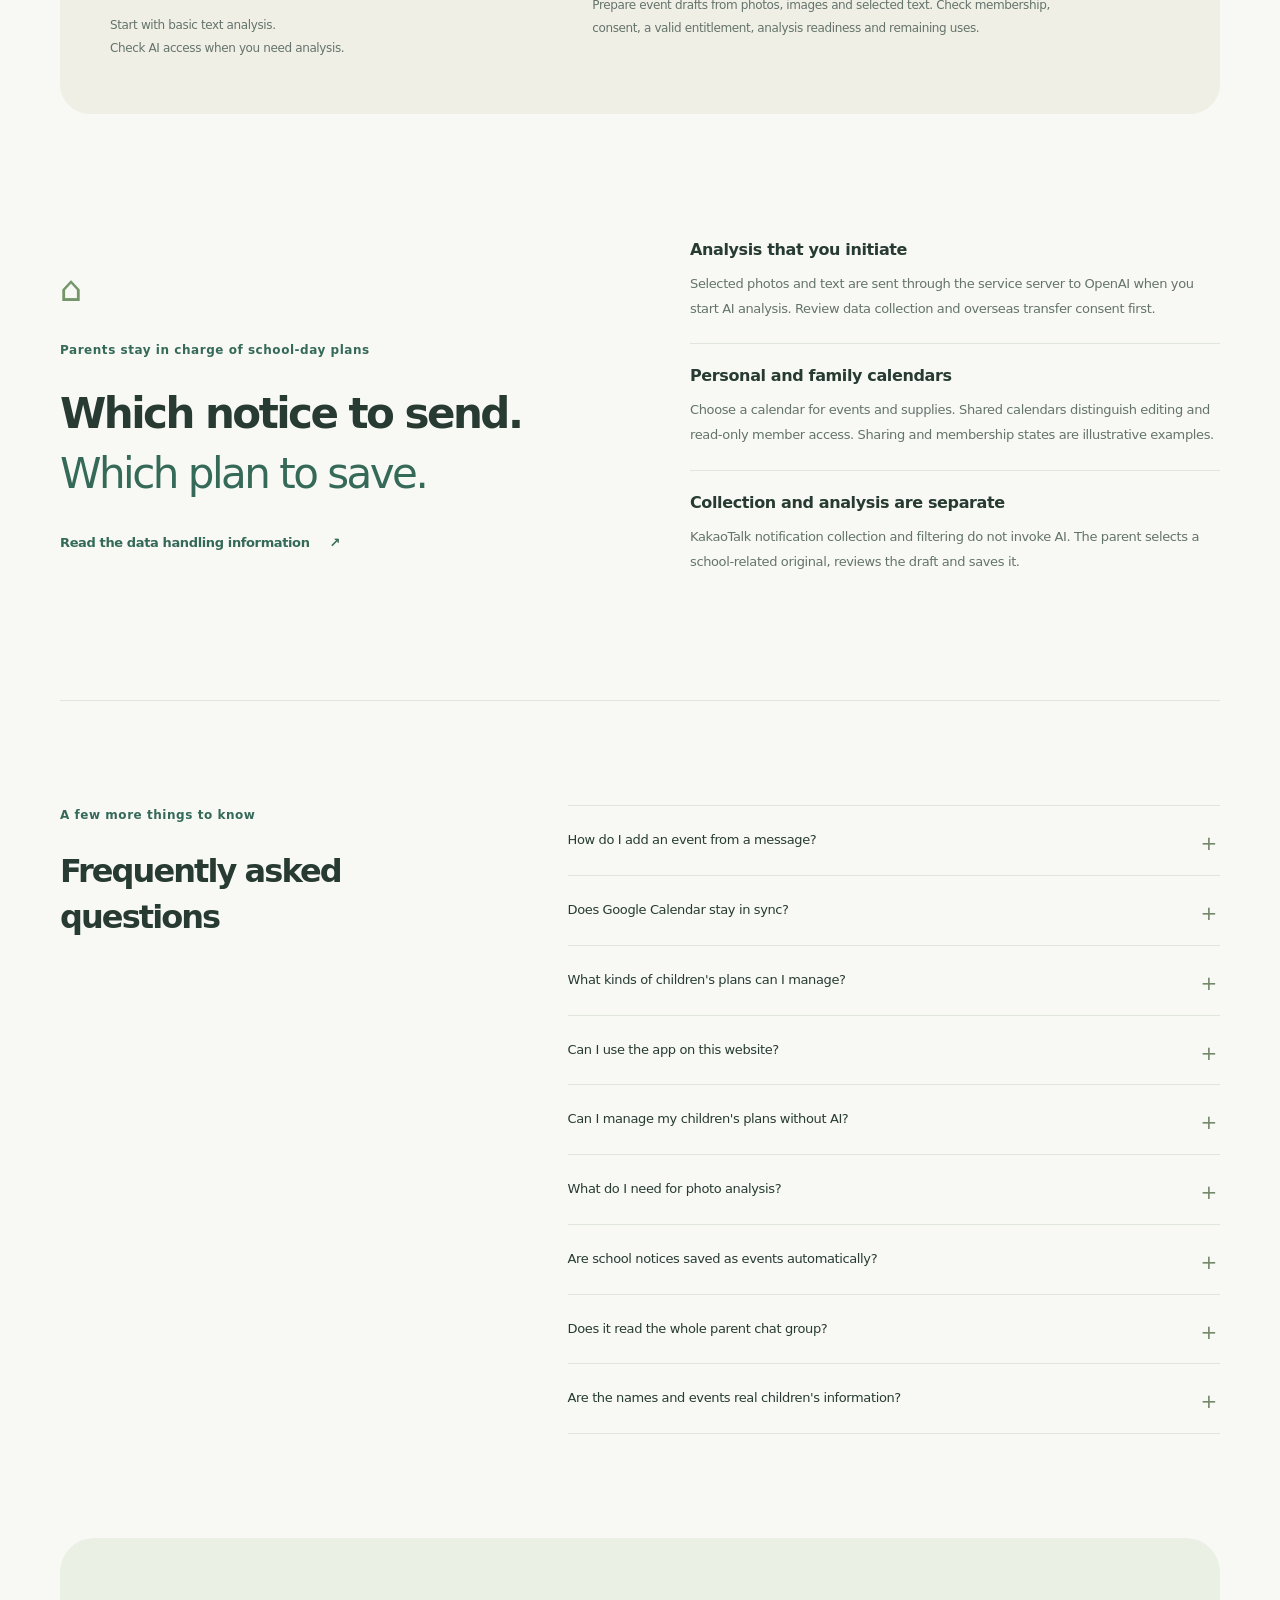
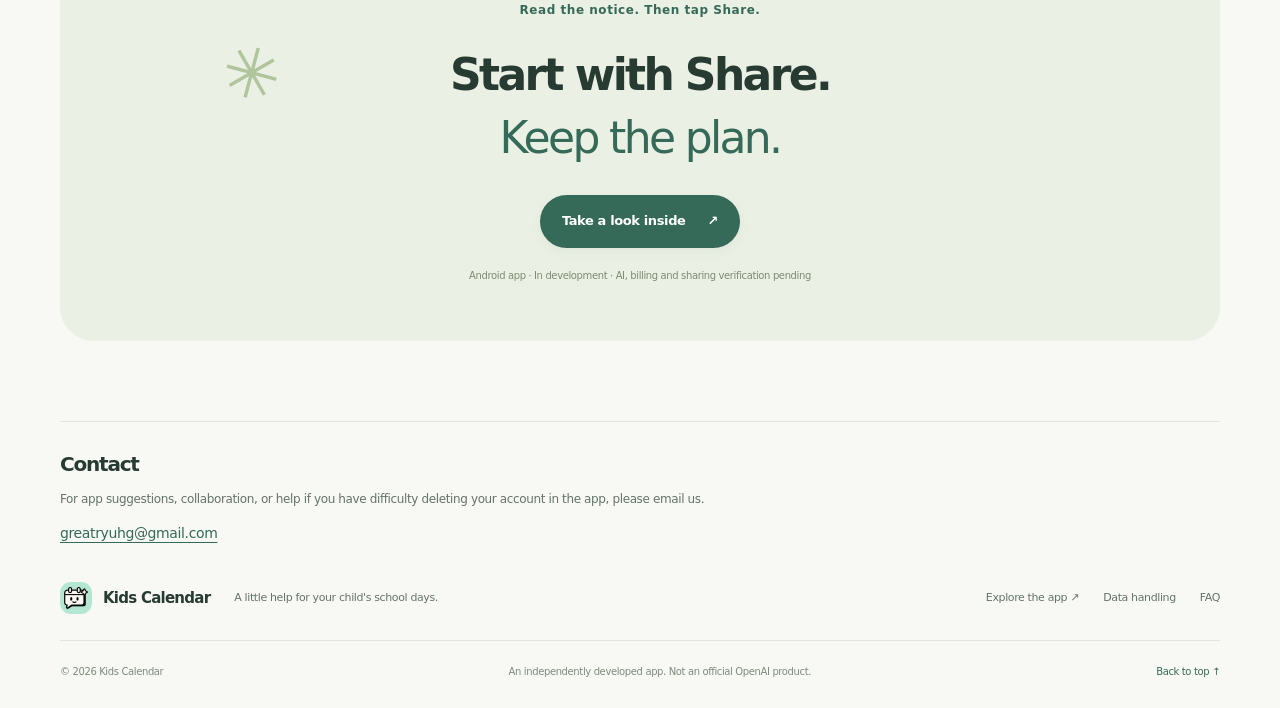
==== commit 774b2d74: "삭제" ====
--- a/index.html
+++ b/index.html
@@ -51,7 +51,6 @@
           <a class="button button-primary" href="#share"><span data-i18n="heroPrimary">공유로 등록하는 방법</span><span aria-hidden="true">↗</span></a>
           <a class="text-link" href="guide.html"><span data-i18n="heroSecondary">실제 앱 화면 보기</span><span aria-hidden="true">→</span></a>
         </div>
-        <a class="hero-update text-link" href="#google-calendar" data-i18n="heroGoogle">새 기능 · 구글에 있는 일정도 가져오세요 →</a>
         <div class="hero-footnote"><span class="small-calendar" aria-hidden="true">▦</span><span data-i18n="heroNote">문자 등록은 AI 연결 없이 · 사진 분석은 서비스 AI로</span></div>
       </div>
       <div class="hero-visual">
--- a/styles.css
+++ b/styles.css
@@ -45,7 +45,6 @@
 @media(max-width:820px){.share-route{grid-template-columns:1fr;gap:14px}.share-grid{gap:12px}.share-screen{height:280px;padding:16px}.share-card-copy{padding:16px}.share-card p,.quick-entry-grid p{font-size:12px}.share-card h3,.quick-entry-grid h3{font-size:14px}.quick-entry-grid{gap:18px}}
 @media(max-width:650px){html[lang="en"] .hero h1{font-size:clamp(33px,8.4vw,48px)}.share-section{padding-bottom:10px}.share-grid{grid-template-columns:1fr;gap:16px}.share-card{display:grid;grid-template-columns:minmax(105px,.8fr) minmax(0,1.2fr);align-items:center;border-radius:18px}.share-screen{height:275px;padding:14px;border-bottom:0;border-right:1px solid var(--line)}.share-card-copy{padding:18px}.share-card h3{font-size:15px}.share-card p{font-size:12px;line-height:1.85}.share-note{font-size:11px}.share-route{padding:20px;gap:16px}.share-route strong{font-size:12px}.quick-entry-grid{grid-template-columns:1fr;gap:23px;padding-top:25px;margin-top:27px}.quick-entry-grid article{display:grid;grid-template-columns:34px 1fr;column-gap:14px}.quick-icon{grid-row:1/3;margin:0}.quick-entry-grid h3{font-size:15px}.quick-entry-grid p{margin-top:5px;grid-column:2;font-size:12px}}
 @media(max-width:360px){.share-card-copy{padding:13px}.share-card h3{font-size:14px}.share-screen{height:250px;padding:10px}}
-.hero-update{margin-top:24px;font-size:12px;line-height:1.7}
 .onboarding-note{border-left:3px solid var(--green);padding:4px 0 4px 22px;margin:0 0 36px;max-width:800px}.onboarding-note h3{font-size:17px}.onboarding-note p{font-size:13px;line-height:1.9;color:var(--muted);margin-top:9px}
 .google-section{display:grid;grid-template-columns:minmax(0,1.25fr) minmax(0,1fr);gap:72px;align-items:center;border-bottom:1px solid var(--line)}
 .google-lead{color:var(--muted);font-size:16px;margin-top:24px;line-height:1.9}
@@ -61,4 +60,4 @@
 .ai-updates h3{font-size:17px}.ai-updates p{font-size:13px;line-height:1.9;color:var(--muted);margin-top:10px}
 @media(min-width:821px) and (max-width:1100px){body[data-page="home"] .main-nav{gap:14px;font-size:11px}body[data-page="home"] .header-inner{gap:18px}}
 @media(max-width:820px){.google-section{gap:28px}.google-preview{padding:22px 16px}.google-section h2{font-size:32px}}
-@media(max-width:650px){.google-section{grid-template-columns:1fr;gap:30px}.google-section h2{font-size:30px}.google-lead{font-size:14px}.google-steps li{padding-left:42px}.google-steps h3{font-size:15px}.google-preview{padding:24px}.google-screen{width:min(100%,260px)}.ai-updates{grid-template-columns:1fr;gap:25px;padding-block:28px}.hero-update{font-size:11px}}
+@media(max-width:650px){.google-section{grid-template-columns:1fr;gap:30px}.google-section h2{font-size:30px}.google-lead{font-size:14px}.google-steps li{padding-left:42px}.google-steps h3{font-size:15px}.google-preview{padding:24px}.google-screen{width:min(100%,260px)}.ai-updates{grid-template-columns:1fr;gap:25px;padding-block:28px}}
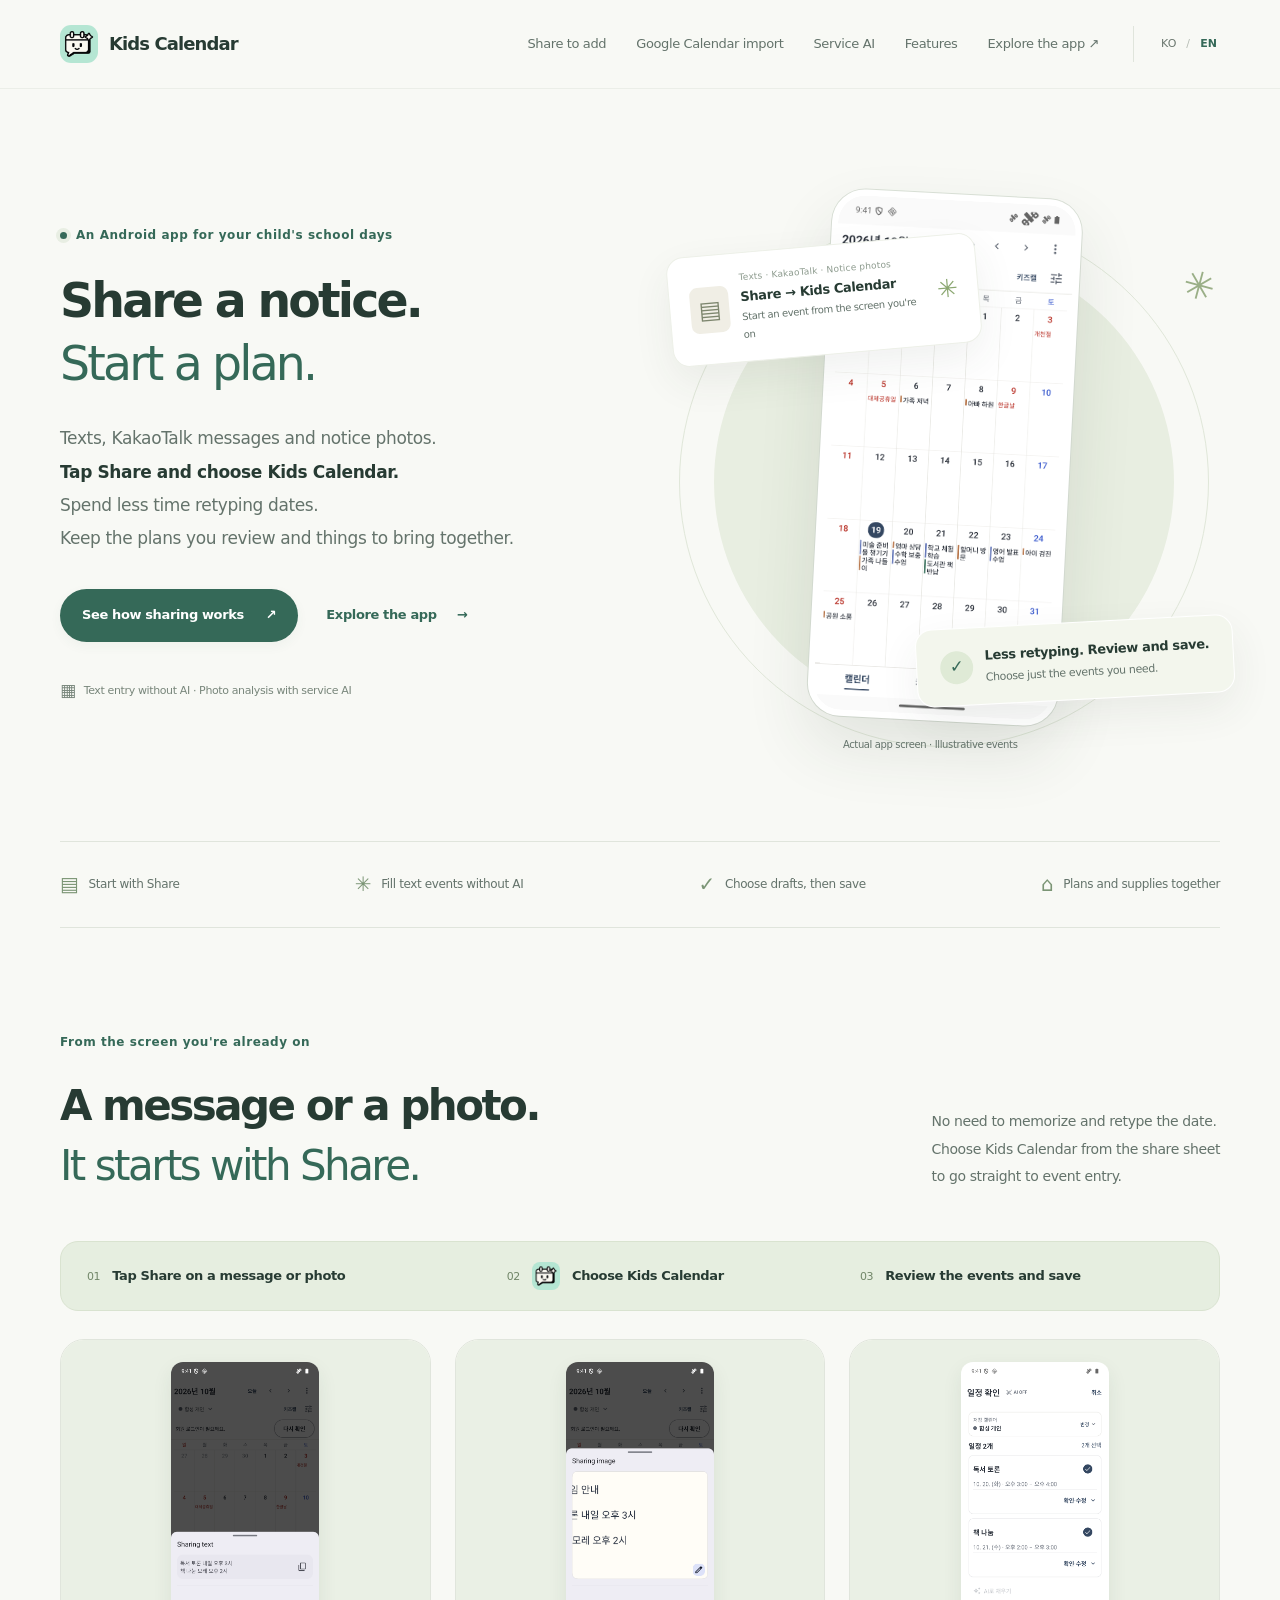
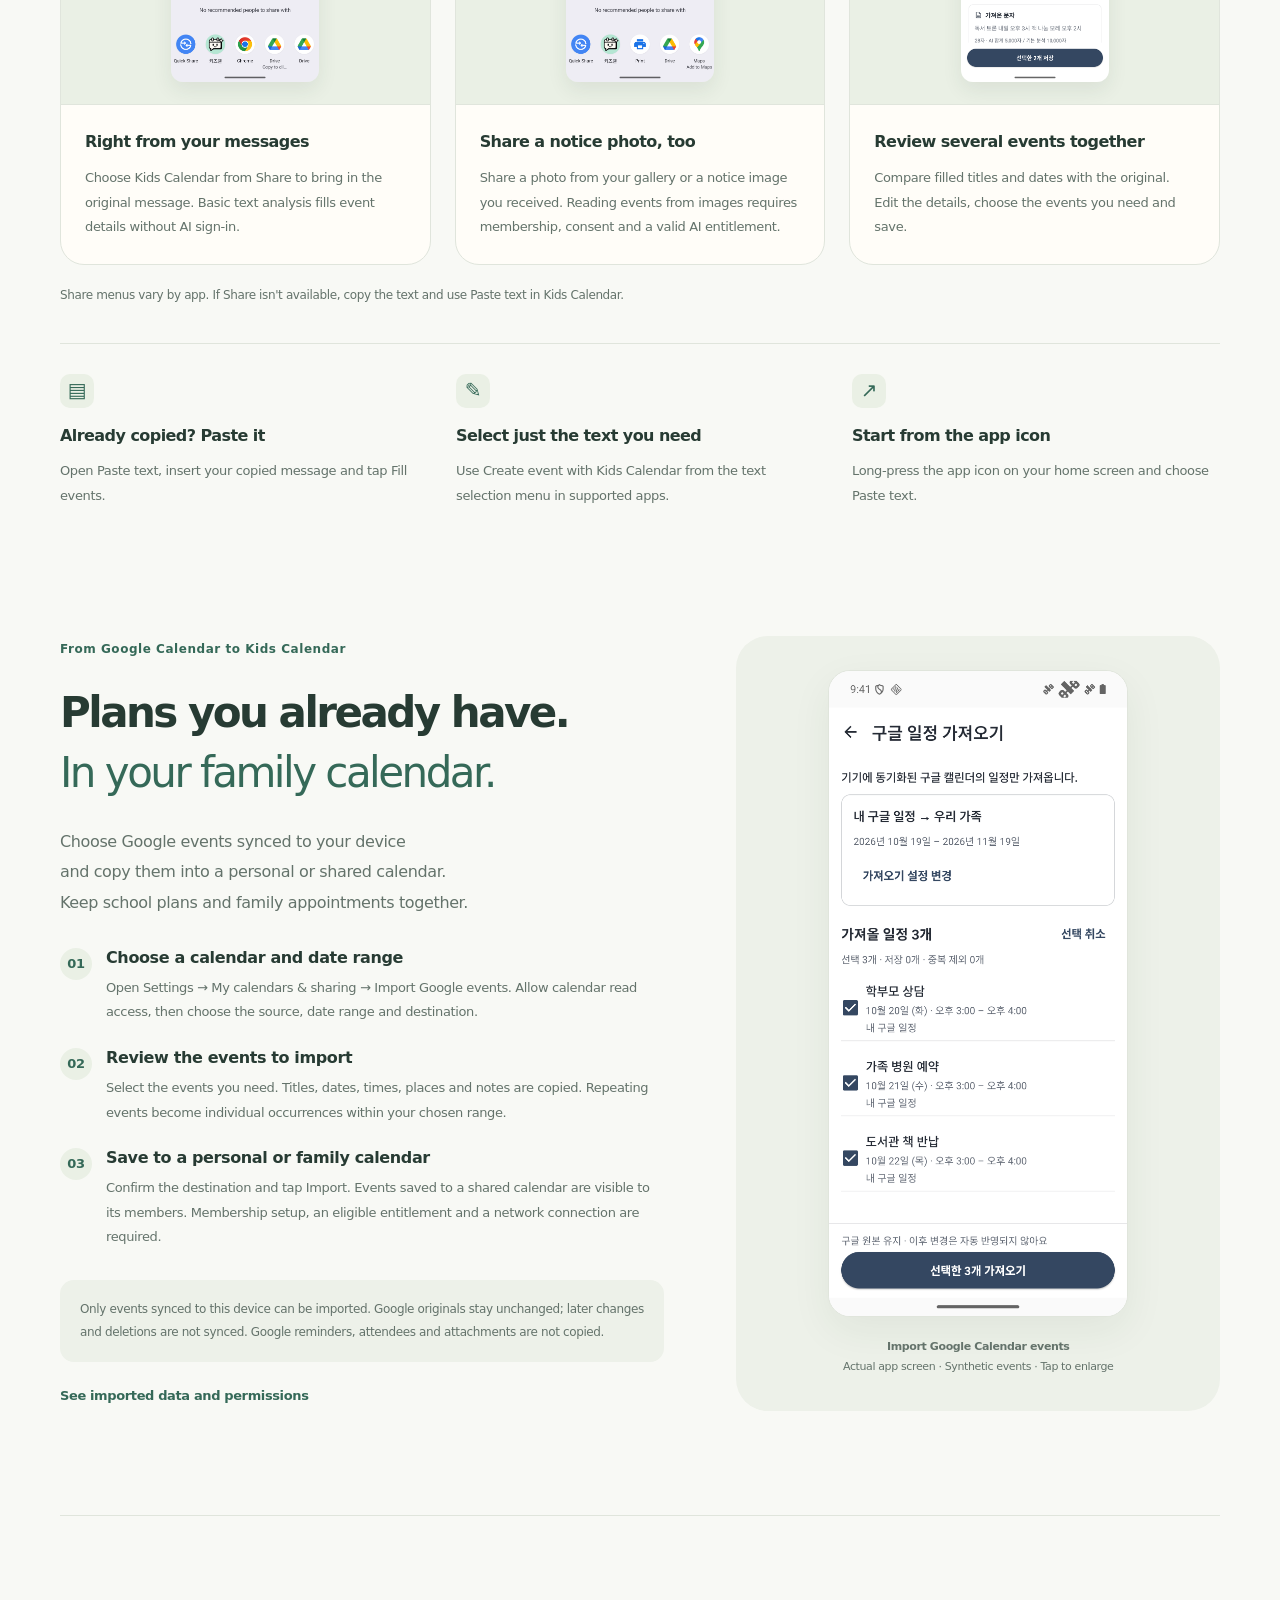
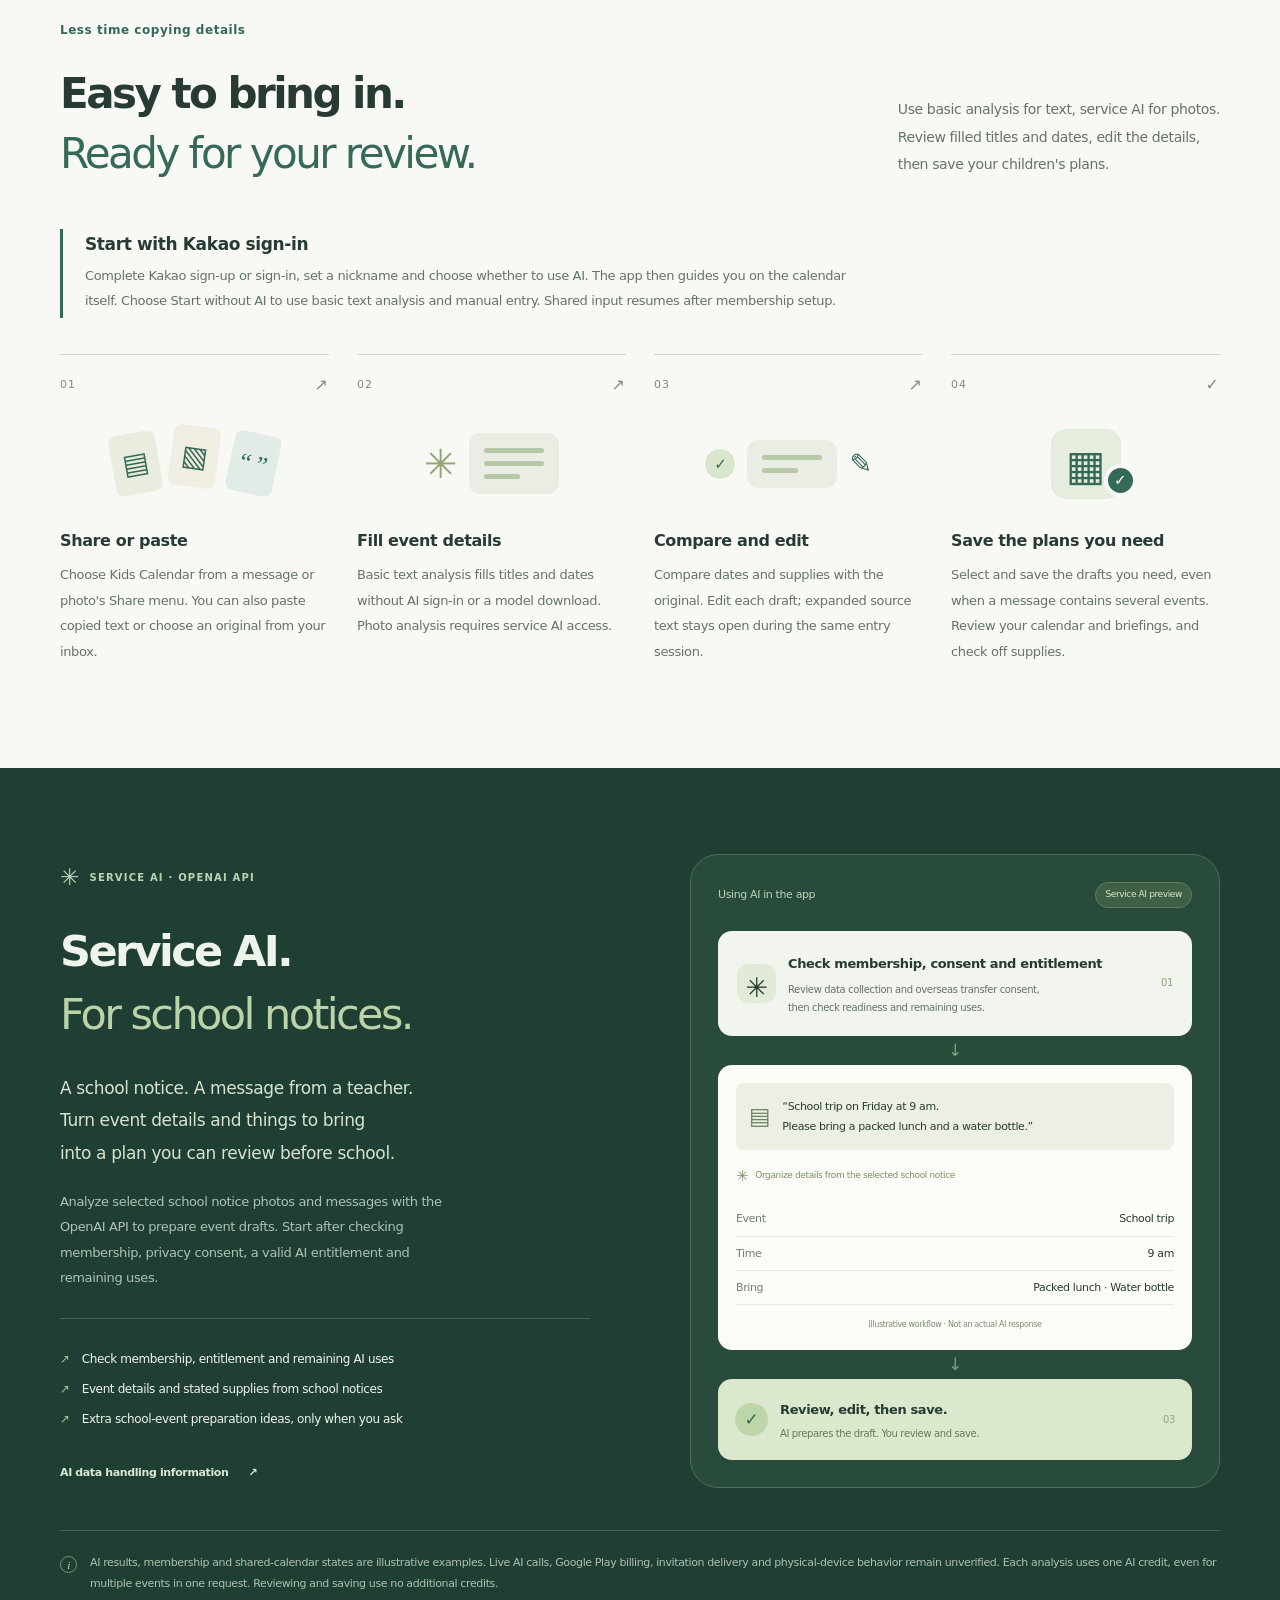
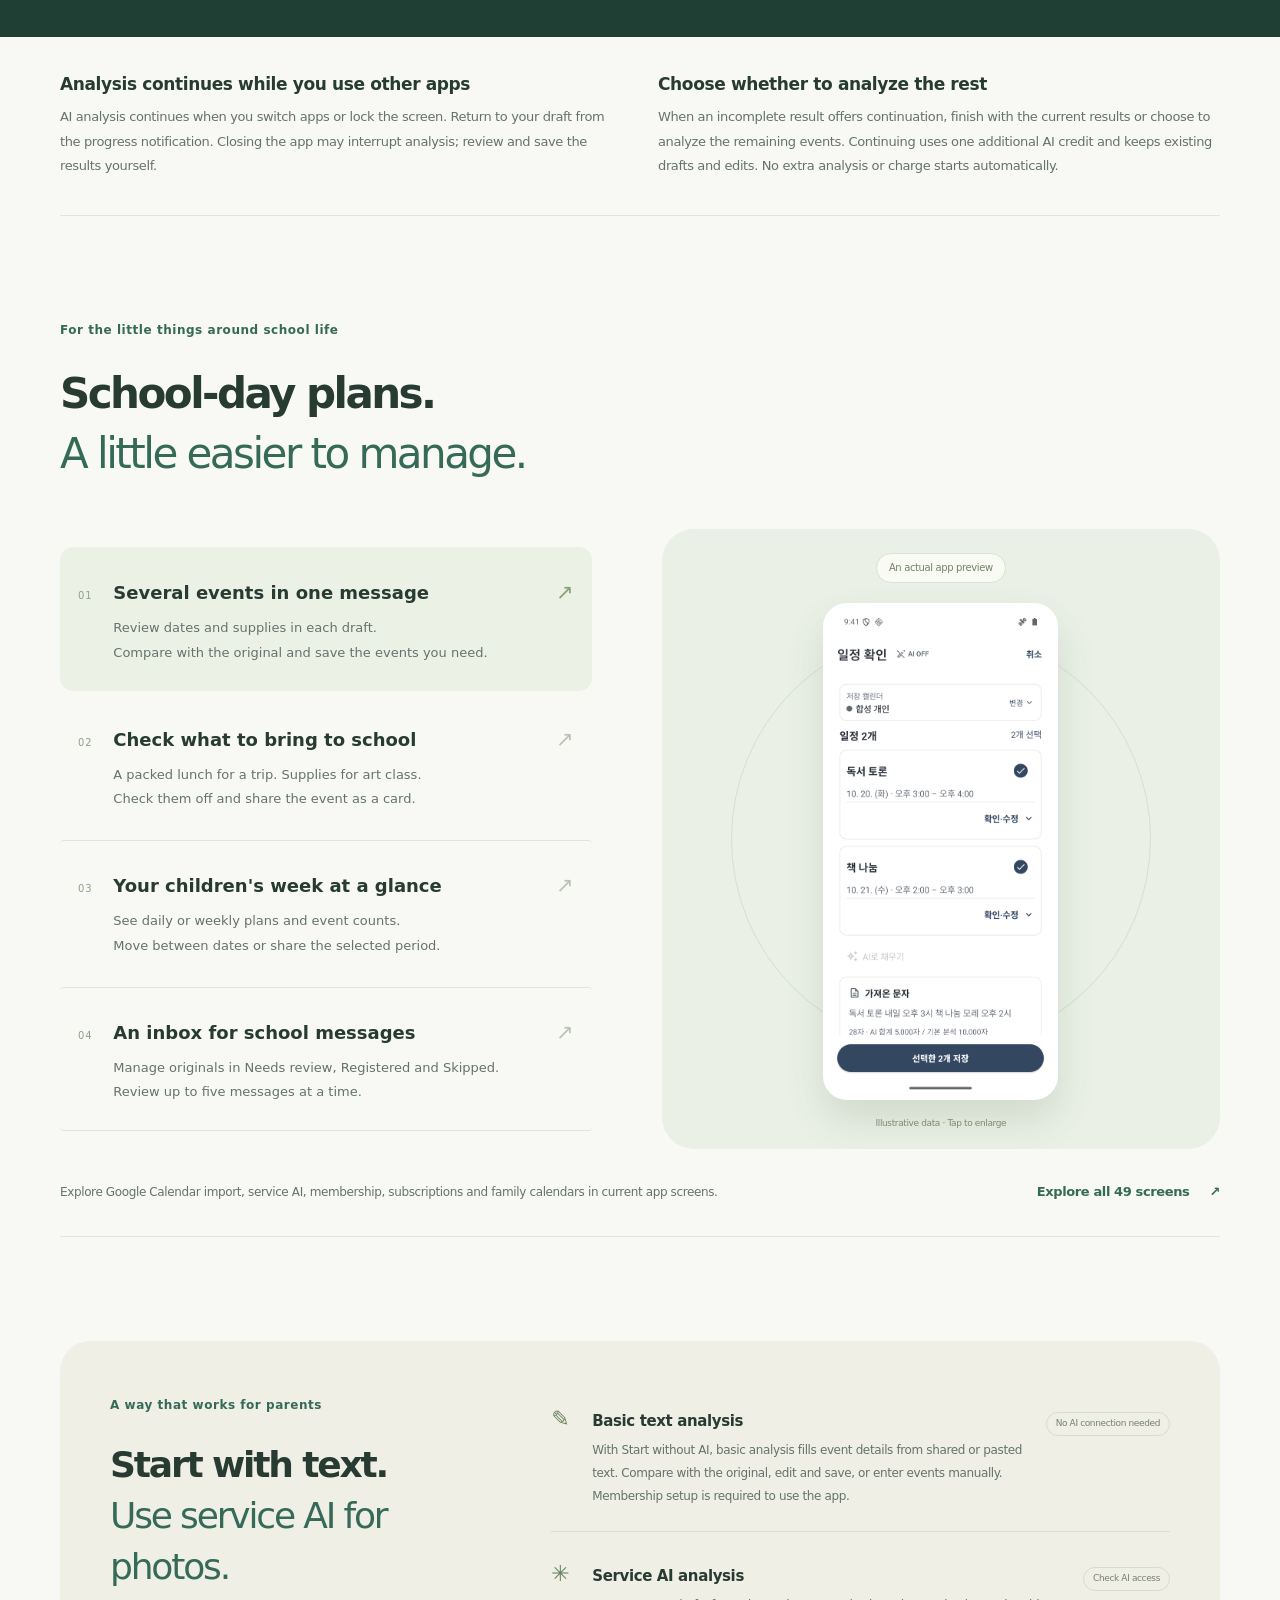
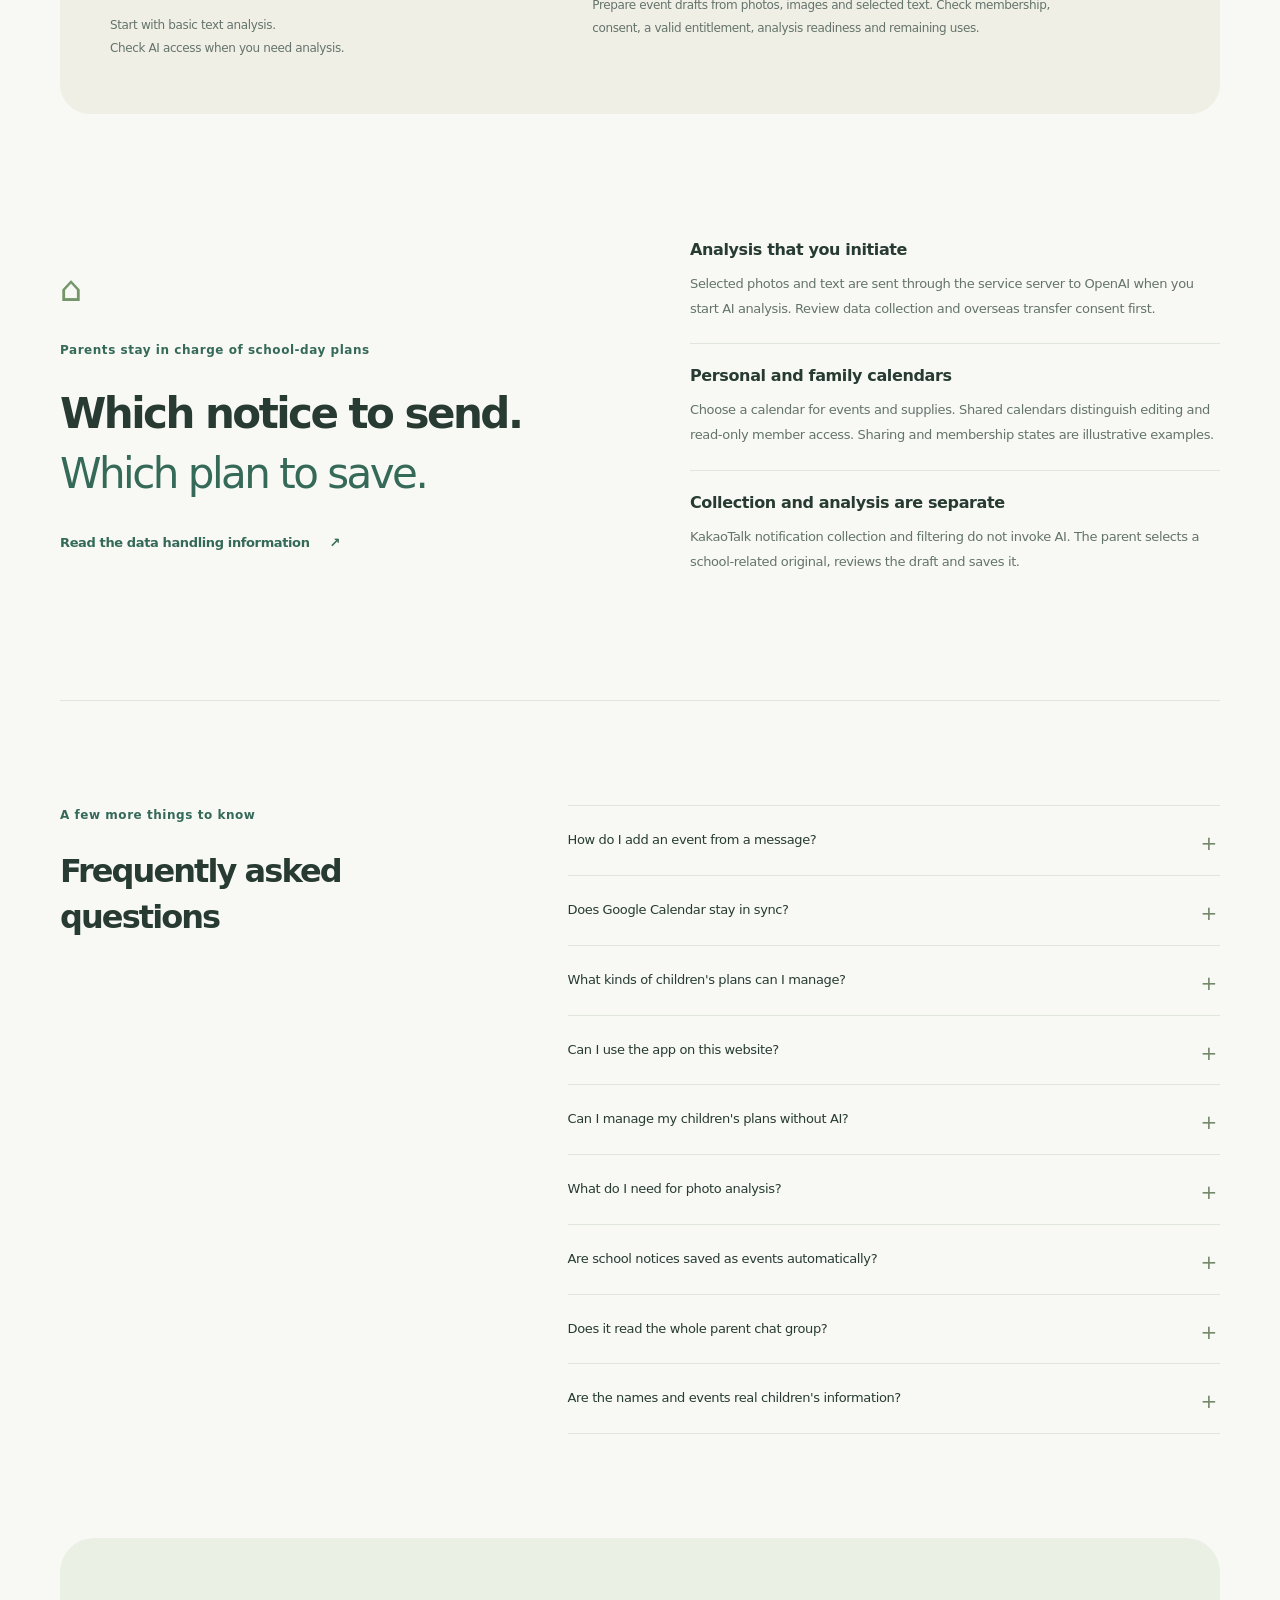
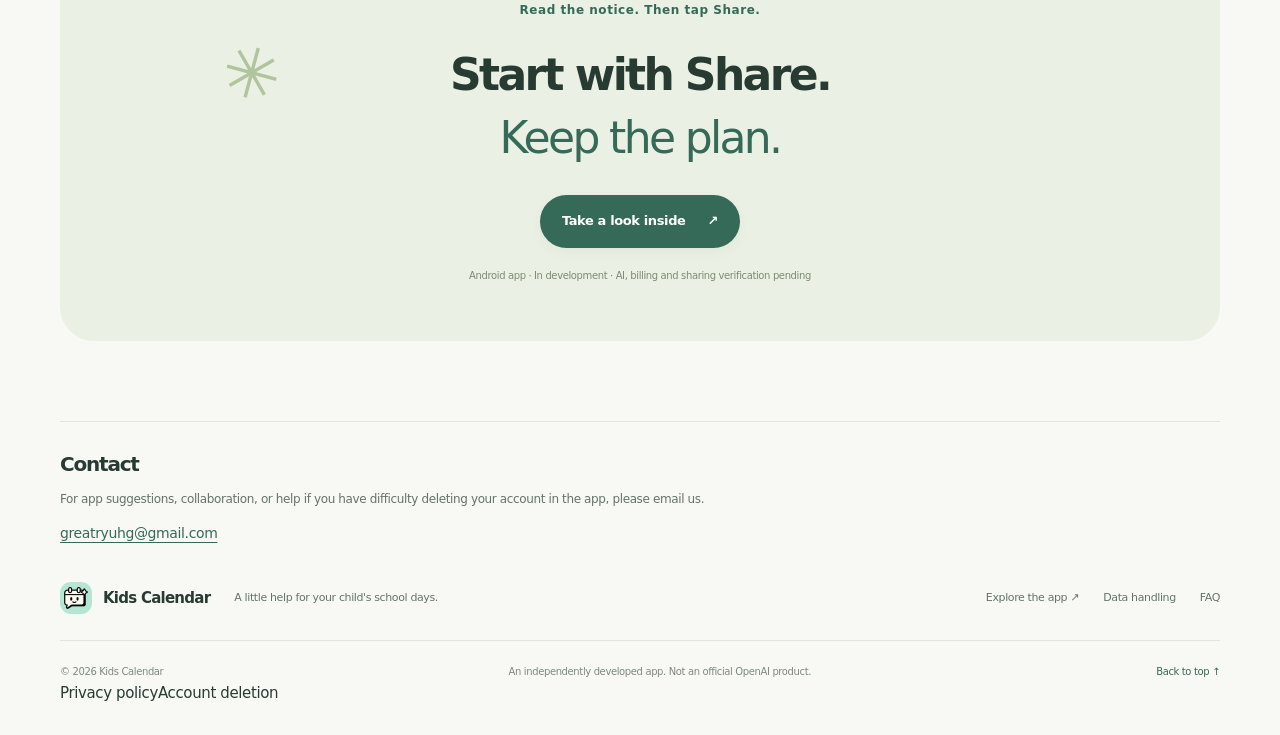
==== commit 91b1fe4e: "개인정보 처리방침" ====
--- a/index.html
+++ b/index.html
@@ -12,8 +12,8 @@
   <meta property="og:locale:alternate" content="en_US">
   <title>키즈캘 — 받은 알림을, 바로 일정으로</title>
   <link rel="icon" href="assets/favicon-32.png?v=20261013-1" type="image/png" sizes="32x32"><link rel="icon" href="assets/favicon-48.png?v=20261013-1" type="image/png" sizes="48x48"><link rel="apple-touch-icon" href="assets/apple-touch-icon.png?v=20261013-1" sizes="180x180">
-  <link rel="stylesheet" href="styles.css?v=20261019-1">
-  <script src="app.js?v=20261019-1" defer></script>
+  <link rel="stylesheet" href="styles.css?v=20261020-privacy-1">
+  <script src="app.js?v=20261020-privacy-1" defer></script>
 </head>
 <body data-page="home">
   <a class="skip-link" href="#main" data-i18n="skip">본문으로 건너뛰기</a>
@@ -220,7 +220,7 @@
   </main>
 
   <section class="contact-section container" aria-labelledby="contact-title"><h2 id="contact-title" data-i18n="contactTitle">문의</h2><p data-i18n="contactBody">앱에 대한 건의, 협업 제안, 또는 앱에서 회원 탈퇴가 어려운 경우 아래 이메일로 연락해 주세요.</p><a href="mailto:greatryuhg@gmail.com">greatryuhg@gmail.com</a></section>
-  <footer class="site-footer container"><div class="footer-top"><a class="brand" href="index.html"><img src="assets/app-icon.png" width="32" height="32" alt=""><span data-i18n="brand">키즈캘</span></a><p data-i18n="footerTagline">아이들 학교생활을 챙기는 작은 도움.</p><div class="footer-links"><a href="guide.html" data-i18n="navGuide">화면 둘러보기</a><a href="data.html" data-i18n="footerData">데이터 처리 안내</a><a href="#faq" data-i18n="footerFaq">자주 묻는 질문</a></div></div><div class="footer-bottom"><span>© 2026 <span data-i18n="brand">키즈캘</span></span><span data-i18n="footerDisclaimer">독립적으로 개발하는 앱이며 OpenAI의 공식 제품이 아닙니다.</span><a href="#main" data-i18n="backTop">맨 위로 ↑</a></div></footer>
+  <footer class="site-footer container"><div class="footer-top"><a class="brand" href="index.html"><img src="assets/app-icon.png" width="32" height="32" alt=""><span data-i18n="brand">키즈캘</span></a><p data-i18n="footerTagline">아이들 학교생활을 챙기는 작은 도움.</p><div class="footer-links"><a href="guide.html" data-i18n="navGuide">화면 둘러보기</a><a href="data.html" data-i18n="footerData">데이터 처리 안내</a><a href="#faq" data-i18n="footerFaq">자주 묻는 질문</a></div></div><div class="footer-bottom"><span>© 2026 <span data-i18n="brand">키즈캘</span></span><span data-i18n="footerDisclaimer">독립적으로 개발하는 앱이며 OpenAI의 공식 제품이 아닙니다.</span><a href="#main" data-i18n="backTop">맨 위로 ↑</a></div><a href="privacy.html" data-i18n="navPrivacy">개인정보처리방침</a><a href="delete-account.html" data-i18n="navDeletion">계정 삭제 요청</a></footer>
   <dialog id="image-dialog" class="image-dialog" aria-labelledby="dialog-title"><div class="dialog-toolbar"><h2 id="dialog-title"></h2><button type="button" class="dialog-close" aria-label="닫기" data-i18n-aria="closeLabel">×</button></div><div class="dialog-image-wrap"><img id="dialog-image" alt=""></div><div class="dialog-navigation"><span class="dialog-count" role="status" aria-live="polite"></span></div></dialog>
   <noscript><div class="noscript-note">Kids Calendar is an Android app that helps parents organize their children's school events. It turns selected school notice photos and messages into editable event drafts. Service AI requires membership, privacy consent and a valid entitlement; live AI calls remain unverified. Every event requires user review and saving. Enable JavaScript to switch languages and enlarge screenshots.</div></noscript>
 </body>
--- a/styles.css
+++ b/styles.css
@@ -61,3 +61,6 @@
 @media(min-width:821px) and (max-width:1100px){body[data-page="home"] .main-nav{gap:14px;font-size:11px}body[data-page="home"] .header-inner{gap:18px}}
 @media(max-width:820px){.google-section{gap:28px}.google-preview{padding:22px 16px}.google-section h2{font-size:32px}}
 @media(max-width:650px){.google-section{grid-template-columns:1fr;gap:30px}.google-section h2{font-size:30px}.google-lead{font-size:14px}.google-steps li{padding-left:42px}.google-steps h3{font-size:15px}.google-preview{padding:24px}.google-screen{width:min(100%,260px)}.ai-updates{grid-template-columns:1fr;gap:25px;padding-block:28px}}
+
+/* Privacy documents: comfortable reading on phones. */
+body[data-page=privacy] .document-content,body[data-page=deletion] .document-content{overflow-wrap:anywhere}body[data-page=privacy] .document-content p,body[data-page=privacy] .document-content li,body[data-page=deletion] .document-content p,body[data-page=deletion] .document-content li{font-size:16px;line-height:1.85}body[data-page=privacy] .document-content h2,body[data-page=deletion] .document-content h2{font-size:22px;line-height:1.5}body[data-page=privacy] .document-callout,body[data-page=deletion] .document-callout{font-size:14px;line-height:1.7}@media(max-width:720px){body[data-page=privacy] .document-header h1,body[data-page=deletion] .document-header h1{font-size:clamp(32px,8vw,48px);line-height:1.3}}
